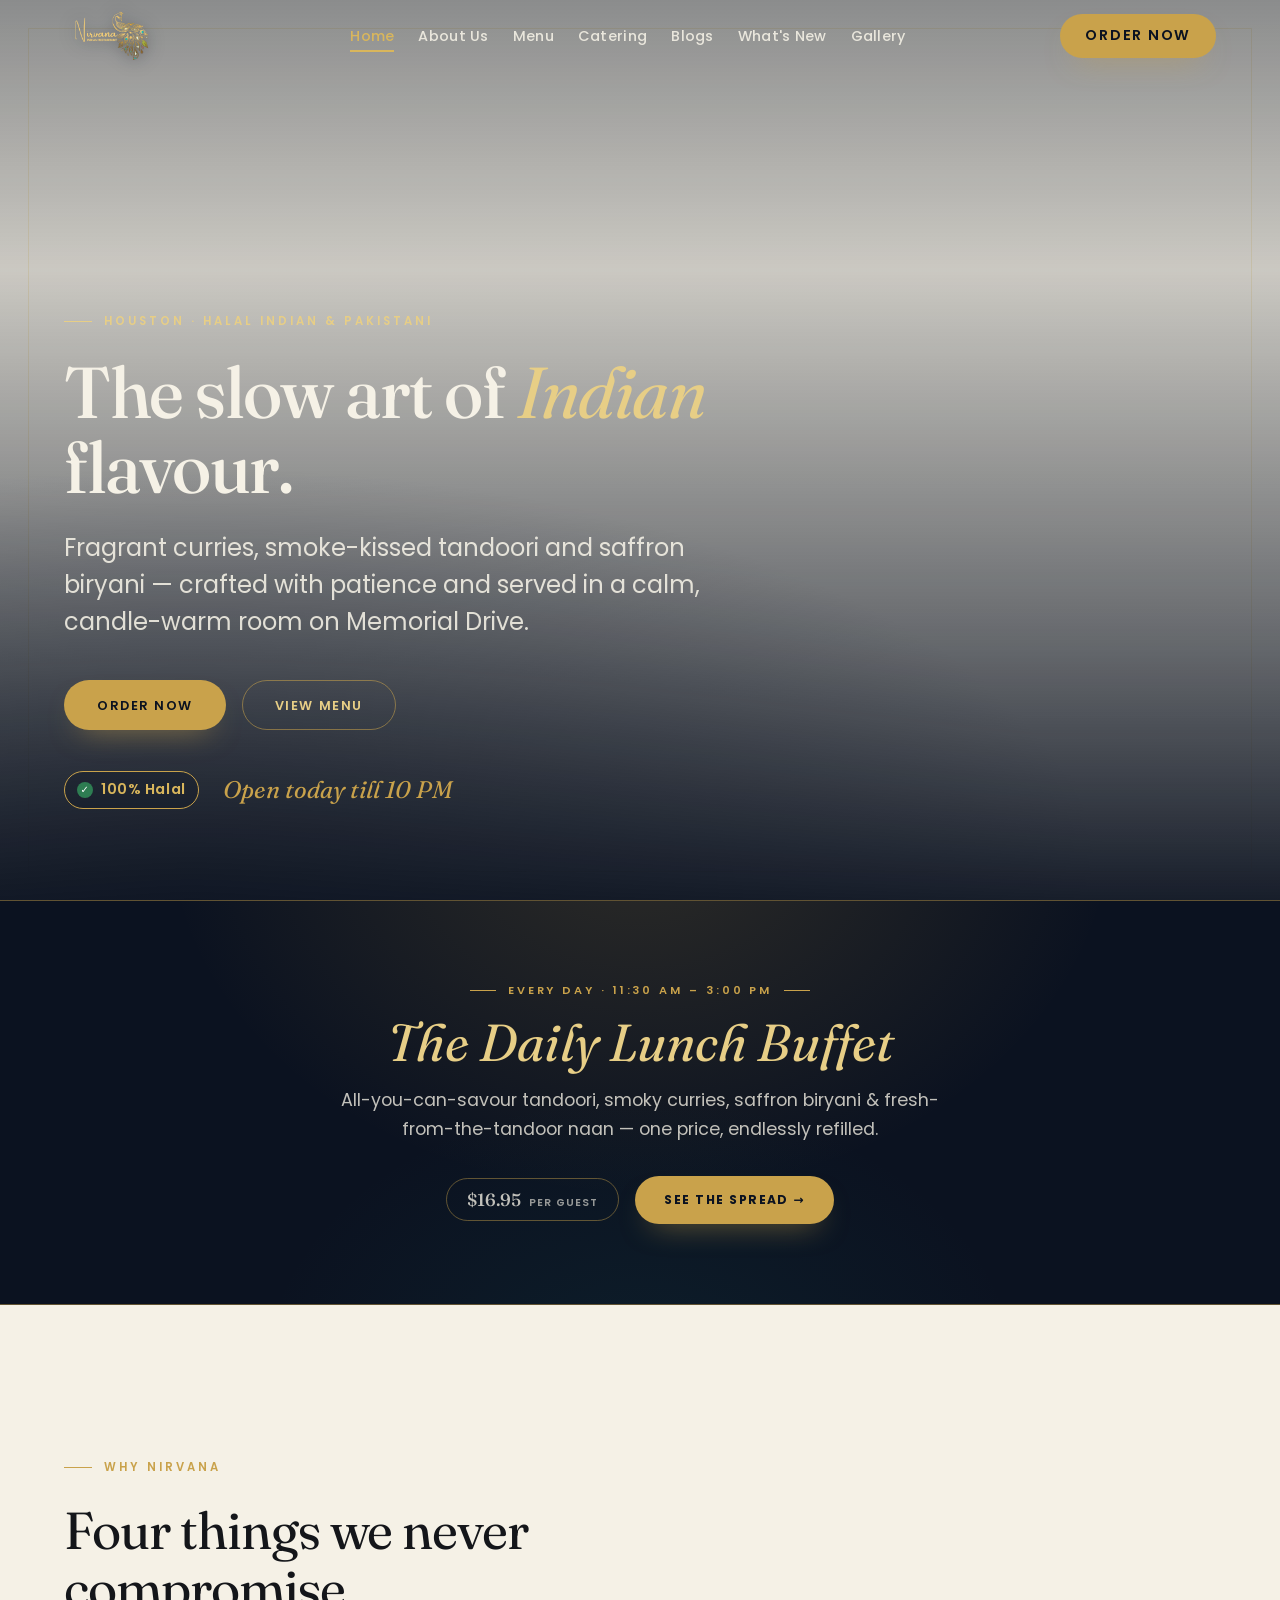
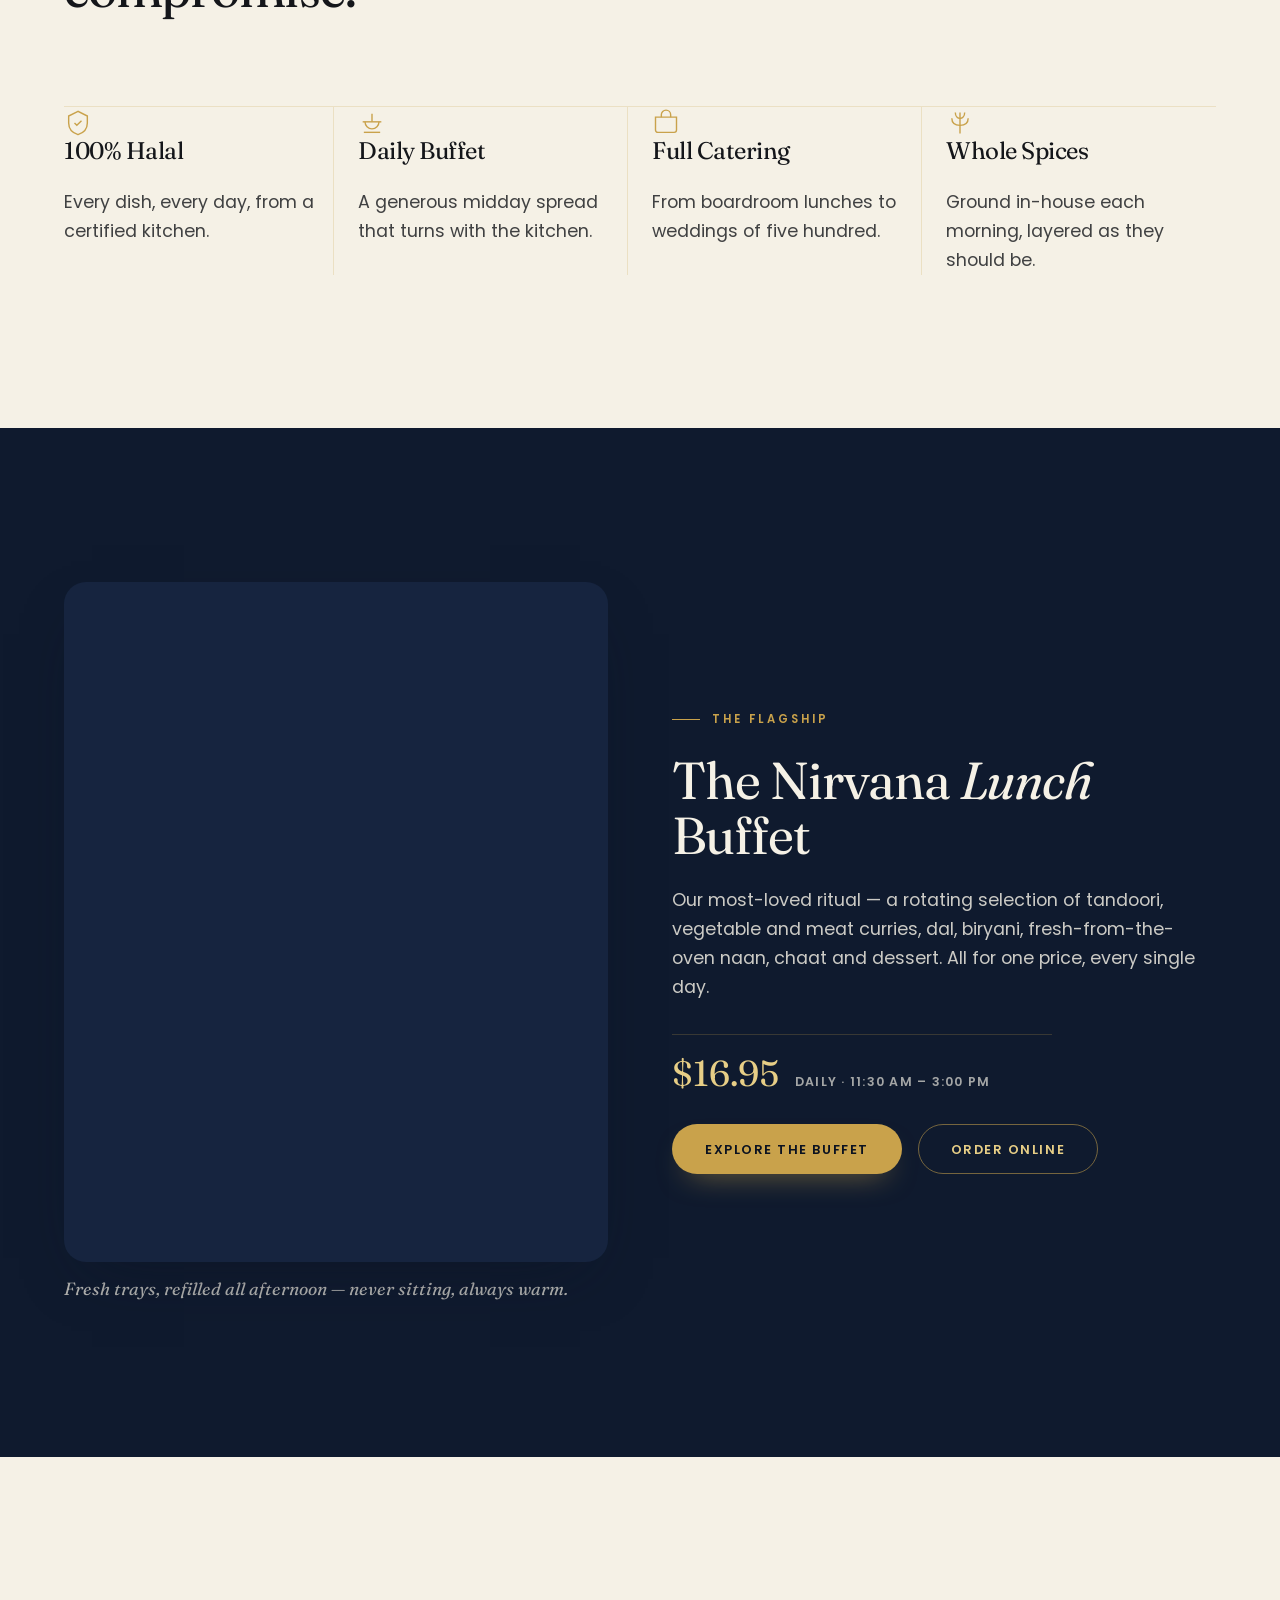
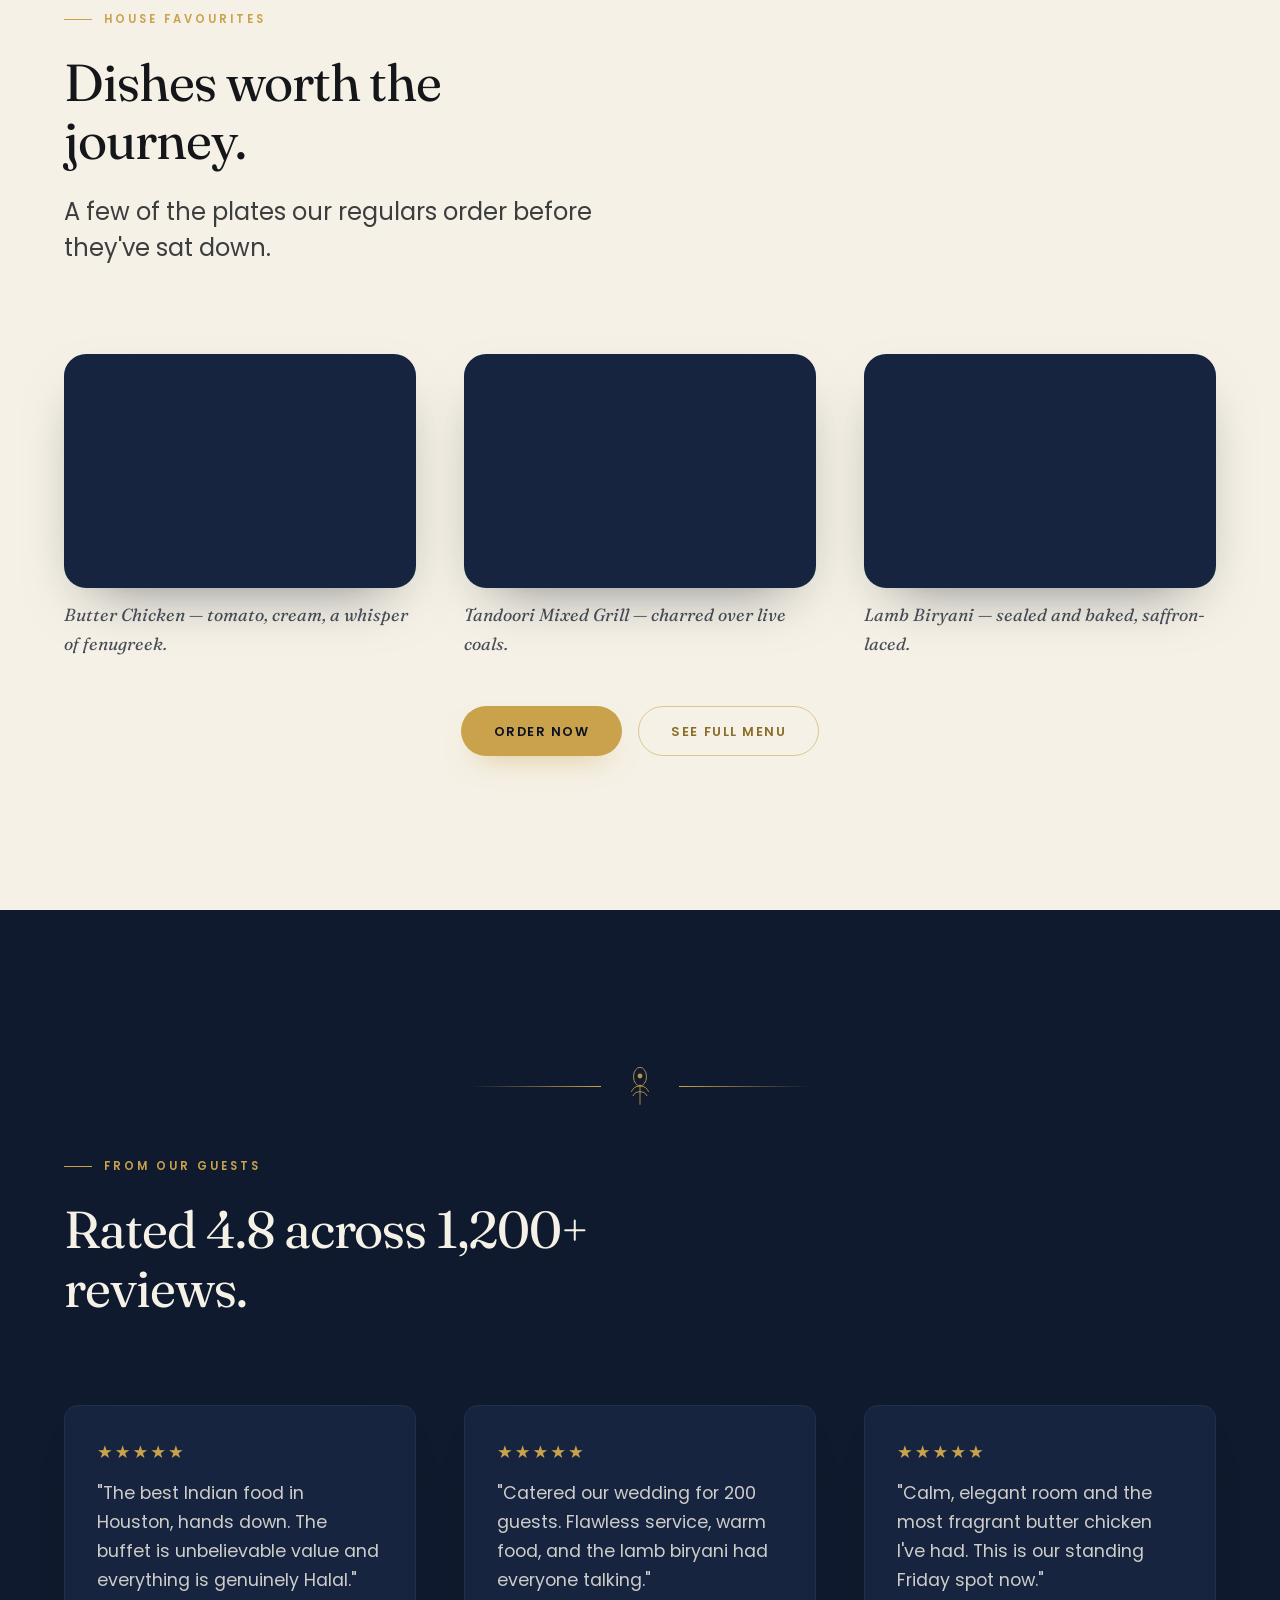
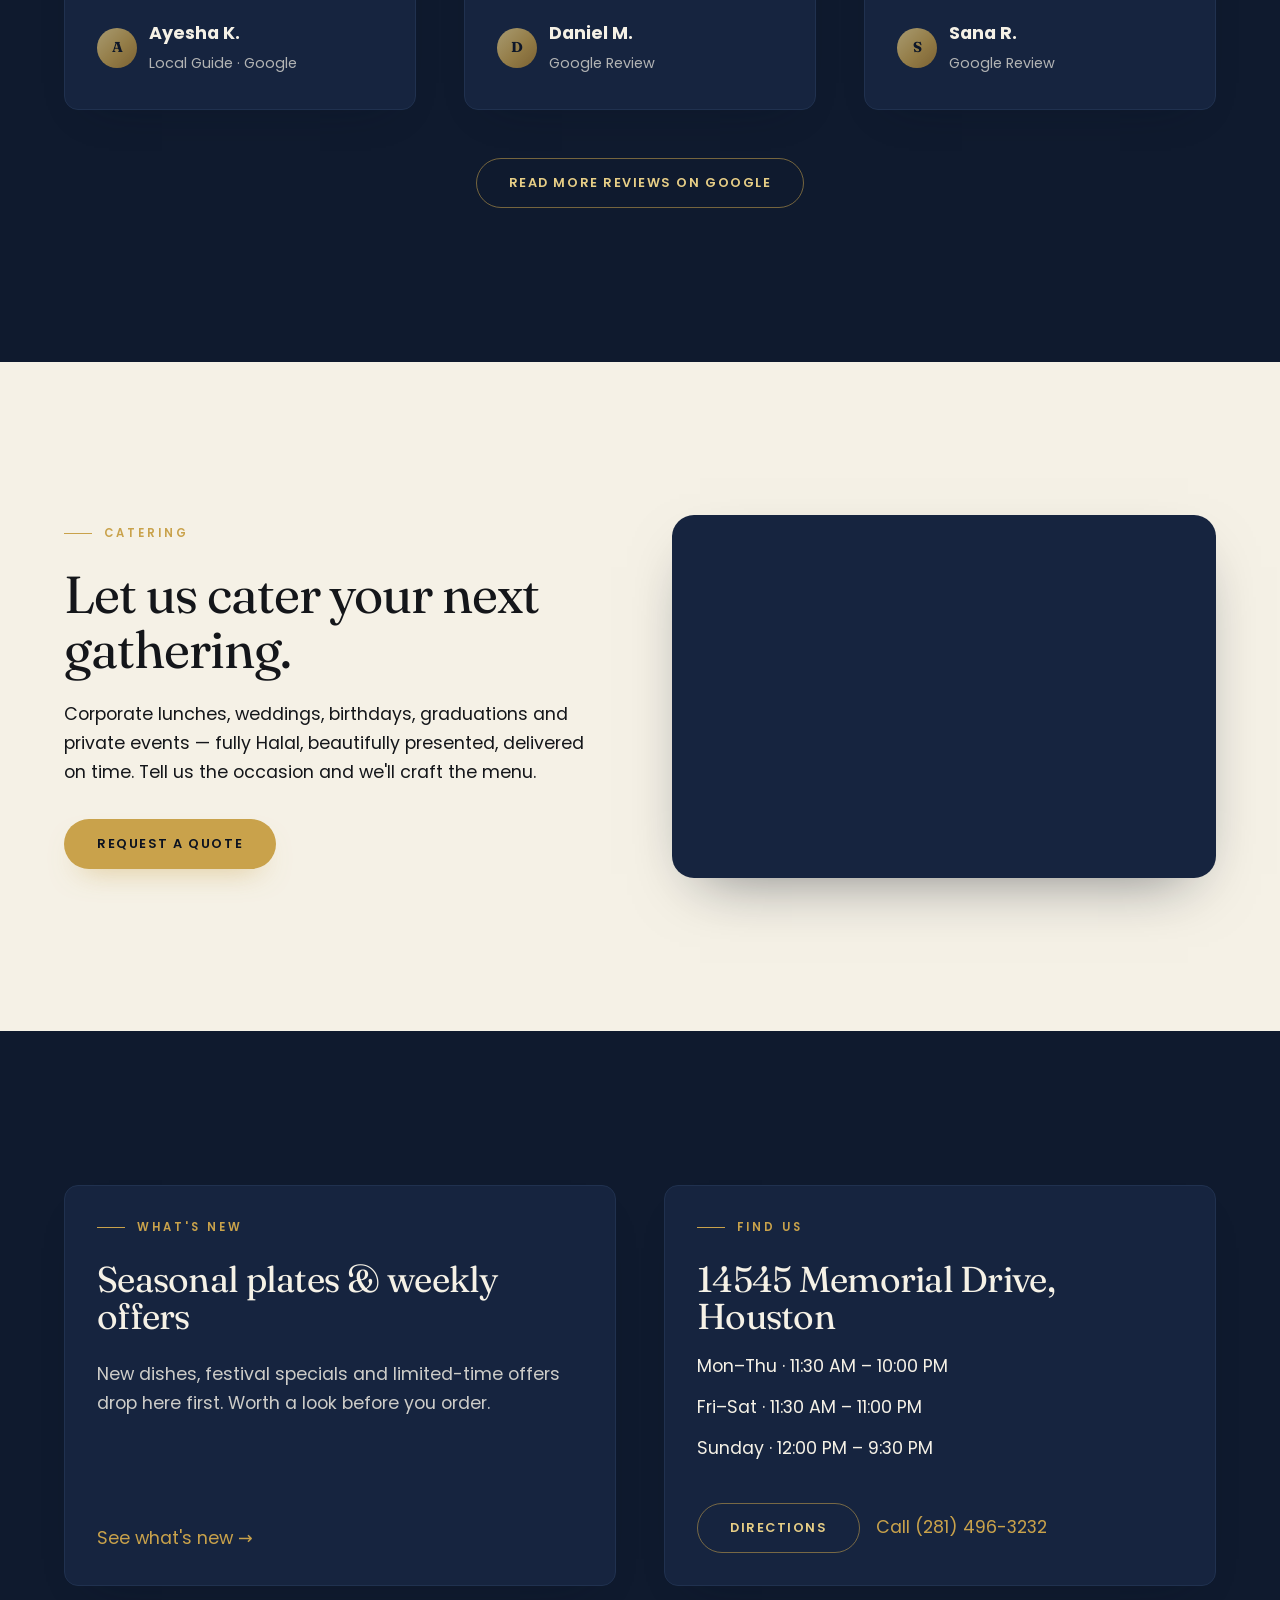
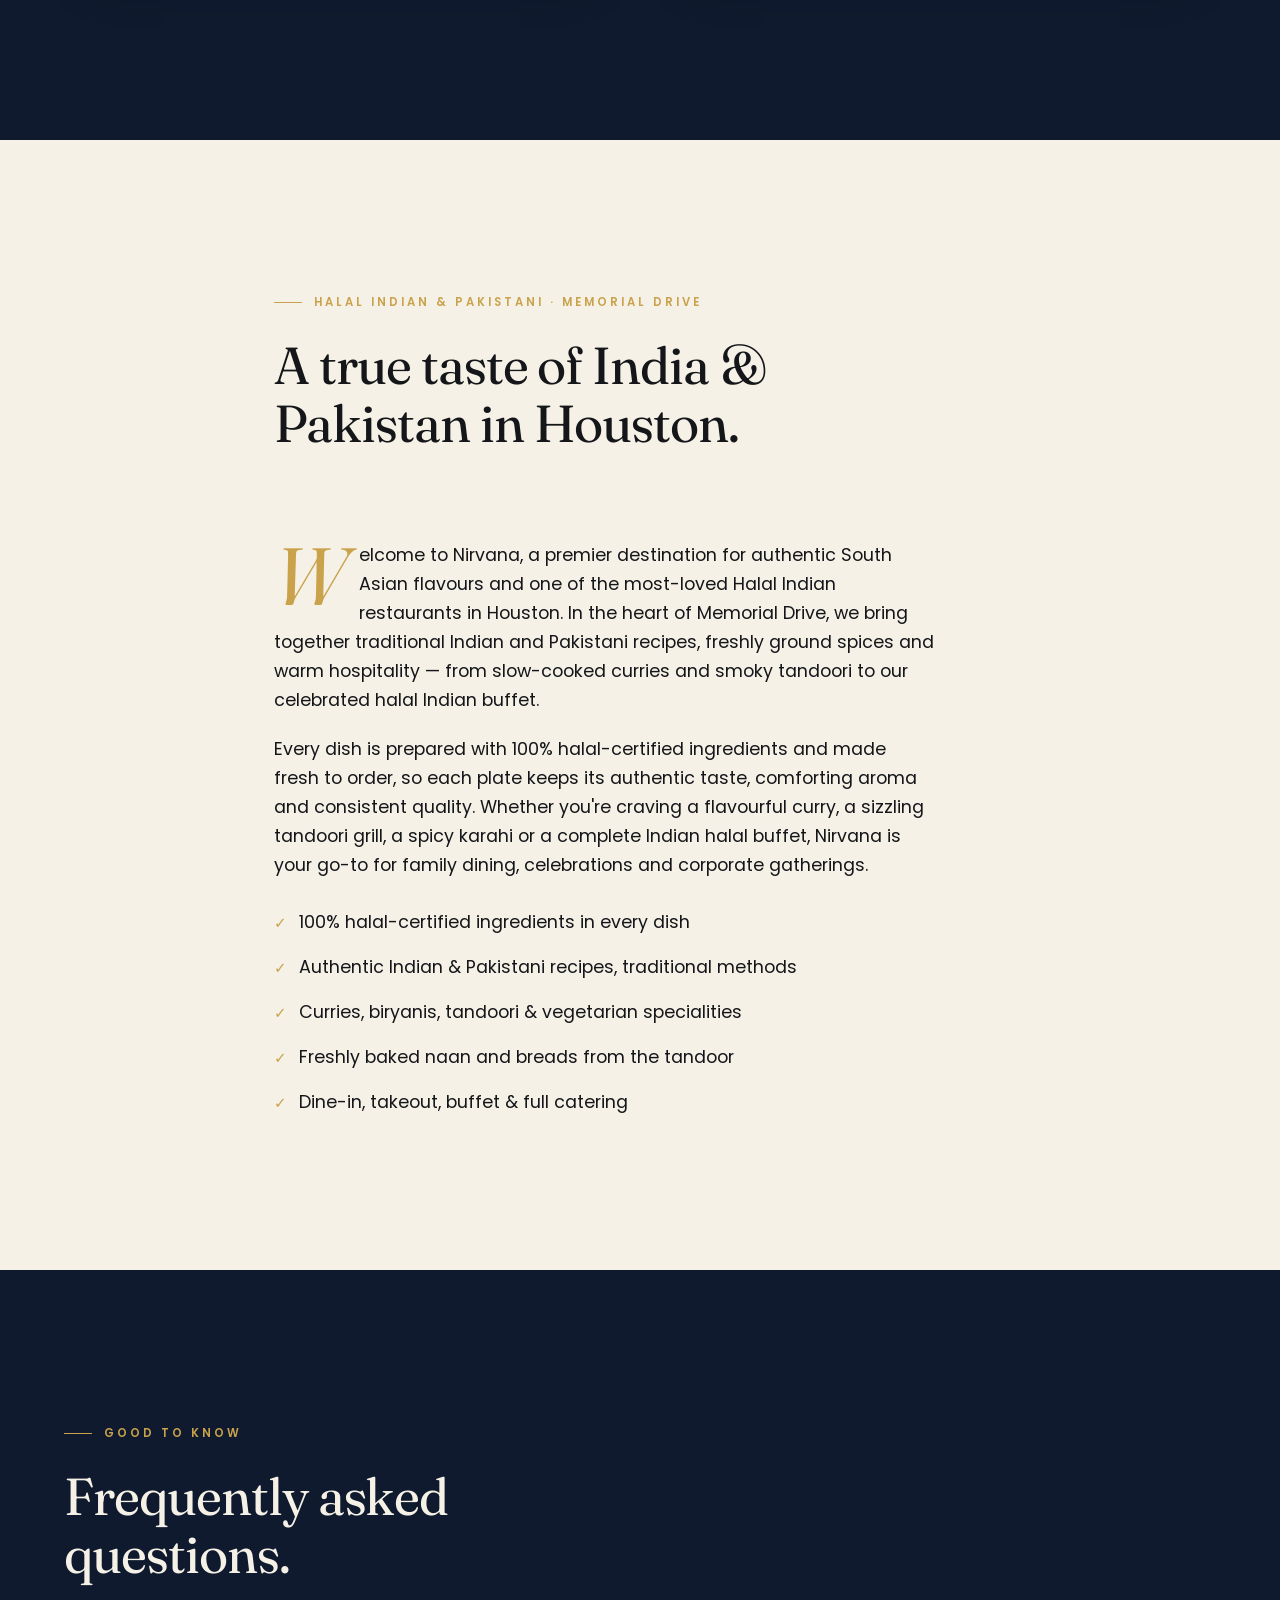
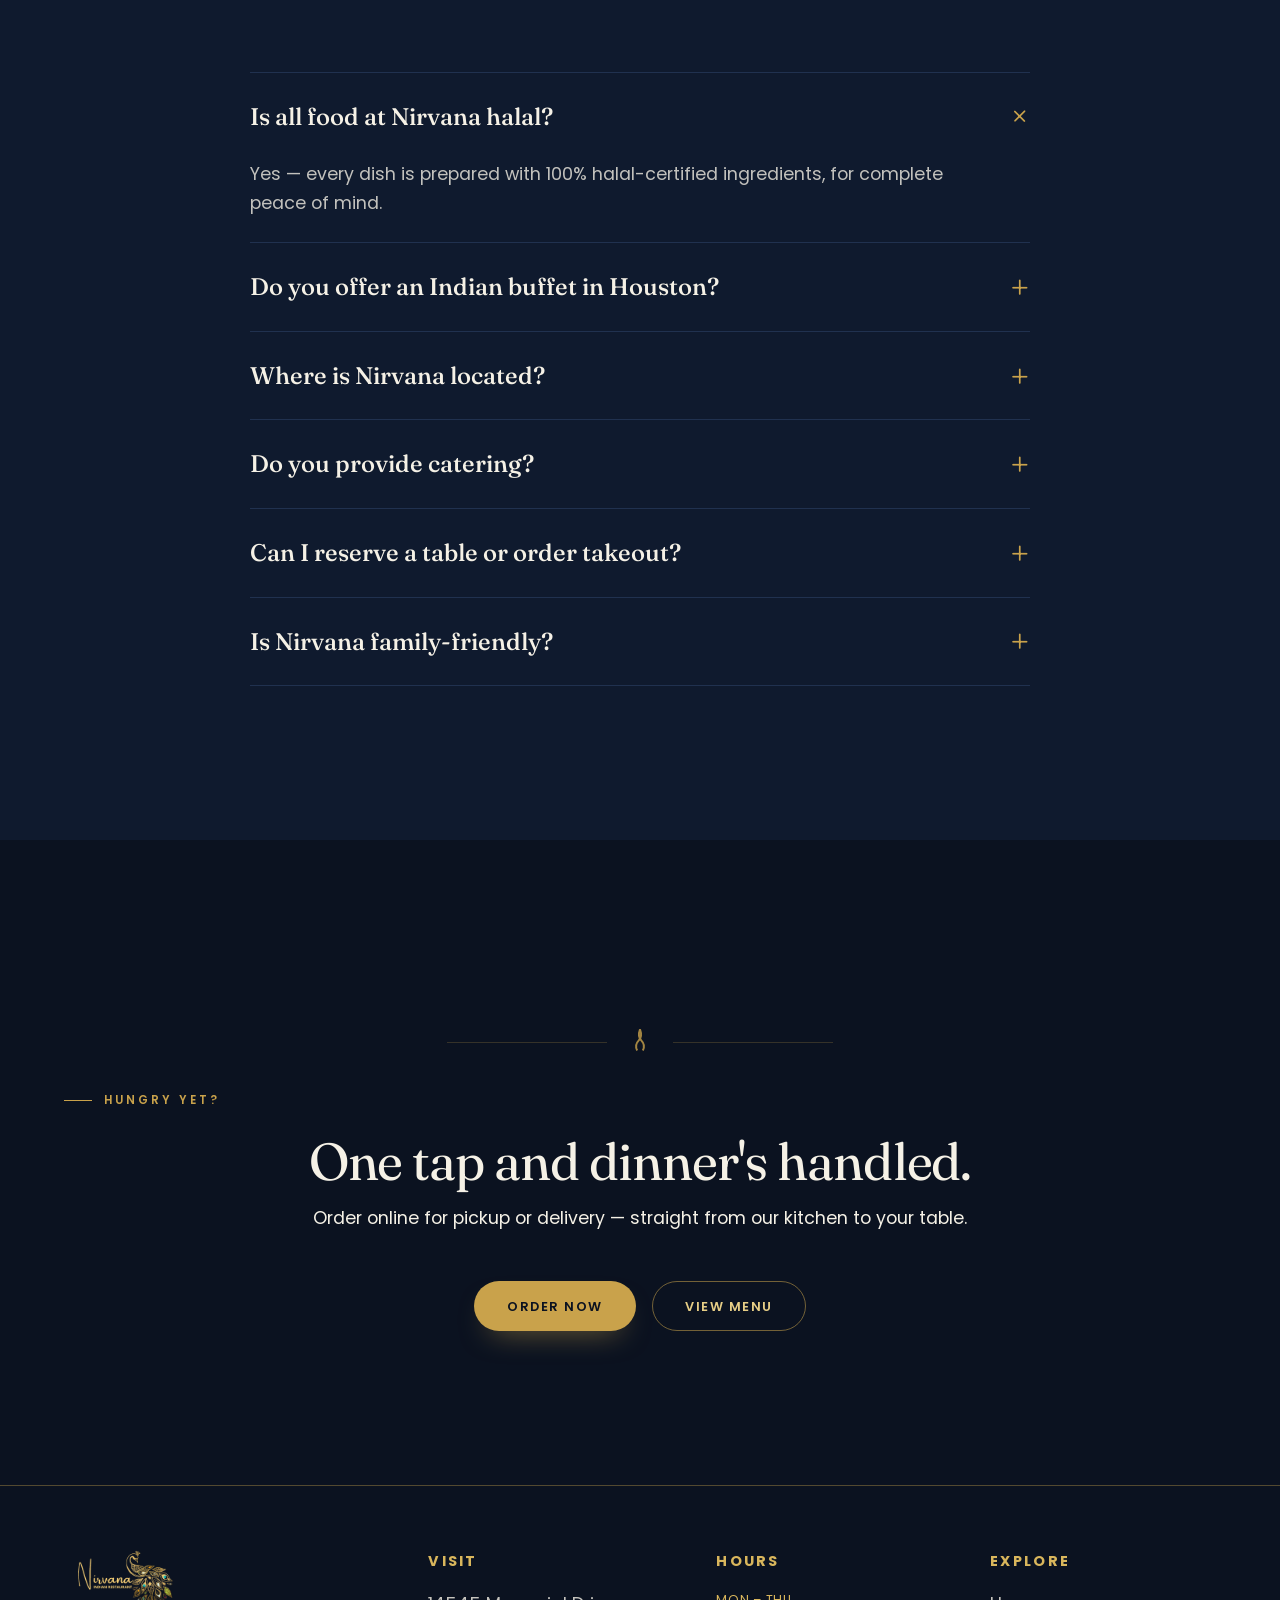
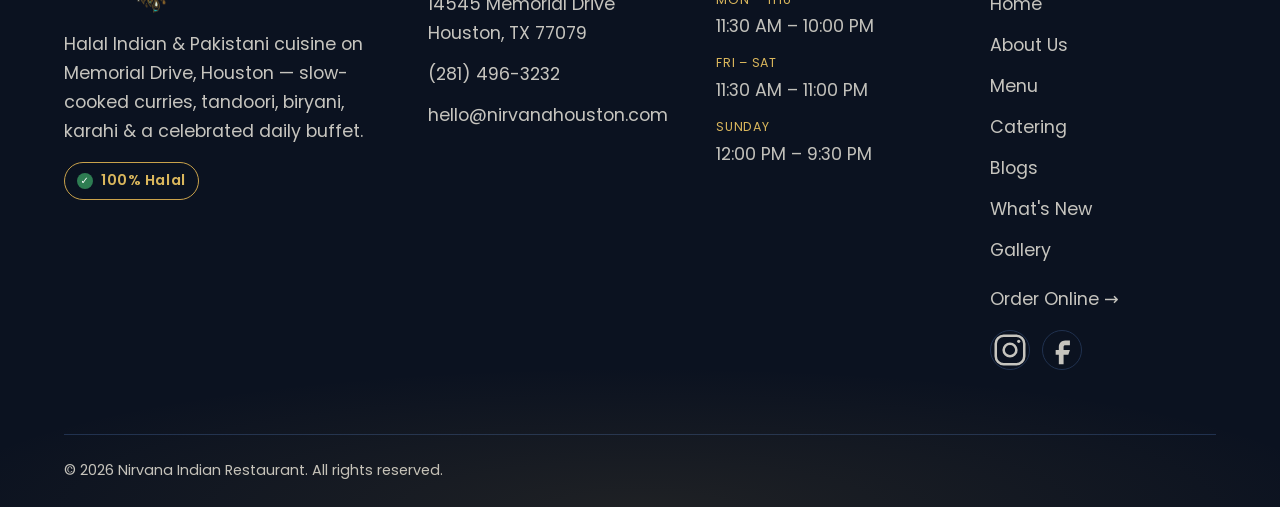
==== index.html @ 86d105e7 "web update" ====
<!DOCTYPE html>
<html lang="en">
<head>
  <meta charset="UTF-8" />
  <meta name="viewport" content="width=device-width, initial-scale=1" />
  <title>Nirvana — Halal Indian &amp; Pakistani Restaurant in Houston</title>
  <meta name="description" content="Nirvana is a premier Halal Indian &amp; Pakistani restaurant on Memorial Drive, Houston — slow-cooked curries, tandoori, biryani, karahi, a daily halal buffet, and full catering. 100% halal. Order online." />
  <link rel="canonical" href="https://nirvanahouston.com/" />
  <meta property="og:type" content="restaurant" />
  <meta property="og:title" content="Nirvana — Premium Halal Indian Restaurant in Houston" />
  <meta property="og:description" content="Slow-cooked curries, tandoori, biryani, a daily buffet & catering. 100% Halal." />
  <meta property="og:image" content="https://images.unsplash.com/photo-1585937421612-70a008356fbe?w=1200&q=80&auto=format" />
  <meta name="twitter:card" content="summary_large_image" />

  <link rel="icon" href="assets/nirvana-logo.png" type="image/png" />
  <link rel="preconnect" href="https://fonts.googleapis.com" />
  <link rel="preconnect" href="https://fonts.gstatic.com" crossorigin />
  <link rel="preconnect" href="https://images.unsplash.com" />
  <link href="https://fonts.googleapis.com/css2?family=Fraunces:ital,opsz,wght@0,9..144,300..600;1,9..144,300..500&family=Poppins:wght@400;500;600;700&display=swap" rel="stylesheet" />
  <link rel="stylesheet" href="css/styles.css" />
  <link rel="preload" as="image" href="https://images.unsplash.com/photo-1585937421612-70a008356fbe?w=1600&q=80&auto=format" />

  <script type="application/ld+json">
  {
    "@context": "https://schema.org",
    "@type": "Restaurant",
    "name": "Nirvana Indian Restaurant",
    "servesCuisine": ["Indian", "Pakistani", "Halal"],
    "priceRange": "$$",
    "image": "https://images.unsplash.com/photo-1585937421612-70a008356fbe?w=1200&q=80&auto=format",
    "telephone": "+1-281-496-3232",
    "url": "https://nirvanahouston.com/",
    "address": { "@type": "PostalAddress", "streetAddress": "14545 Memorial Drive", "addressLocality": "Houston", "addressRegion": "TX", "postalCode": "77079", "addressCountry": "US" },
    "geo": { "@type": "GeoCoordinates", "latitude": 29.7805, "longitude": -95.5910 },
    "openingHoursSpecification": [
      { "@type": "OpeningHoursSpecification", "dayOfWeek": ["Monday","Tuesday","Wednesday","Thursday"], "opens": "11:30", "closes": "22:00" },
      { "@type": "OpeningHoursSpecification", "dayOfWeek": ["Friday","Saturday"], "opens": "11:30", "closes": "23:00" },
      { "@type": "OpeningHoursSpecification", "dayOfWeek": "Sunday", "opens": "12:00", "closes": "21:30" }
    ],
    "aggregateRating": { "@type": "AggregateRating", "ratingValue": "4.8", "reviewCount": "1240" }
  }
  </script>
  <script type="application/ld+json">
  {
    "@context": "https://schema.org",
    "@type": "FAQPage",
    "mainEntity": [
      { "@type": "Question", "name": "Is all food at Nirvana halal?", "acceptedAnswer": { "@type": "Answer", "text": "Yes — every dish is prepared with 100% halal-certified ingredients." } },
      { "@type": "Question", "name": "Do you offer an Indian buffet in Houston?", "acceptedAnswer": { "@type": "Answer", "text": "Yes. Our daily halal Indian buffet runs 11:30 AM to 3:00 PM with curries, grilled items, vegetarian dishes, rice and desserts." } },
      { "@type": "Question", "name": "Where is Nirvana located?", "acceptedAnswer": { "@type": "Answer", "text": "14545 Memorial Drive, Houston, TX 77079." } },
      { "@type": "Question", "name": "Do you provide catering?", "acceptedAnswer": { "@type": "Answer", "text": "Yes — Indian and Pakistani halal catering for weddings, corporate events, office lunches and private parties." } },
      { "@type": "Question", "name": "Can I reserve a table or order takeout?", "acceptedAnswer": { "@type": "Answer", "text": "Call (281) 496-3232 to reserve, or order online for pickup and delivery." } },
      { "@type": "Question", "name": "Is Nirvana family-friendly?", "acceptedAnswer": { "@type": "Answer", "text": "Yes — comfortable seating, a warm atmosphere and friendly service for families, groups and celebrations." } }
    ]
  }
  </script>
</head>
<body data-page="index">
  <a class="skip-link" href="#main">Skip to content</a>

  <main id="main">
    <!-- HERO -->
    <section class="hero">
      <div class="hero-bg">
        <video class="hero-media" autoplay muted loop playsinline preload="auto"
               poster="https://images.unsplash.com/photo-1585937421612-70a008356fbe?w=1600&q=80&auto=format"
               aria-label="Slow-cooked dishes being prepared at Nirvana">
          <source src="assets/hero.mp4" type="video/mp4" />
        </video>
      </div>
      <div class="container">
        <div class="hero-inner">
          <span class="eyebrow">Houston · Halal Indian &amp; Pakistani</span>
          <h1>The slow art of <em>Indian</em> flavour.</h1>
          <p class="lede">Fragrant curries, smoke-kissed tandoori and saffron biryani — crafted with patience and served in a calm, candle-warm room on Memorial Drive.</p>
          <div class="btn-row">
            <a class="btn btn-primary" href="#" target="_blank" rel="noopener" data-order>Order Now</a>
            <a class="btn btn-outline" href="menu.html">View Menu</a>
          </div>
          <div class="hero-meta">
            <span class="halal-badge"><span class="check">&#10003;</span> 100% Halal</span>
            <span class="script">Open today till 10 PM</span>
          </div>
        </div>
      </div>
    </section>

    <!-- BUFFET RIBBON -->
    <div class="buffet-ribbon">
      <div class="container">
        <span class="ribbon-eyebrow">Every day · 11:30 AM – 3:00 PM</span>
        <strong>The Daily Lunch Buffet</strong>
        <span>All-you-can-savour tandoori, smoky curries, saffron biryani &amp; fresh-from-the-tandoor naan — one price, endlessly refilled.</span>
        <div class="ribbon-actions">
          <span class="ribbon-price">$16.95 <small>per guest</small></span>
          <a class="ribbon-cta" href="menu.html#buffet">See the spread &rarr;</a>
        </div>
      </div>
    </div>

    <!-- HIGHLIGHTS -->
    <section class="section surface-light">
      <div class="container">
        <div class="section-head reveal">
          <span class="eyebrow">Why Nirvana</span>
          <h2>Four things we never compromise.</h2>
        </div>
        <div class="feature-row reveal">
          <div class="feature">
            <div class="icon-disc"><svg viewBox="0 0 24 24" fill="none" stroke="currentColor"><path d="M12 2 4 6v6c0 5 3.4 8.5 8 10 4.6-1.5 8-5 8-10V6z"/><path d="m9 12 2 2 4-4"/></svg></div>
            <h3>100% Halal</h3>
            <p>Every dish, every day, from a certified kitchen.</p>
          </div>
          <div class="feature">
            <div class="icon-disc"><svg viewBox="0 0 24 24" fill="none" stroke="currentColor"><path d="M4 11h16"/><path d="M12 11V4"/><path d="M6 11a6 6 0 0 0 12 0"/><path d="M5 20h14"/></svg></div>
            <h3>Daily Buffet</h3>
            <p>A generous midday spread that turns with the kitchen.</p>
          </div>
          <div class="feature">
            <div class="icon-disc"><svg viewBox="0 0 24 24" fill="none" stroke="currentColor"><path d="M3 7h18v11a2 2 0 0 1-2 2H5a2 2 0 0 1-2-2z"/><path d="M8 7V5a4 4 0 0 1 8 0v2"/></svg></div>
            <h3>Full Catering</h3>
            <p>From boardroom lunches to weddings of five hundred.</p>
          </div>
          <div class="feature">
            <div class="icon-disc"><svg viewBox="0 0 24 24" fill="none" stroke="currentColor"><path d="M12 3v18"/><path d="M5 8c0 4 3 6 7 6s7-2 7-6"/><path d="M8 3c0 3 1.8 5 4 5s4-2 4-5"/></svg></div>
            <h3>Whole Spices</h3>
            <p>Ground in-house each morning, layered as they should be.</p>
          </div>
        </div>
      </div>
    </section>

    <!-- BUFFET FEATURE -->
    <section class="section surface-dark">
      <div class="container">
        <div class="split">
          <div class="split-media reveal">
            <figure class="media-frame">
              <img class="lazy-fade" src="https://images.unsplash.com/photo-1567188040759-fb8a883dc6d8?w=900&q=80&auto=format" alt="A spread of Indian buffet dishes at Nirvana" width="900" height="1125" loading="lazy" />
            </figure>
            <p class="caption" style="color:rgba(245,241,230,0.7)">Fresh trays, refilled all afternoon — never sitting, always warm.</p>
          </div>
          <div class="reveal">
            <span class="eyebrow">The Flagship</span>
            <h2>The Nirvana <em>Lunch</em> Buffet</h2>
            <p>Our most-loved ritual — a rotating selection of tandoori, vegetable and meat curries, dal, biryani, fresh-from-the-oven naan, chaat and dessert. All for one price, every single day.</p>
            <p class="price-line"><span class="price-amt">$16.95</span><span class="price-meta">Daily · 11:30 AM – 3:00 PM</span></p>
            <div class="btn-row">
              <a class="btn btn-primary" href="menu.html#buffet">Explore the Buffet</a>
              <a class="btn btn-outline" href="#" target="_blank" rel="noopener" data-order>Order Online</a>
            </div>
          </div>
        </div>
      </div>
    </section>

    <!-- SIGNATURE DISHES -->
    <section class="section surface-light">
      <div class="container">
        <div class="section-head reveal">
          <span class="eyebrow">House Favourites</span>
          <h2>Dishes worth the journey.</h2>
          <p>A few of the plates our regulars order before they've sat down.</p>
        </div>
        <div class="grid grid-3">
          <figure class="reveal">
            <div class="media-frame wide"><img class="lazy-fade" src="https://images.unsplash.com/photo-1588166524941-3bf61a9c41db?w=700&q=80&auto=format" alt="Butter chicken in a copper bowl" width="700" height="467" loading="lazy" /></div>
            <figcaption class="caption">Butter Chicken — tomato, cream, a whisper of fenugreek.</figcaption>
          </figure>
          <figure class="reveal">
            <div class="media-frame wide"><img class="lazy-fade" src="https://images.unsplash.com/photo-1631452180519-c014fe946bc7?w=700&q=80&auto=format" alt="Mixed tandoori grill platter" width="700" height="467" loading="lazy" /></div>
            <figcaption class="caption">Tandoori Mixed Grill — charred over live coals.</figcaption>
          </figure>
          <figure class="reveal">
            <div class="media-frame wide"><img class="lazy-fade" src="https://images.unsplash.com/photo-1563379091339-03b21ab4a4f8?w=700&q=80&auto=format" alt="Saffron lamb biryani" width="700" height="467" loading="lazy" /></div>
            <figcaption class="caption">Lamb Biryani — sealed and baked, saffron-laced.</figcaption>
          </figure>
        </div>
        <div class="btn-row center">
          <a class="btn btn-primary" href="#" target="_blank" rel="noopener" data-order>Order Now</a>
          <a class="btn btn-outline" href="menu.html">See Full Menu</a>
        </div>
      </div>
    </section>

    <!-- REVIEWS -->
    <section class="section surface-dark">
      <div class="container">
        <div class="ornament reveal" aria-hidden="true" style="margin-bottom:var(--space-12)">
          <svg viewBox="0 0 64 64" fill="none" stroke="currentColor" stroke-width="1.3"><path d="M32 58V30"/><ellipse cx="32" cy="19" rx="9" ry="13"/><circle cx="32" cy="18" r="3.4" fill="currentColor" stroke="none"/><path d="M32 32c-6 0-10 3-12 8M32 32c6 0 10 3 12 8"/><path d="M32 40c-5 0-8 2-10 6M32 40c5 0 8 2 10 6"/></svg>
        </div>
        <div class="section-head reveal">
          <span class="eyebrow">From our guests</span>
          <h2>Rated 4.8 across 1,200+ reviews.</h2>
        </div>
        <div class="grid grid-3">
          <div class="card-raised review-card reveal">
            <div class="stars">★★★★★</div>
            <p>"The best Indian food in Houston, hands down. The buffet is unbelievable value and everything is genuinely Halal."</p>
            <div class="who"><span class="avatar">A</span><div><b>Ayesha K.</b><span>Local Guide · Google</span></div></div>
          </div>
          <div class="card-raised review-card reveal">
            <div class="stars">★★★★★</div>
            <p>"Catered our wedding for 200 guests. Flawless service, warm food, and the lamb biryani had everyone talking."</p>
            <div class="who"><span class="avatar">D</span><div><b>Daniel M.</b><span>Google Review</span></div></div>
          </div>
          <div class="card-raised review-card reveal">
            <div class="stars">★★★★★</div>
            <p>"Calm, elegant room and the most fragrant butter chicken I've had. This is our standing Friday spot now."</p>
            <div class="who"><span class="avatar">S</span><div><b>Sana R.</b><span>Google Review</span></div></div>
          </div>
        </div>
        <div class="btn-row center reveal">
          <a class="btn btn-outline" href="https://maps.google.com/?q=Nirvana+14545+Memorial+Drive+Houston+TX+77079" target="_blank" rel="noopener">Read more reviews on Google</a>
        </div>
      </div>
    </section>

    <!-- CATERING TEASER -->
    <section class="section surface-light">
      <div class="container">
        <div class="split reverse">
          <div class="split-media reveal">
            <figure class="media-frame wide"><img class="lazy-fade" src="https://images.unsplash.com/photo-1555244162-803834f70033?w=900&q=80&auto=format" alt="An elegant catered Indian dinner table" width="900" height="600" loading="lazy" /></figure>
          </div>
          <div class="reveal">
            <span class="eyebrow">Catering</span>
            <h2>Let us cater your next gathering.</h2>
            <p>Corporate lunches, weddings, birthdays, graduations and private events — fully Halal, beautifully presented, delivered on time. Tell us the occasion and we'll craft the menu.</p>
            <div class="btn-row">
              <a class="btn btn-primary" href="catering.html">Request a Quote</a>
            </div>
          </div>
        </div>
      </div>
    </section>

    <!-- OFFERS TEASER + HOURS -->
    <section class="section surface-dark">
      <div class="container">
        <div class="grid grid-2">
          <div class="card-raised info-card reveal">
            <span class="eyebrow">What's New</span>
            <h3>Seasonal plates &amp; weekly offers</h3>
            <p>New dishes, festival specials and limited-time offers drop here first. Worth a look before you order.</p>
            <a class="btn-text" href="offers.html">See what's new &rarr;</a>
          </div>
          <div class="card-raised info-card reveal">
            <span class="eyebrow">Find us</span>
            <h3>14545 Memorial Drive, Houston</h3>
            <ul class="footer-links" style="margin:16px 0">
              <li>Mon–Thu · 11:30 AM – 10:00 PM</li>
              <li>Fri–Sat · 11:30 AM – 11:00 PM</li>
              <li>Sunday · 12:00 PM – 9:30 PM</li>
            </ul>
            <div class="btn-row">
              <a class="btn btn-outline" href="https://maps.google.com/?q=Nirvana+14545+Memorial+Drive+Houston+TX+77079" target="_blank" rel="noopener">Directions</a>
              <a class="btn-text" href="tel:+12814963232">Call (281) 496-3232</a>
            </div>
          </div>
        </div>
      </div>
    </section>

    <!-- SEO / WELCOME -->
    <section class="section surface-light">
      <div class="container" style="max-width:780px">
        <div class="section-head reveal">
          <span class="eyebrow">Halal Indian &amp; Pakistani · Memorial Drive</span>
          <h2>A true taste of India &amp; Pakistan in Houston.</h2>
        </div>
        <div class="prose reveal">
          <p class="dropcap">Welcome to Nirvana, a premier destination for authentic South Asian flavours and one of the most-loved Halal Indian restaurants in Houston. In the heart of Memorial Drive, we bring together traditional Indian and Pakistani recipes, freshly ground spices and warm hospitality — from slow-cooked curries and smoky tandoori to our celebrated halal Indian buffet.</p>
          <p>Every dish is prepared with 100% halal-certified ingredients and made fresh to order, so each plate keeps its authentic taste, comforting aroma and consistent quality. Whether you're craving a flavourful curry, a sizzling tandoori grill, a spicy karahi or a complete Indian halal buffet, Nirvana is your go-to for family dining, celebrations and corporate gatherings.</p>
          <ul class="lede-list" style="margin-top:28px">
            <li><span class="tick">&#10003;</span> 100% halal-certified ingredients in every dish</li>
            <li><span class="tick">&#10003;</span> Authentic Indian &amp; Pakistani recipes, traditional methods</li>
            <li><span class="tick">&#10003;</span> Curries, biryanis, tandoori &amp; vegetarian specialities</li>
            <li><span class="tick">&#10003;</span> Freshly baked naan and breads from the tandoor</li>
            <li><span class="tick">&#10003;</span> Dine-in, takeout, buffet &amp; full catering</li>
          </ul>
        </div>
      </div>
    </section>

    <!-- FAQ -->
    <section class="section surface-dark">
      <div class="container">
        <div class="section-head reveal">
          <span class="eyebrow">Good to know</span>
          <h2>Frequently asked questions.</h2>
        </div>
        <div class="faq reveal">
          <details open>
            <summary>Is all food at Nirvana halal?</summary>
            <p>Yes — every dish is prepared with 100% halal-certified ingredients, for complete peace of mind.</p>
          </details>
          <details>
            <summary>Do you offer an Indian buffet in Houston?</summary>
            <p>Yes. Our daily halal Indian buffet features a rotating selection of curries, grilled items, vegetarian dishes, rice and desserts — 11:30&nbsp;AM to 3:00&nbsp;PM, every day.</p>
          </details>
          <details>
            <summary>Where is Nirvana located?</summary>
            <p>We're at 14545 Memorial Drive, Houston, TX 77079 — easy to reach for dine-in, takeout and catering pickup.</p>
          </details>
          <details>
            <summary>Do you provide catering?</summary>
            <p>Yes — we cater Indian &amp; Pakistani halal food for weddings, corporate events, office lunches and private parties. <a class="text-gold" href="catering.html">Request a quote &rarr;</a></p>
          </details>
          <details>
            <summary>Can I reserve a table or order takeout?</summary>
            <p>Absolutely. Call us at <a class="text-gold" href="tel:+12814963232">(281) 496-3232</a> to reserve, or order online for pickup and delivery.</p>
          </details>
          <details>
            <summary>Is Nirvana family-friendly?</summary>
            <p>Yes — comfortable seating, a warm atmosphere and friendly service make it ideal for families, groups and celebrations.</p>
          </details>
        </div>
      </div>
    </section>

    <!-- CLOSING CTA -->
    <section class="section surface-deep">
      <div class="container" style="text-align:center">
        <div class="divider"><span class="text-gold"><svg viewBox="0 0 24 24" fill="none" stroke="currentColor" stroke-width="1.4"><path d="M12 3c-1.5 4-1 6 1 8s2.5 4 1 7"/><path d="M12 3c1.5 4 1 6-1 8s-2.5 4-1 7"/></svg></span></div>
        <div class="reveal">
          <span class="eyebrow">Hungry yet?</span>
          <h2>One tap and dinner's handled.</h2>
          <p style="margin:16px auto 32px">Order online for pickup or delivery — straight from our kitchen to your table.</p>
          <div class="btn-row center">
            <a class="btn btn-primary" href="#" target="_blank" rel="noopener" data-order>Order Now</a>
            <a class="btn btn-outline" href="menu.html">View Menu</a>
          </div>
        </div>
      </div>
    </section>
  </main>

  <script src="js/config.js"></script>
  <script src="js/main.js" defer></script>
</body>
</html>
---- css/styles.css ----
/* =============================================================
   Nirvana — Design System
   Navy + Gold · editorial · mobile-first · minimal motion

   FONTS — only two:
   • Headings: Fraunces  (high-contrast editorial serif)
   • Body/UI:  Poppins   (clean geometric sans)
   Both load via Google Fonts in each page <head>.
   ============================================================= */

:root {
  /* Core navy */
  --navy-900: #0B1220;
  --navy-800: #0F1A2E;
  --navy-700: #16243F;
  --navy-600: #20314F;

  /* Gold */
  --gold-500: #C9A24B;
  --gold-400: #D9B65C;
  --gold-300: #E7CE86;
  --gold-gradient: linear-gradient(135deg, #E7CE86 0%, #C9A24B 55%, #A67C2E 100%);

  /* Peacock teal */
  --teal-500: #1F8A8A;
  --teal-300: #57B6B0;

  /* Light / editorial surfaces */
  --cream-50:  #F5F1E6;
  --cream-100: #EDE7D8;
  --ink-900:   #14161A;
  --ink-600:   #4A4F58;
  --line:      rgba(201,162,75,0.22);

  /* Status */
  --halal-green: #2E7D52;
  --error: #C0492F;

  /* Type */
  --font-display: "Fraunces", Georgia, "Times New Roman", serif;
  --font-body: "Poppins", system-ui, -apple-system, "Segoe UI", Roboto, sans-serif;

  --step--1: clamp(0.83rem, 0.78rem + 0.2vw, 0.9rem);
  --step-0:  clamp(1rem, 0.95rem + 0.25vw, 1.1rem);
  --step-1:  clamp(1.25rem, 1.1rem + 0.6vw, 1.5rem);
  --step-2:  clamp(1.6rem, 1.3rem + 1.2vw, 2.25rem);
  --step-3:  clamp(2rem, 1.5rem + 2.5vw, 3.25rem);
  --step-4:  clamp(2.6rem, 1.8rem + 4vw, 4.5rem);

  /* Spacing / radius / shadow */
  --space-1: 4px; --space-2: 8px; --space-3: 12px; --space-4: 16px;
  --space-6: 24px; --space-8: 32px; --space-12: 48px; --space-16: 64px;
  --space-24: 96px;
  --radius-sm: 8px; --radius-md: 14px; --radius-lg: 22px; --radius-pill: 999px;
  --shadow-soft: 0 24px 60px -28px rgba(11,18,32,0.55);
  --shadow-card: 0 18px 44px -30px rgba(11,18,32,0.40);
  --container: 1200px;
  --measure: 78rem;

  --header-h: 72px;
}

/* ---------- Reset ---------- */
*, *::before, *::after { box-sizing: border-box; }
* { margin: 0; }
html { -webkit-text-size-adjust: 100%; scroll-behavior: smooth; }
@media (prefers-reduced-motion: reduce) { html { scroll-behavior: auto; } }

body {
  font-family: var(--font-body);
  font-size: var(--step-0);
  line-height: 1.65;
  color: var(--ink-900);
  background: var(--cream-50);
  -webkit-font-smoothing: antialiased;
  text-rendering: optimizeLegibility;
  overflow-x: hidden;
}

img, picture, svg { display: block; max-width: 100%; }
img { height: auto; }
a { color: inherit; text-decoration: none; }
button { font: inherit; cursor: pointer; }
ul[role="list"] { list-style: none; padding: 0; }

:focus-visible {
  outline: 3px solid var(--gold-400);
  outline-offset: 3px;
  border-radius: 4px;
}

/* ---------- Typography ---------- */
h1, h2, h3 {
  font-family: var(--font-display); font-weight: 400;
  font-optical-sizing: auto; line-height: 1.04; letter-spacing: -0.02em;
}
h1 { font-size: var(--step-4); font-weight: 350; }
h2 { font-size: var(--step-3); }
h3 { font-size: var(--step-2); }
h1 em, h2 em, h3 em { font-style: italic; font-weight: 400; }
p { max-width: 60ch; }

/* Vertical rhythm — headings breathe from following text; paragraphs from each other */
:where(h1, h2, h3) + p { margin-top: var(--space-6); }
p + p { margin-top: var(--space-5, 20px); }
:where(h1, h2, h3) + .price-line { margin-top: var(--space-6); }

/* Drop cap — editorial signature for lead paragraphs */
.dropcap::first-letter {
  font-family: var(--font-display); font-weight: 400; font-style: italic;
  float: left; font-size: 4.6em; line-height: 0.74; padding: 6px 14px 0 0;
  color: var(--gold-500);
}

.eyebrow {
  font-family: var(--font-body);
  font-size: 0.72rem;
  font-weight: 600;
  letter-spacing: 0.26em;
  text-transform: uppercase;
  color: var(--gold-500);
  display: flex;
  align-items: center;
  gap: var(--space-3);
  margin-bottom: var(--space-6);
}
.eyebrow::before {
  content: "";
  width: 28px; height: 1px; flex: none;
  background: var(--gold-500);
}
.section-head.center .eyebrow { justify-content: center; }
.script {
  font-family: var(--font-display);
  font-style: italic;
  font-size: var(--step-1);
  color: var(--gold-500);
}
.caption {
  font-family: var(--font-display);
  font-style: italic;
  font-size: var(--step-0);
  color: var(--ink-600);
  margin-top: var(--space-3);
}
.text-gold { color: var(--gold-500); }

.price-line { display: flex; align-items: baseline; flex-wrap: wrap; gap: var(--space-3) var(--space-4); margin-top: var(--space-8); padding-top: var(--space-5, 20px); border-top: 1px solid var(--line); max-width: 380px; }
.price-amt { font-family: var(--font-display); font-weight: 400; font-size: var(--step-2); color: var(--gold-300); line-height: 1; }
.price-meta { font-family: var(--font-body); font-size: 0.78rem; font-weight: 600; letter-spacing: 0.1em; text-transform: uppercase; color: var(--ink-600); }
.surface-dark .price-meta, .surface-deep .price-meta { color: rgba(245,241,230,0.65); }

/* ---------- Layout ---------- */
.container { width: 100%; max-width: var(--container); margin-inline: auto; padding-inline: var(--space-6); }
.section { padding-block: var(--space-24); }
@media (min-width: 768px) { .section { padding-block: clamp(96px, 12vw, 160px); } }

.section-head { max-width: 50ch; margin-bottom: clamp(56px, 7vw, 88px); }
.section-head.center { margin-inline: auto; text-align: center; }
.section-head h2 { font-size: var(--step-3); line-height: 1.12; }
.section-head p { color: inherit; opacity: 0.82; margin-top: var(--space-6); font-size: var(--step-1); line-height: 1.5; }

/* Surface modes */
.surface-dark { background: var(--navy-800); color: var(--cream-50); }
.surface-dark .section-head p,
.surface-dark p { color: rgba(245,241,230,0.82); }
.surface-deep { background: var(--navy-900); color: var(--cream-50); }
.surface-light { background: var(--cream-50); color: var(--ink-900); }
.surface-cream { background: var(--cream-100); color: var(--ink-900); }

/* ---------- Buttons ---------- */
.btn {
  display: inline-flex; align-items: center; justify-content: center; gap: var(--space-2);
  min-height: 50px; padding: 0 var(--space-8);
  border-radius: var(--radius-pill);
  font-family: var(--font-body);
  font-weight: 600; font-size: 0.8rem;
  letter-spacing: 0.12em; text-transform: uppercase;
  border: 1px solid transparent;
  transition: transform .25s cubic-bezier(.2,.7,.3,1), box-shadow .25s ease, background .25s ease, color .25s ease, border-color .25s ease;
  text-align: center;
}
.btn:hover { transform: translateY(-2px); }
.btn:active { transform: translateY(0); }

.btn-primary { background: var(--gold-500); color: var(--navy-900); box-shadow: 0 14px 30px -16px rgba(201,162,75,0.7); }
.btn-primary:hover { background: var(--gold-400); color: var(--navy-900); box-shadow: 0 18px 36px -16px rgba(201,162,75,0.8); }

.btn-outline { border-color: rgba(201,162,75,0.55); color: var(--gold-300); background: transparent; }
.surface-light .btn-outline { color: #8a6d28; border-color: rgba(201,162,75,0.55); }
.btn-outline:hover { background: transparent; border-color: var(--gold-400); color: var(--gold-400); }
.surface-light .btn-outline:hover { color: #6f5620; border-color: var(--gold-500); }

.btn-text { min-height: auto; padding: 0; color: var(--gold-500); position: relative; }
.btn-text::after { content: ""; position: absolute; left: 0; bottom: -3px; width: 0; height: 2px; background: var(--gold-400); transition: width .2s ease; }
.btn-text:hover::after { width: 100%; }
.btn-text:hover { transform: none; }

.btn-row { display: flex; flex-wrap: wrap; align-items: center; gap: var(--space-4); margin-top: var(--space-8); }
.btn-row.center { justify-content: center; margin-top: var(--space-12); }

/* Info cards that should bottom-align their CTA so paired cards line up */
.info-card { display: flex; flex-direction: column; }
.info-card > .btn-text:last-child,
.info-card > .btn-row:last-child { margin-top: auto; padding-top: var(--space-6); }
.btn-block { width: 100%; }

/* ---------- Header / Nav ---------- */
.site-header {
  position: fixed; inset: 0 0 auto 0; z-index: 100;
  height: var(--header-h);
  display: flex; align-items: center;
  transition: background .3s ease, box-shadow .3s ease, border-color .3s ease;
  border-bottom: 1px solid transparent;
}
.site-header.solid {
  background: rgba(11,18,32,0.92);
  backdrop-filter: blur(10px);
  border-bottom-color: var(--navy-600);
}
.site-header .container { display: flex; align-items: center; justify-content: space-between; gap: var(--space-4); }

.brand { display: flex; align-items: center; color: var(--cream-50); }
.brand-logo { height: 50px; width: auto; display: block; }
.site-header .brand-logo { filter: drop-shadow(0 2px 8px rgba(11,18,32,0.55)); }
.site-header.solid .brand-logo { filter: none; }
@media (max-width: 560px) { .brand-logo { height: 42px; } }
.nav-drawer-top .brand-logo { height: 56px; }
.site-footer .brand-logo { height: 64px; }

.nav-desktop { display: none; }
.nav-desktop ul { display: flex; gap: var(--space-6); align-items: center; list-style: none; }
.nav-desktop a { color: rgba(245,241,230,0.88); font-size: var(--step--1); font-weight: 500; letter-spacing: 0.02em; position: relative; padding-block: 6px; }
.nav-desktop a::after { content:""; position:absolute; left:0; bottom:0; width:0; height:2px; background: var(--gold-400); transition: width .2s ease; }
.nav-desktop a:hover::after, .nav-desktop a[aria-current="page"]::after { width: 100%; }
.nav-desktop a[aria-current="page"] { color: var(--gold-400); }

.header-actions { display: flex; align-items: center; gap: var(--space-3); }
.header-actions .btn { min-height: 44px; padding-inline: var(--space-6); font-size: var(--step--1); }

.nav-toggle {
  display: inline-flex; flex-direction: column; justify-content: center; gap: 5px;
  width: 44px; height: 44px; background: transparent; border: 0; padding: 10px;
}
.nav-toggle span { display: block; height: 2px; background: var(--gold-400); border-radius: 2px; transition: transform .25s ease, opacity .2s ease; }

@media (min-width: 980px) {
  .nav-desktop { display: block; }
  .nav-toggle { display: none; }
}

/* Mobile drawer — clean, modern, sans */
.nav-drawer {
  position: fixed; inset: 0; z-index: 200;
  background: linear-gradient(165deg, #0C1424 0%, #0F1A2E 55%, #0B1220 100%);
  display: flex; flex-direction: column;
  padding: clamp(18px, 5vw, 26px);
  padding-top: max(clamp(18px,5vw,26px), env(safe-area-inset-top));
  transform: translateX(100%);
  transition: transform .34s cubic-bezier(.4,0,.2,1);
  visibility: hidden;
  overflow-y: auto;
}
.nav-drawer.open { transform: translateX(0); visibility: visible; }
.nav-drawer-top { display: flex; justify-content: space-between; align-items: center; padding-bottom: var(--space-5, 20px); margin-bottom: var(--space-6); border-bottom: 1px solid rgba(201,162,75,0.16); }
.nav-drawer-close { width: 44px; height: 44px; background: transparent; border: 1px solid var(--navy-600); border-radius: 50%; color: var(--gold-300); font-size: 1.6rem; line-height: 1; display: grid; place-items: center; transition: border-color .2s ease, color .2s ease; }
.nav-drawer-close:hover { border-color: var(--gold-500); color: var(--gold-400); }

.nav-drawer-label { font-family: var(--font-body); font-size: 0.66rem; font-weight: 600; letter-spacing: 0.28em; text-transform: uppercase; color: var(--gold-500); opacity: 0.8; margin-bottom: var(--space-2); }

.nav-drawer nav { flex: 1 0 auto; }
.nav-drawer ul { list-style: none; margin: 0; padding: 0; display: flex; flex-direction: column; }
.nav-drawer nav a {
  display: flex; align-items: center; justify-content: space-between;
  font-family: var(--font-body); font-size: 1.25rem; font-weight: 500; letter-spacing: -0.01em;
  color: rgba(245,241,230,0.92);
  padding: var(--space-4) 2px;
  border-bottom: 1px solid rgba(201,162,75,0.10);
  transition: color .2s ease, padding-left .2s ease;
}
.nav-drawer nav a::after { content: "\203A"; font-size: 1.35rem; color: var(--gold-500); opacity: 0.45; transition: transform .2s ease, opacity .2s ease; }
.nav-drawer nav a:hover { color: #fff; padding-left: 8px; }
.nav-drawer nav a:hover::after { opacity: 0.9; transform: translateX(3px); }
.nav-drawer nav a[aria-current="page"] { color: var(--gold-300); }
.nav-drawer nav a[aria-current="page"]::after { opacity: 1; }

.nav-drawer .drawer-cta { margin-top: var(--space-8); font-family: var(--font-body); }
.drawer-contact { margin-top: var(--space-6); display: flex; flex-direction: column; gap: var(--space-3); }
.drawer-contact a { display: inline-flex; align-items: center; gap: var(--space-2); color: rgba(245,241,230,0.8); font-size: 0.95rem; }
.drawer-contact a svg { width: 16px; height: 16px; color: var(--gold-400); }
.drawer-contact .dc-meta { display: flex; align-items: center; gap: var(--space-3); font-size: 0.8rem; color: rgba(245,241,230,0.55); }
body.nav-open { overflow: hidden; }

/* ---------- Halal badge ---------- */
.halal-badge {
  display: inline-flex; align-items: center; gap: var(--space-2);
  padding: 6px var(--space-3);
  border: 1px solid var(--gold-500); border-radius: var(--radius-pill);
  font-size: var(--step--1); font-weight: 600; letter-spacing: 0.04em;
  color: var(--gold-400); background: rgba(11,18,32,0.25);
  white-space: nowrap;
}
.surface-light .halal-badge, .surface-cream .halal-badge { color: #8a6d28; background: rgba(201,162,75,0.06); }
.halal-badge .check {
  width: 16px; height: 16px; border-radius: 50%; flex: none;
  background: var(--halal-green); color: #fff;
  display: inline-grid; place-items: center; font-size: 10px;
}

/* ---------- Buffet ribbon — premium feature band ---------- */
.buffet-ribbon {
  position: relative; overflow: hidden;
  background: var(--navy-900); color: var(--cream-50);
  border-top: 1px solid rgba(201,162,75,0.45);
  border-bottom: 1px solid rgba(201,162,75,0.45);
  padding: clamp(48px, 7vw, 80px) 0;
}
.buffet-ribbon::before {
  content: ""; position: absolute; inset: 0; pointer-events: none;
  background:
    radial-gradient(60% 150% at 50% -20%, rgba(201,162,75,0.18), transparent 62%),
    radial-gradient(50% 120% at 50% 120%, rgba(31,138,138,0.10), transparent 60%);
}
.buffet-ribbon .container { position: relative; display: flex; flex-direction: column; align-items: center; text-align: center; gap: var(--space-4); }
.buffet-ribbon .ribbon-eyebrow {
  display: flex; align-items: center; gap: var(--space-3); opacity: 1;
  font-family: var(--font-body); font-size: 0.7rem; font-weight: 600;
  letter-spacing: 0.26em; text-transform: uppercase; color: var(--gold-500);
}
.buffet-ribbon .ribbon-eyebrow::before, .buffet-ribbon .ribbon-eyebrow::after { content: ""; width: 26px; height: 1px; background: var(--gold-500); }
.buffet-ribbon strong { font-family: var(--font-display); font-style: italic; font-weight: 400; font-size: var(--step-3); color: var(--gold-300); line-height: 1.04; }
.buffet-ribbon span:not(.ribbon-eyebrow) { color: rgba(245,241,230,0.78); font-size: var(--step-0); max-width: 56ch; }
.buffet-ribbon .ribbon-actions { display: flex; flex-wrap: wrap; align-items: center; justify-content: center; gap: var(--space-4); margin-top: var(--space-4); }
.buffet-ribbon .ribbon-price {
  display: inline-flex; align-items: baseline; gap: var(--space-2);
  font-family: var(--font-display); font-weight: 500; font-size: var(--step-2); color: var(--gold-300);
  border: 1px solid rgba(201,162,75,0.45); border-radius: var(--radius-pill); padding: 6px 20px;
}
.buffet-ribbon .ribbon-price small { font-family: var(--font-body); font-size: 0.66rem; font-weight: 600; letter-spacing: 0.1em; text-transform: uppercase; color: rgba(245,241,230,0.6); }
.buffet-ribbon .ribbon-cta {
  display: inline-flex; align-items: center; gap: var(--space-2);
  padding: 13px 28px; border-radius: var(--radius-pill);
  background: var(--gold-500); color: var(--navy-900);
  font-family: var(--font-body); font-size: 0.76rem; font-weight: 700; letter-spacing: 0.12em; text-transform: uppercase;
  border: 1px solid transparent; box-shadow: 0 14px 30px -16px rgba(201,162,75,0.7);
  transition: transform .2s ease, background .2s ease;
}
.buffet-ribbon .ribbon-cta:hover { transform: translateY(-2px); background: var(--gold-400); color: var(--navy-900); }

/* ---------- Cards ---------- */
.card {
  background: transparent; border: 0;
  border-top: 1px solid var(--line);
  border-radius: 0; box-shadow: none;
  padding: var(--space-8) 0 0;
}
.surface-dark .card, .surface-deep .card { background: transparent; border-top-color: var(--navy-600); color: var(--cream-50); }
.card h3 { margin-bottom: var(--space-4); font-size: var(--step-1); }
.card p { font-size: var(--step-0); opacity: 0.82; }

/* Elevated card variant — used only where a real surface is needed (reviews, forms, offers) */
.card-raised {
  background: var(--cream-100); border: 1px solid var(--line);
  border-radius: var(--radius-md); box-shadow: var(--shadow-card);
  padding: var(--space-8);
}
.surface-dark .card-raised, .surface-deep .card-raised { background: var(--navy-700); border-color: var(--navy-600); }

.icon-disc {
  width: auto; height: 32px; border-radius: 0;
  background: none; border: 0;
  display: flex; align-items: center; color: var(--gold-500);
  margin-bottom: var(--space-5);
}
.icon-disc svg { width: 28px; height: 28px; stroke-width: 1.2; }

.grid { display: grid; gap: var(--space-12); }
@media (min-width: 640px) { .grid-2 { grid-template-columns: repeat(2,1fr); } }
@media (min-width: 860px) {
  .grid-3 { grid-template-columns: repeat(3,1fr); }
  .grid-4 { grid-template-columns: repeat(4,1fr); }
}

/* Editorial highlights — 2×2 on mobile, single row of 4 on desktop */
.feature-row { display: grid; grid-template-columns: 1fr 1fr; column-gap: var(--space-6); }
.feature {
  padding: var(--space-8) 0;
  border-top: 1px solid var(--line);
}
@media (min-width: 760px) {
  .feature-row { grid-template-columns: repeat(4, 1fr); border-top: 1px solid var(--line); }
  .feature { border-top: 0; border-right: 1px solid var(--line); padding: var(--space-10) var(--space-8); }
  .feature:first-child { padding-left: 0; }
  .feature:last-child { border-right: 0; padding-right: 0; }
}
.feature .idx { font-family: var(--font-display); font-style: italic; font-size: var(--step-0); color: var(--gold-500); display: block; margin-bottom: var(--space-6); }
.feature h3 { font-size: var(--step-1); margin-bottom: var(--space-3); }
.feature p { font-size: var(--step-0); opacity: 0.8; max-width: 32ch; }

/* ---------- Editorial split band ---------- */
.split { display: grid; gap: var(--space-12); align-items: center; }
@media (min-width: 900px) {
  .split { grid-template-columns: 1fr 1fr; gap: var(--space-16); }
  .split.reverse .split-media { order: 2; }
}
.split-media { position: relative; }
.media-frame {
  border-radius: var(--radius-lg); overflow: hidden;
  box-shadow: var(--shadow-soft); position: relative;
  aspect-ratio: 4 / 5; background: var(--navy-700);
}
.media-frame img { width: 100%; height: 100%; object-fit: cover; }
.media-frame.wide { aspect-ratio: 3 / 2; }

/* ---------- Hero ---------- */
.hero {
  position: relative; min-height: 100vh; min-height: 100svh;
  display: flex; align-items: flex-end;
  color: var(--cream-50);
  padding-bottom: clamp(64px, 10vh, 120px); padding-top: calc(var(--header-h) + var(--space-16));
}
.hero-bg { position: absolute; inset: 0; z-index: -2; overflow: hidden; }
.hero-bg img, .hero-media {
  width: 100%; height: 100%; object-fit: cover; display: block;
  transform: scale(1.05); transform-origin: center center; will-change: transform;
}
.hero::after {
  content: ""; position: absolute; inset: 0; z-index: -1;
  background:
    linear-gradient(180deg, rgba(11,18,32,0.45) 0%, rgba(11,18,32,0.18) 30%, rgba(11,18,32,0.62) 72%, rgba(11,18,32,0.95) 100%),
    radial-gradient(120% 80% at 15% 100%, rgba(11,18,32,0.6), transparent 60%);
}
/* Invitation frame — fine gold hairline inset, like a menu card */
.hero::before {
  content: ""; position: absolute; inset: clamp(14px, 2.2vw, 28px); z-index: -1;
  border: 1px solid rgba(231,206,134,0.32);
  pointer-events: none;
}
.hero-inner { max-width: 760px; }
.hero h1 { margin-block: var(--space-6) var(--space-6); font-weight: 500; }
.hero h1 em { font-style: italic; color: var(--gold-300); }
.hero .lede { font-size: var(--step-1); line-height: 1.55; color: rgba(245,241,230,0.88); max-width: 46ch; font-weight: 400; }
.hero-meta { display: flex; flex-wrap: wrap; gap: var(--space-4) var(--space-6); align-items: center; margin-top: var(--space-10, 40px); }
.hero .btn-row { margin-top: var(--space-10, 40px); }
.hero .eyebrow { color: var(--gold-300); }
.hero .eyebrow::before { background: var(--gold-300); }

.page-hero {
  position: relative; color: var(--cream-50);
  padding-top: calc(var(--header-h) + clamp(64px, 11vw, 128px));
  padding-bottom: clamp(56px, 9vw, 104px);
  background: var(--navy-900); overflow: hidden;
  border-bottom: 1px solid var(--navy-600);
}
.page-hero::before {
  content:""; position:absolute; inset:0;
  background:
    radial-gradient(90% 120% at 88% -20%, rgba(201,162,75,0.16), transparent 55%),
    radial-gradient(70% 90% at 0% 120%, rgba(31,138,138,0.10), transparent 60%);
}
.page-hero .container { position: relative; max-width: var(--container); }
.page-hero h1 { max-width: 16ch; }
.page-hero p { color: rgba(245,241,230,0.8); margin-top: var(--space-6); font-size: var(--step-1); line-height: 1.5; max-width: 52ch; }

/* ---------- Divider / ornament ---------- */
.divider { display: flex; align-items: center; justify-content: center; gap: var(--space-4); padding-block: var(--space-8); }
.divider::before, .divider::after { content: ""; height: 1px; flex: 1; max-width: 160px; background: var(--line); }
.divider svg { width: 34px; height: 34px; color: var(--gold-500); opacity: 0.8; }

/* Peacock-feather ornament — the brand signature, used between key sections */
.ornament { display: flex; align-items: center; justify-content: center; gap: var(--space-4); color: var(--gold-500); }
.ornament::before, .ornament::after {
  content: ""; height: 1px; width: clamp(40px, 18vw, 130px);
  background: linear-gradient(90deg, transparent, var(--gold-500));
}
.ornament::after { transform: scaleX(-1); }
.ornament svg { width: 46px; height: 46px; opacity: 0.9; }

/* Vertical rail label — runs up the margin of feature bands */
.vrail {
  position: absolute; left: var(--space-6); top: 50%;
  transform: rotate(180deg) translateY(50%); transform-origin: left center;
  writing-mode: vertical-rl;
  font-family: var(--font-body); font-size: 0.68rem; font-weight: 600;
  letter-spacing: 0.34em; text-transform: uppercase; color: var(--gold-500);
  opacity: 0.7; pointer-events: none;
}
@media (max-width: 1100px) { .vrail { display: none; } }

/* ---------- Stats ---------- */
.stat { text-align: center; }
.stat .num { font-family: var(--font-display); font-size: var(--step-4); color: var(--gold-400); line-height: 1; }
.stat .label { display: block; margin-top: var(--space-2); font-size: var(--step--1); letter-spacing: 0.08em; text-transform: uppercase; opacity: 0.85; }

/* ---------- Reviews ---------- */
.review-card { transition: transform .3s cubic-bezier(.2,.7,.3,1), box-shadow .3s ease, border-color .3s ease; }
.review-card:hover { transform: translateY(-6px); box-shadow: var(--shadow-soft); border-color: rgba(201,162,75,0.45); }
.review-card .stars { color: var(--gold-500); letter-spacing: 2px; margin-bottom: var(--space-3); }
.review-card p { margin-top: 0; }
.review-card .who { display: flex; align-items: center; gap: var(--space-3); margin-top: var(--space-6); }
.review-card .avatar { width: 40px; height: 40px; border-radius: 50%; background: var(--gold-gradient); color: var(--navy-900); display: grid; place-items: center; font-weight: 700; font-family: var(--font-display); }
.review-card .who b { display: block; }
.review-card .who span { font-size: var(--step--1); opacity: 0.7; }

/* ---------- Menu ---------- */
.menu-nav { position: sticky; top: var(--header-h); z-index: 40; background: var(--cream-50); border-bottom: 1px solid var(--line); }
.menu-nav .container { display: flex; gap: var(--space-2); overflow-x: auto; padding-block: var(--space-3); scrollbar-width: none; }
.menu-nav .container::-webkit-scrollbar { display: none; }
.menu-chip { flex: none; padding: 8px var(--space-4); border-radius: var(--radius-pill); border: 1px solid var(--line); font-size: var(--step--1); font-weight: 600; color: var(--ink-600); background: #fff; white-space: nowrap; }
.menu-chip.active { background: var(--navy-800); color: var(--gold-300); border-color: var(--navy-800); }

.menu-item { display: flex; flex-wrap: wrap; align-items: baseline; column-gap: var(--space-4); row-gap: var(--space-2); padding-block: var(--space-6); border-bottom: 1px solid var(--line); }
.menu-item h4 { font-family: var(--font-display); font-size: var(--step-2); font-weight: 500; letter-spacing: -0.01em; display: flex; align-items: baseline; gap: var(--space-3); }
.menu-item .price { font-family: var(--font-display); font-size: var(--step-1); color: var(--gold-500); white-space: nowrap; margin-left: auto; font-feature-settings: "tnum"; }
.menu-item .desc { flex-basis: 100%; color: var(--ink-600); font-size: var(--step-0); line-height: 1.5; max-width: 58ch; margin-top: 0; }
.diet { font-size: 0.6rem; font-weight: 700; letter-spacing: 0.06em; padding: 2px 6px; border-radius: 4px; border: 1px solid var(--line); color: var(--gold-500); text-transform: uppercase; }
.diet.veg { color: var(--halal-green); border-color: rgba(46,125,82,0.4); }
.diet.spicy { color: var(--error); border-color: rgba(192,73,47,0.4); }

.menu-section { scroll-margin-top: calc(var(--header-h) + 60px); }
.menu-section h3 { margin-bottom: var(--space-2); }

/* Roman-numeral courses — order is real information here */
body { counter-reset: course; }
.menu-section.course { counter-increment: course; }
.menu-section.course .section-head h2 { display: flex; align-items: baseline; gap: var(--space-4); }
.menu-section.course .section-head h2::before {
  content: counter(course, upper-roman);
  font-size: 0.5em; font-style: italic; color: var(--gold-500);
  letter-spacing: 0; flex: none; transform: translateY(-0.15em);
}

/* ---------- Gallery / masonry ---------- */
.filter-row { display: flex; flex-wrap: wrap; gap: var(--space-2); justify-content: center; margin-bottom: var(--space-12); }
.gallery { columns: 2; column-gap: var(--space-4); }
@media (min-width: 760px) { .gallery { columns: 3; } }
@media (min-width: 1100px) { .gallery { columns: 4; } }
.gallery figure { break-inside: avoid; margin-bottom: var(--space-4); border-radius: var(--radius-md); overflow: hidden; cursor: pointer; position: relative; background: var(--navy-700); }
.gallery img { width: 100%; transition: transform .4s ease; }
.gallery figure:hover img { transform: scale(1.04); }

/* Lightbox */
.lightbox { position: fixed; inset: 0; z-index: 300; background: rgba(11,18,32,0.94); display: none; align-items: center; justify-content: center; padding: var(--space-6); }
.lightbox.open { display: flex; }
.lightbox img { max-width: 92vw; max-height: 86vh; border-radius: var(--radius-md); box-shadow: var(--shadow-soft); }
.lightbox button { position: absolute; background: transparent; border: 0; color: var(--cream-50); font-size: 2.4rem; line-height: 1; padding: var(--space-3); }
.lightbox .lb-close { top: var(--space-4); right: var(--space-6); }
.lightbox .lb-prev { left: var(--space-2); top: 50%; transform: translateY(-50%); }
.lightbox .lb-next { right: var(--space-2); top: 50%; transform: translateY(-50%); }

/* ---------- Blog ---------- */
.post-card { background: #fff; border: 1px solid var(--line); border-radius: var(--radius-md); overflow: hidden; box-shadow: var(--shadow-card); display: flex; flex-direction: column; }
.post-card .thumb { aspect-ratio: 16/10; overflow: hidden; background: var(--navy-700); }
.post-card .thumb img { width: 100%; height: 100%; object-fit: cover; }
.post-card .body { padding: var(--space-6); display: flex; flex-direction: column; gap: var(--space-3); flex: 1; }
.post-card .meta { font-size: var(--step--1); color: var(--ink-600); letter-spacing: 0.04em; }
.post-card h3 { font-size: var(--step-1); }
.post-card .btn-text { margin-top: auto; align-self: flex-start; }

/* ---------- Offers ---------- */
.offer-card { position: relative; overflow: hidden; }
.offer-card .badge { position: absolute; top: var(--space-4); right: var(--space-4); background: var(--gold-gradient); color: var(--navy-900); font-size: var(--step--1); font-weight: 700; padding: 4px var(--space-3); border-radius: var(--radius-pill); }
.offer-card .valid { font-size: var(--step--1); color: var(--gold-500); letter-spacing: 0.04em; margin-top: var(--space-3); }

/* ---------- Forms ---------- */
.form-grid { display: grid; gap: var(--space-6); }
@media (min-width: 640px) { .form-grid .col-2 { grid-template-columns: 1fr 1fr; display: grid; gap: var(--space-6); } }
.field { display: flex; flex-direction: column; gap: var(--space-2); }
.field label { font-size: var(--step--1); font-weight: 600; letter-spacing: 0.02em; }
.field .req { color: var(--gold-500); }
.field input, .field select, .field textarea {
  font: inherit; padding: 14px var(--space-4);
  border: 1.5px solid var(--line); border-radius: var(--radius-sm);
  background: #fff; color: var(--ink-900); min-height: 48px; width: 100%;
  transition: border-color .15s ease, box-shadow .15s ease;
}
.field textarea { resize: vertical; min-height: 120px; }
.field input:focus, .field select:focus, .field textarea:focus { outline: none; border-color: var(--gold-500); box-shadow: 0 0 0 3px rgba(201,162,75,0.22); }
.field.invalid input, .field.invalid select, .field.invalid textarea { border-color: var(--error); }
.field .err { color: var(--error); font-size: var(--step--1); display: none; }
.field.invalid .err { display: block; }
.honeypot { position: absolute; left: -9999px; opacity: 0; pointer-events: none; }
.form-success { background: rgba(46,125,82,0.10); border: 1px solid rgba(46,125,82,0.4); color: #1f5c3b; border-radius: var(--radius-md); padding: var(--space-8); text-align: center; }
.form-success h3 { color: var(--halal-green); margin-bottom: var(--space-2); }

/* ---------- Footer ---------- */
.site-footer { background: var(--navy-900); color: rgba(245,241,230,0.8); position: relative; overflow: hidden; border-top: 1px solid rgba(201,162,75,0.38); }
.site-footer::before { content:""; position:absolute; inset:auto 0 0 0; height: 200px; background: radial-gradient(80% 100% at 50% 100%, rgba(201,162,75,0.10), transparent 70%); pointer-events: none; }
.footer-grid { display: grid; gap: var(--space-12); padding-block: var(--space-16); position: relative; }
@media (min-width: 760px) { .footer-grid { grid-template-columns: 1.4fr 1fr 1fr 1fr; } }
.site-footer h4 { font-family: var(--font-body); font-size: var(--step--1); letter-spacing: 0.16em; text-transform: uppercase; color: var(--gold-400); margin-bottom: var(--space-4); }
.site-footer a { color: rgba(245,241,230,0.8); }
.site-footer a:hover { color: var(--gold-300); }
.footer-links { list-style: none; margin: 0; padding: 0; display: flex; flex-direction: column; gap: var(--space-3); }
.footer-hours li { display: grid; gap: 2px; }
.footer-hours .fday { color: var(--gold-400); font-size: 0.78rem; letter-spacing: 0.06em; text-transform: uppercase; }
.footer-hours .ftime { color: rgba(245,241,230,0.78); font-variant-numeric: tabular-nums; }
.footer-bottom { border-top: 1px solid var(--navy-600); padding-block: var(--space-6); display: flex; flex-wrap: wrap; gap: var(--space-4); justify-content: space-between; align-items: center; font-size: var(--step--1); }
.social-row { display: flex; gap: var(--space-3); }
.social-row a { width: 40px; height: 40px; border: 1px solid var(--navy-600); border-radius: 50%; display: grid; place-items: center; }
.social-row a:hover { border-color: var(--gold-500); }

/* ---------- Mobile sticky action bar ---------- */
.action-bar {
  position: fixed; inset: auto 0 0 0; z-index: 90;
  background: rgba(11,18,32,0.97); backdrop-filter: blur(10px);
  border-top: 1px solid var(--gold-500);
  display: grid; grid-template-columns: repeat(4, 1fr);
  padding: var(--space-2) var(--space-2);
  padding-bottom: max(var(--space-2), env(safe-area-inset-bottom));
}
.action-bar .ab-item {
  display: flex; flex-direction: column; align-items: center; justify-content: center; gap: 5px;
  min-height: 54px; padding: var(--space-2) 0; border-radius: var(--radius-sm);
  font-size: 0.66rem; font-weight: 600; letter-spacing: 0.04em; text-transform: uppercase;
  color: rgba(245,241,230,0.78);
}
.action-bar .ab-item svg { width: 22px; height: 22px; color: var(--gold-400); stroke-width: 1.6; }
.action-bar .ab-item[aria-current="page"] { color: var(--gold-300); }
.action-bar .ab-item[aria-current="page"] svg { color: var(--gold-300); }
.action-bar .ab-item:active { background: rgba(201,162,75,0.12); }
@media (min-width: 980px) { .action-bar { display: none; } }
@media (max-width: 979px) { body { padding-bottom: 80px; } }

/* ---------- Motion: quiet fade-and-rise on enter ---------- */
.reveal { opacity: 0; transform: translateY(12px); transition: opacity .45s ease-out, transform .45s ease-out; }
.reveal.in { opacity: 1; transform: none; }
@media (prefers-reduced-motion: reduce) {
  .reveal { opacity: 1; transform: none; transition: none; }
  .btn:hover, .gallery figure:hover img { transform: none; }
  * { animation: none !important; }
}

/* Lazy image fade */
img.lazy-fade { opacity: 0; transition: opacity .5s ease; }
img.lazy-fade.loaded { opacity: 1; }

.skip-link { position: absolute; left: var(--space-4); top: -60px; z-index: 300; background: var(--gold-gradient); color: var(--navy-900); padding: var(--space-3) var(--space-4); border-radius: var(--radius-sm); font-weight: 600; transition: top .2s ease; }
.skip-link:focus { top: var(--space-4); }

.mt-0 { margin-top: 0; }

/* Long-form prose (SEO/welcome) */
.prose > * + * { margin-top: var(--space-5, 20px); }
.prose p { font-size: var(--step-0); }

/* FAQ accordion (native details/summary — no JS) */
.faq { max-width: 780px; margin-inline: auto; border-bottom: 1px solid var(--line); }
.faq details { border-top: 1px solid var(--line); }
.faq summary {
  cursor: pointer; list-style: none; display: flex; align-items: center; justify-content: space-between;
  gap: var(--space-4); padding: var(--space-6) 0;
  font-family: var(--font-display); font-size: var(--step-1); font-weight: 500; color: inherit;
}
.faq summary::-webkit-details-marker { display: none; }
.faq summary::after { content: "+"; color: var(--gold-500); font-size: 1.5em; line-height: 1; transition: transform .25s ease; }
.faq details[open] summary::after { transform: rotate(45deg); }
.faq details p { margin: 0 0 var(--space-6); max-width: 64ch; color: var(--ink-600); }
.surface-dark .faq, .surface-dark .faq details { border-color: var(--navy-600); }
.surface-dark .faq details p { color: rgba(245,241,230,0.78); }
.lede-list { list-style: none; margin: 0; padding: 0; display: grid; gap: var(--space-4); }
.lede-list li { display: flex; gap: var(--space-3); align-items: baseline; }
.lede-list .tick { color: var(--gold-500); flex: none; font-size: 0.85em; }
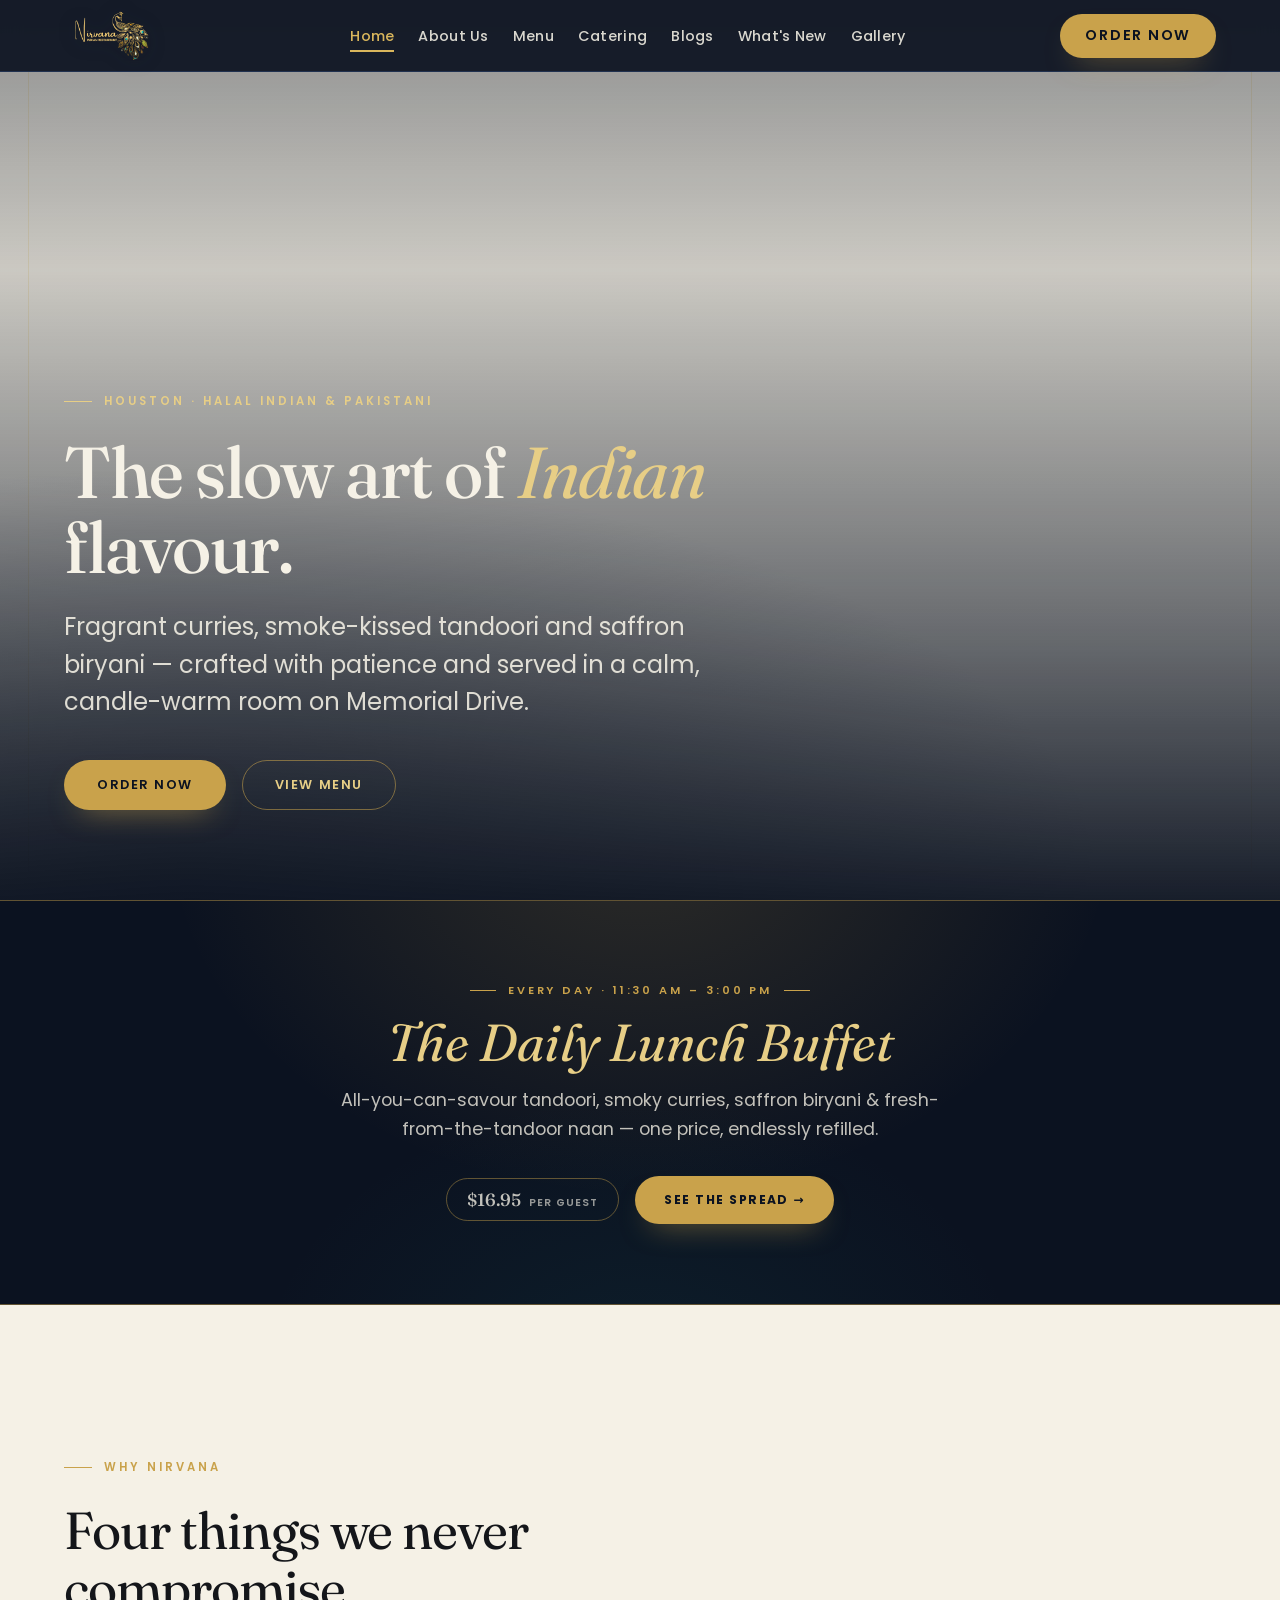
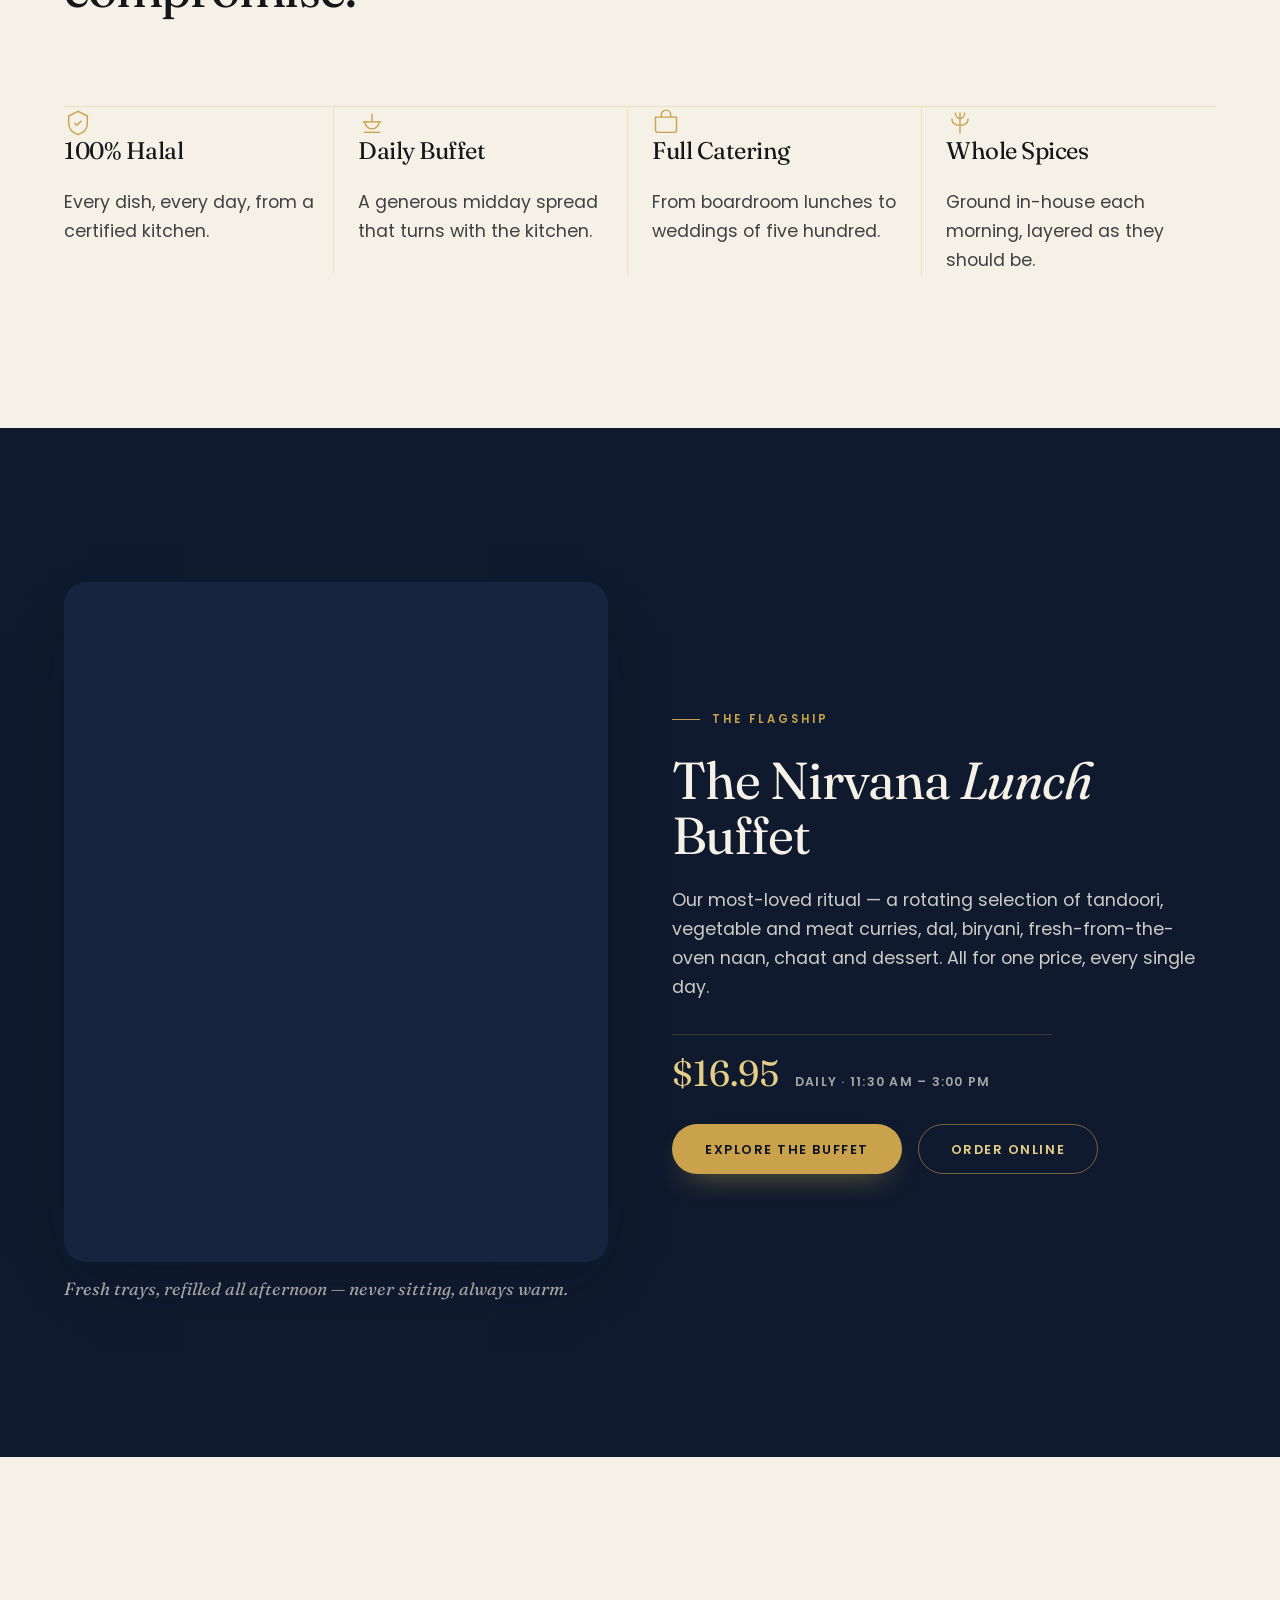
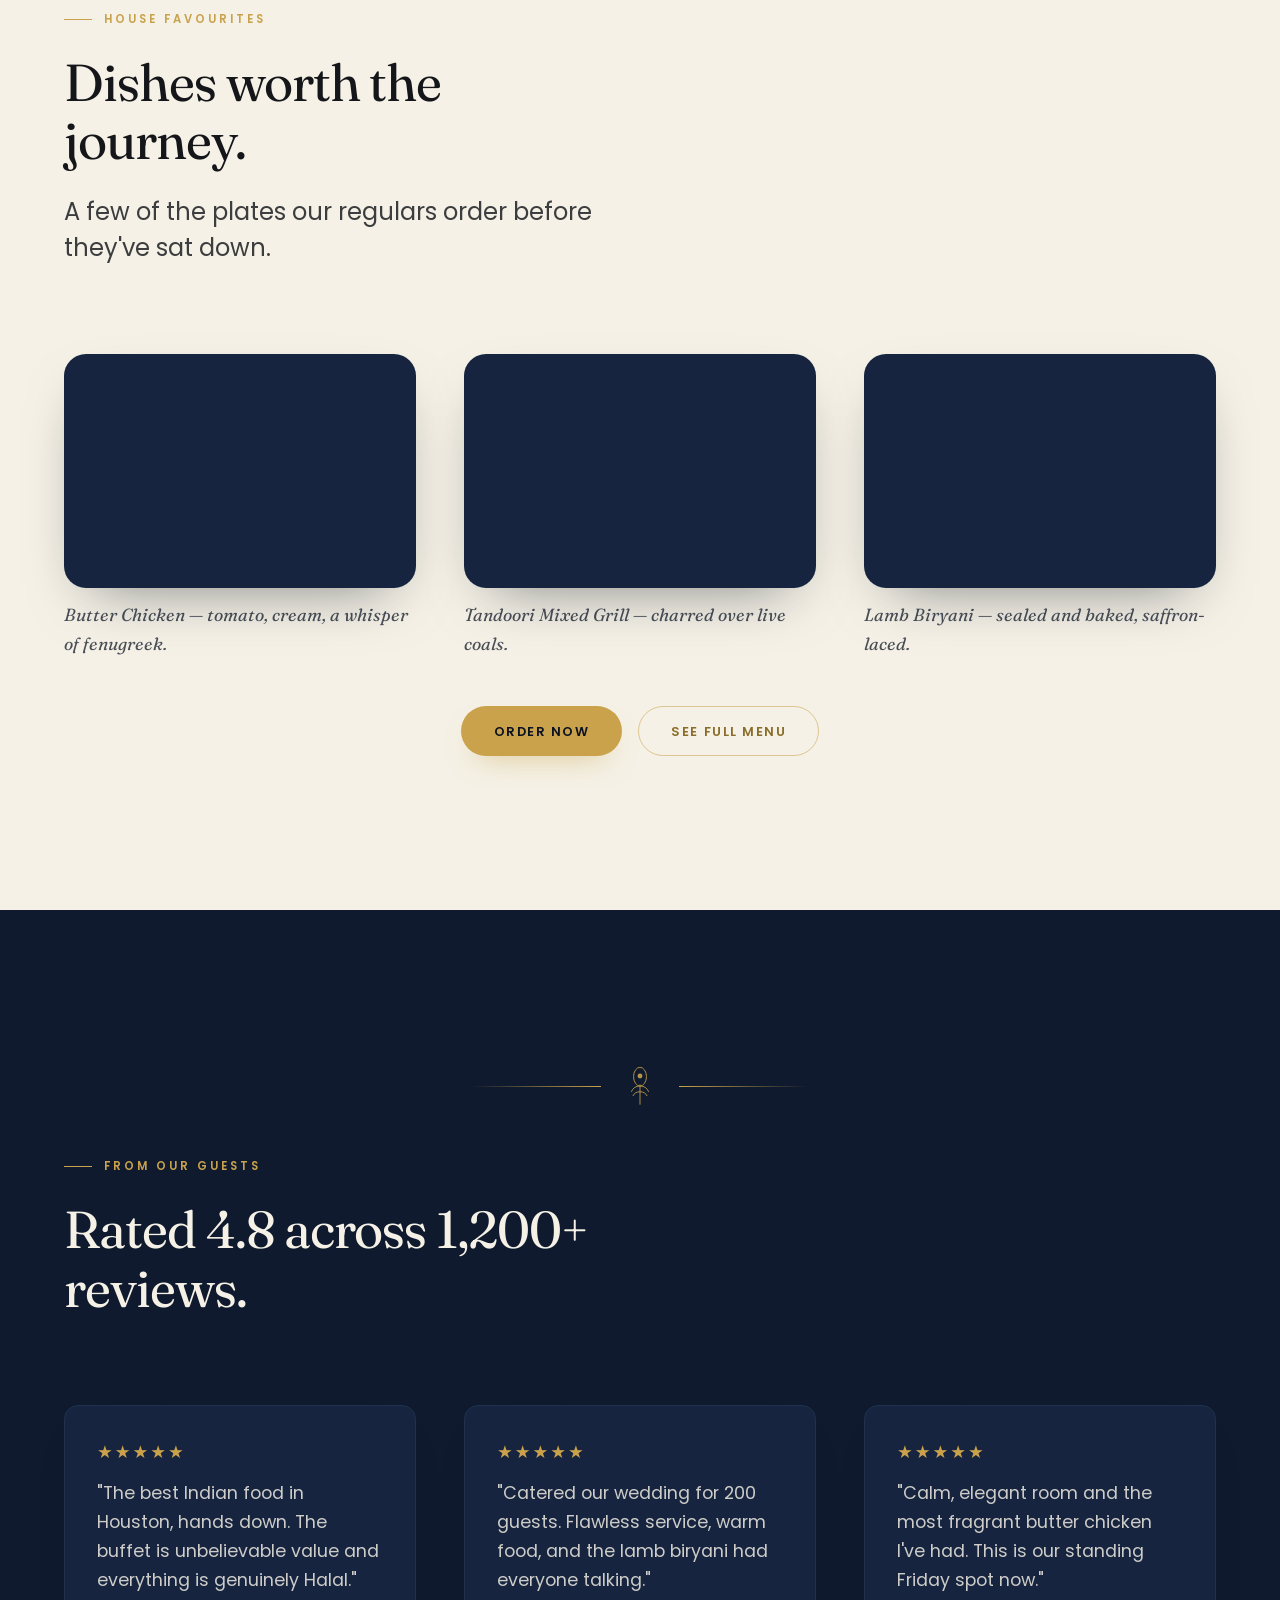
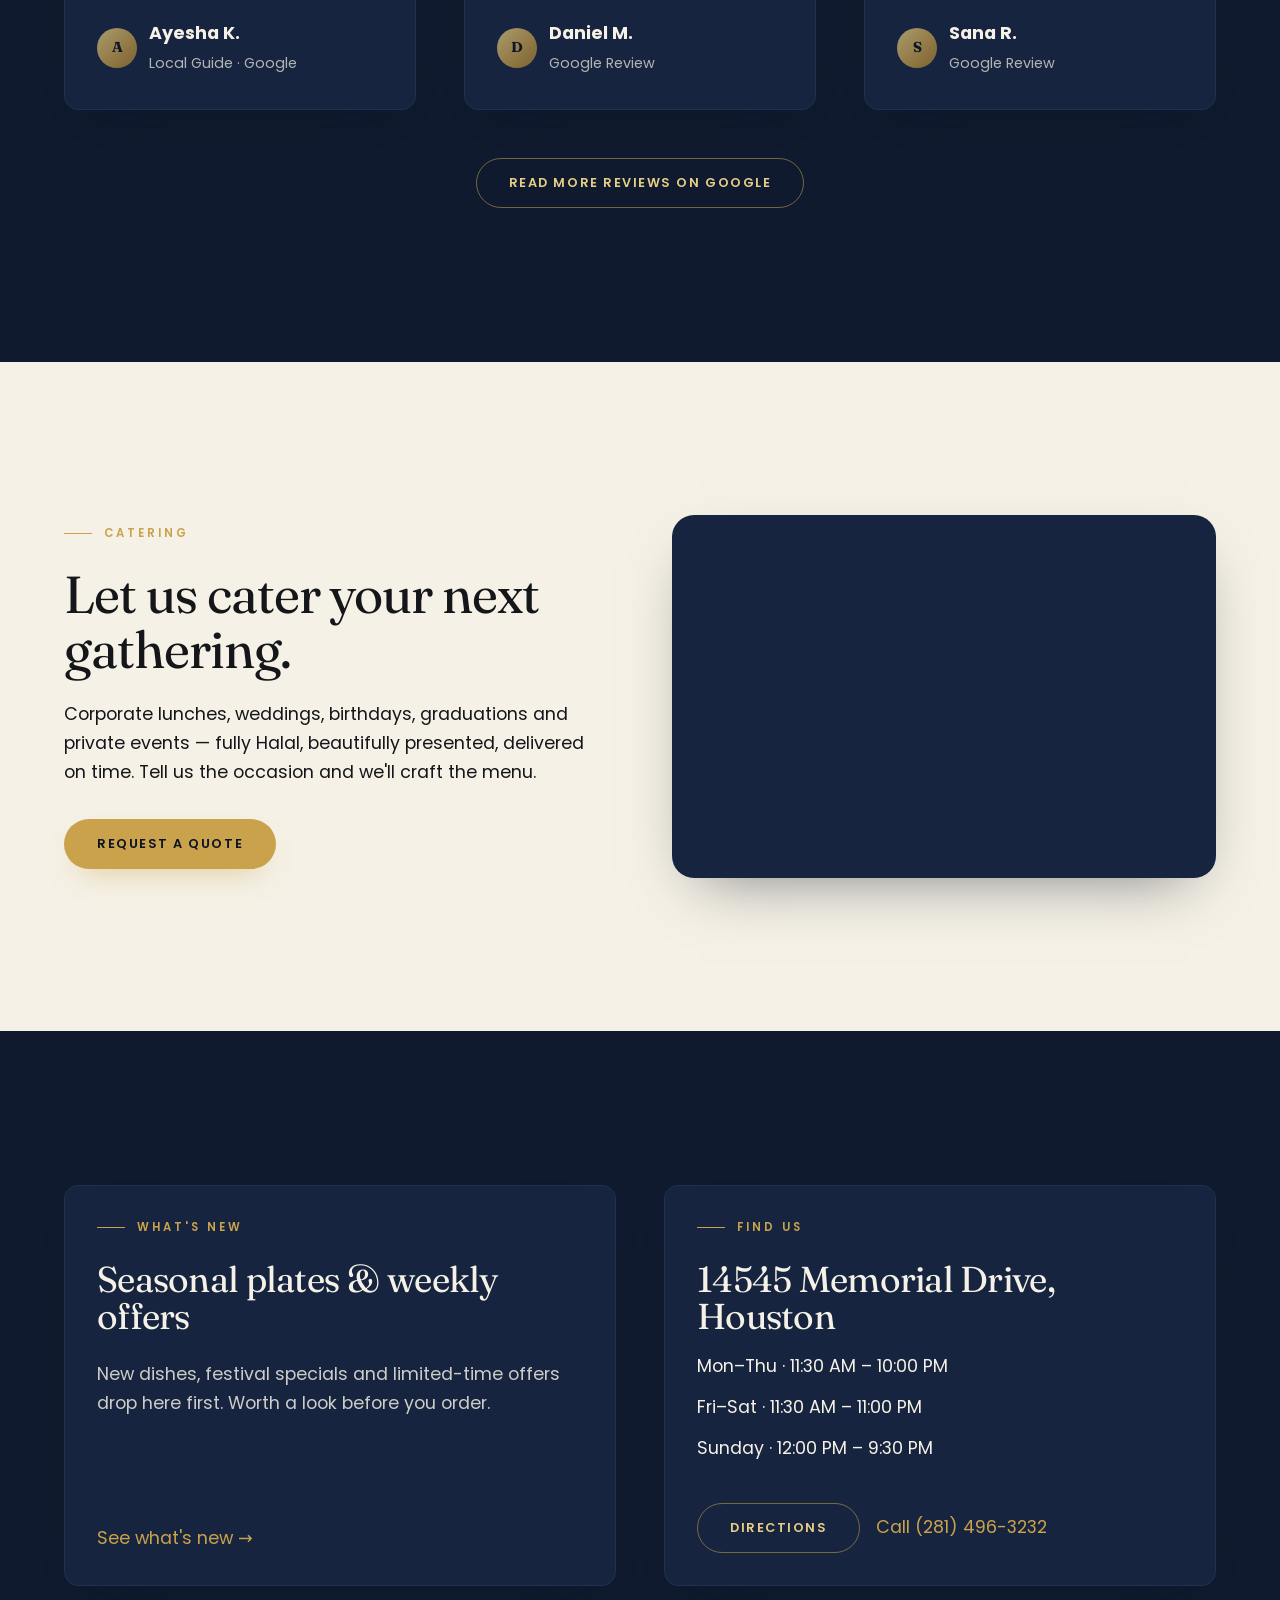
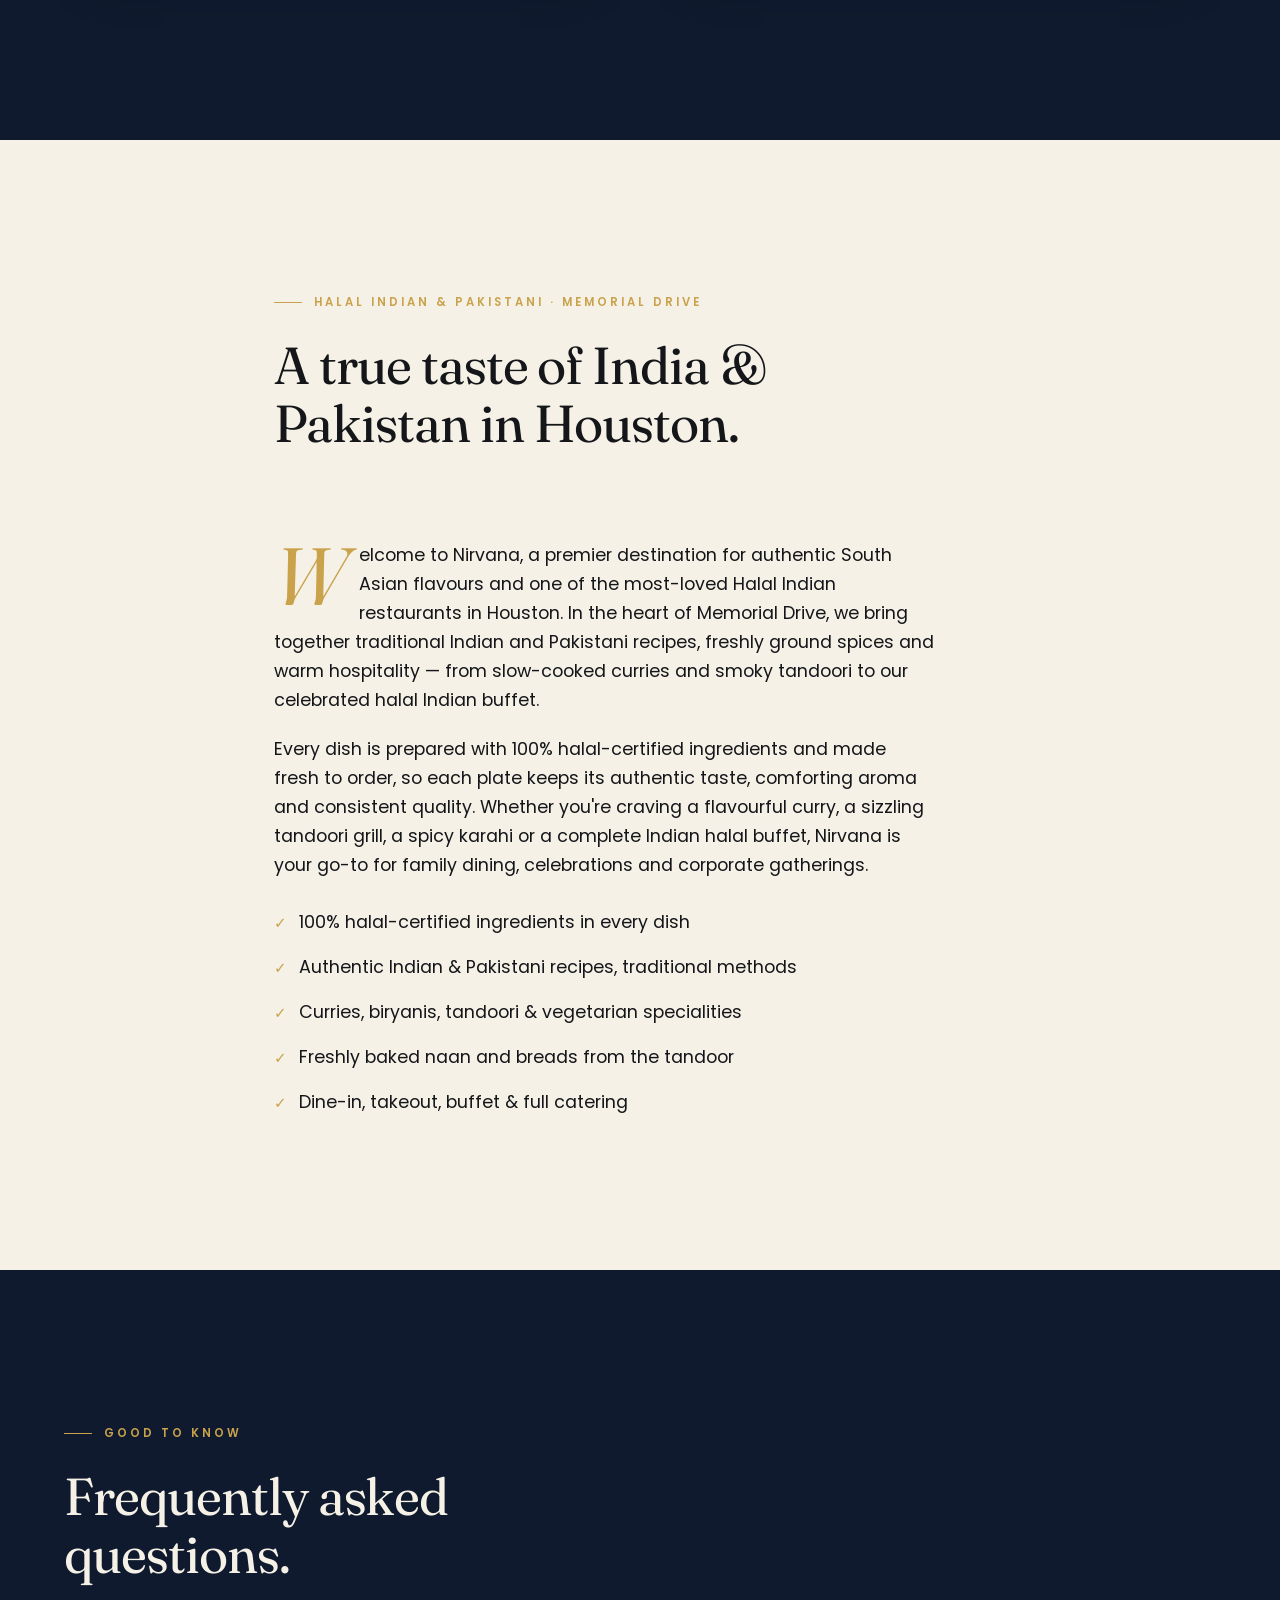
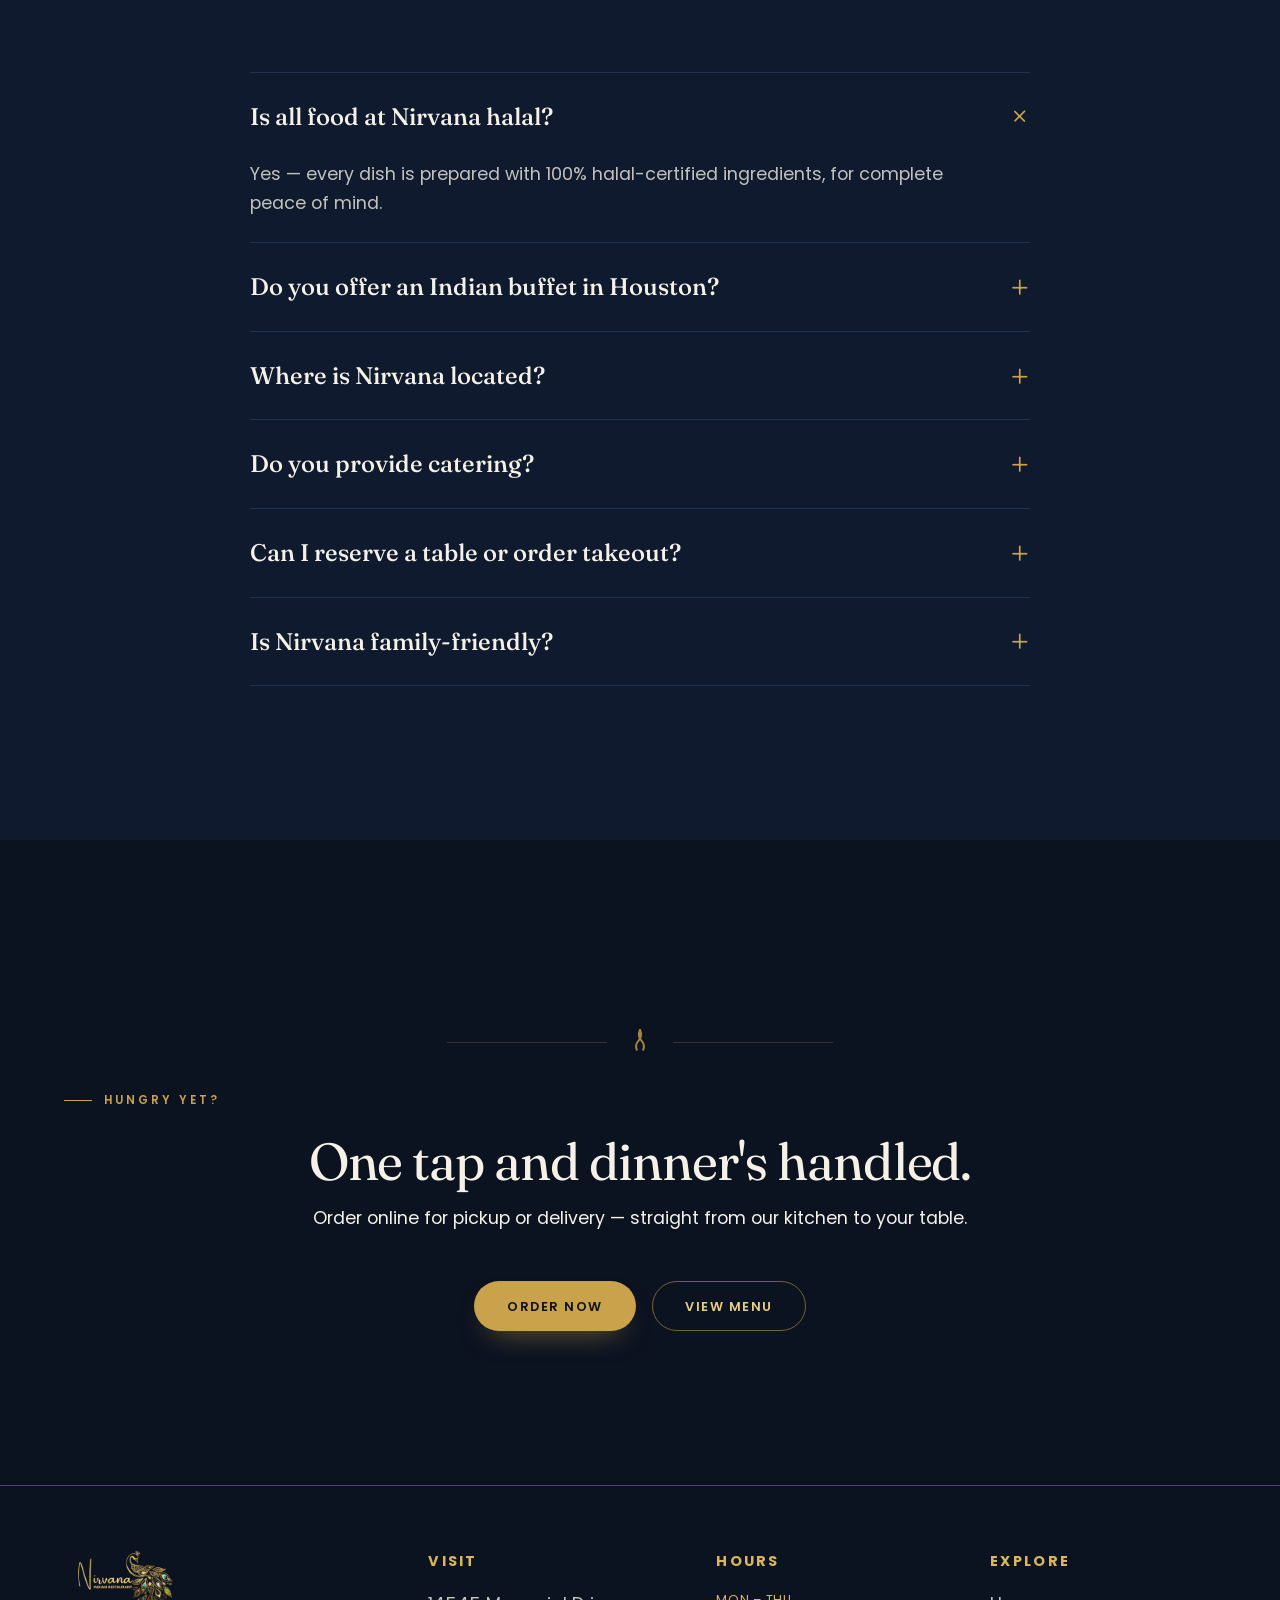
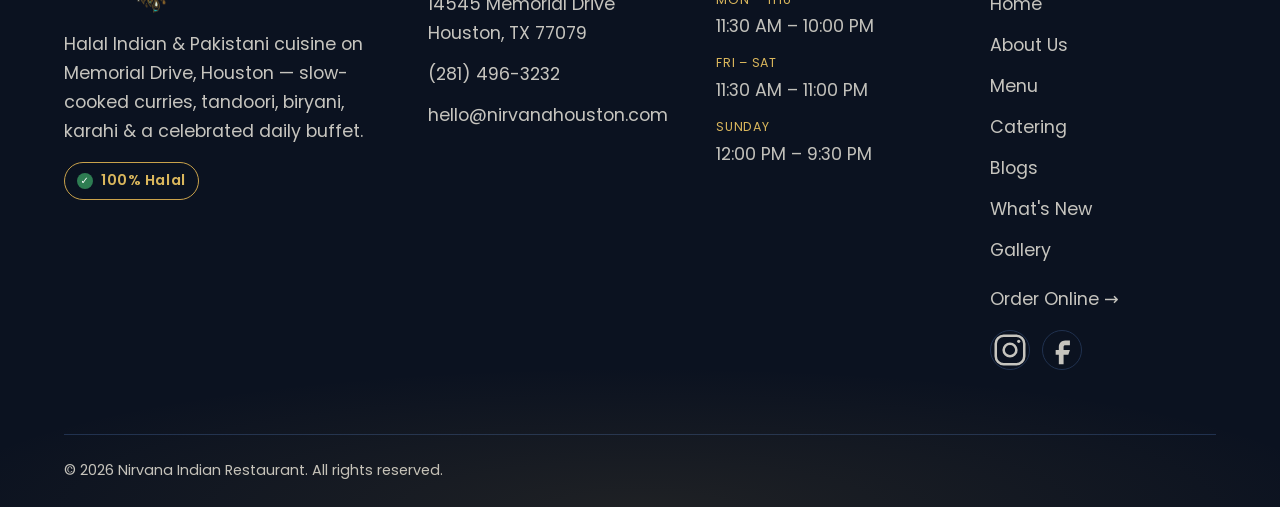
==== commit b0c863f7: "Make header solid navy by default; remove hero halal/hours meta Co-Authored-By: Claude Opus 4.8 (1M " ====
--- a/index.html
+++ b/index.html
@@ -73,13 +73,9 @@
           <span class="eyebrow">Houston · Halal Indian &amp; Pakistani</span>
           <h1>The slow art of <em>Indian</em> flavour.</h1>
           <p class="lede">Fragrant curries, smoke-kissed tandoori and saffron biryani — crafted with patience and served in a calm, candle-warm room on Memorial Drive.</p>
-          <div class="btn-row">
+          <div class="btn-row hero-btn-row">
             <a class="btn btn-primary" href="#" target="_blank" rel="noopener" data-order>Order Now</a>
             <a class="btn btn-outline" href="menu.html">View Menu</a>
-          </div>
-          <div class="hero-meta">
-            <span class="halal-badge"><span class="check">&#10003;</span> 100% Halal</span>
-            <span class="script">Open today till 10 PM</span>
           </div>
         </div>
       </div>
--- a/css/styles.css
+++ b/css/styles.css
@@ -210,13 +210,13 @@
   position: fixed; inset: 0 0 auto 0; z-index: 100;
   height: var(--header-h);
   display: flex; align-items: center;
-  transition: background .3s ease, box-shadow .3s ease, border-color .3s ease;
-  border-bottom: 1px solid transparent;
-}
-.site-header.solid {
   background: rgba(11,18,32,0.92);
   backdrop-filter: blur(10px);
-  border-bottom-color: var(--navy-600);
+  border-bottom: 1px solid var(--navy-600);
+  transition: background .3s ease, box-shadow .3s ease, border-color .3s ease;
+}
+.site-header.solid {
+  box-shadow: 0 6px 24px rgba(0,0,0,0.28);
 }
 .site-header .container { display: flex; align-items: center; justify-content: space-between; gap: var(--space-4); }
 
@@ -621,6 +621,7 @@
 .action-bar .ab-item:active { background: rgba(201,162,75,0.12); }
 @media (min-width: 980px) { .action-bar { display: none; } }
 @media (max-width: 979px) { body { padding-bottom: 80px; } }
+@media (max-width: 767px) { .hero-btn-row { display: none; } }
 
 /* ---------- Motion: quiet fade-and-rise on enter ---------- */
 .reveal { opacity: 0; transform: translateY(12px); transition: opacity .45s ease-out, transform .45s ease-out; }
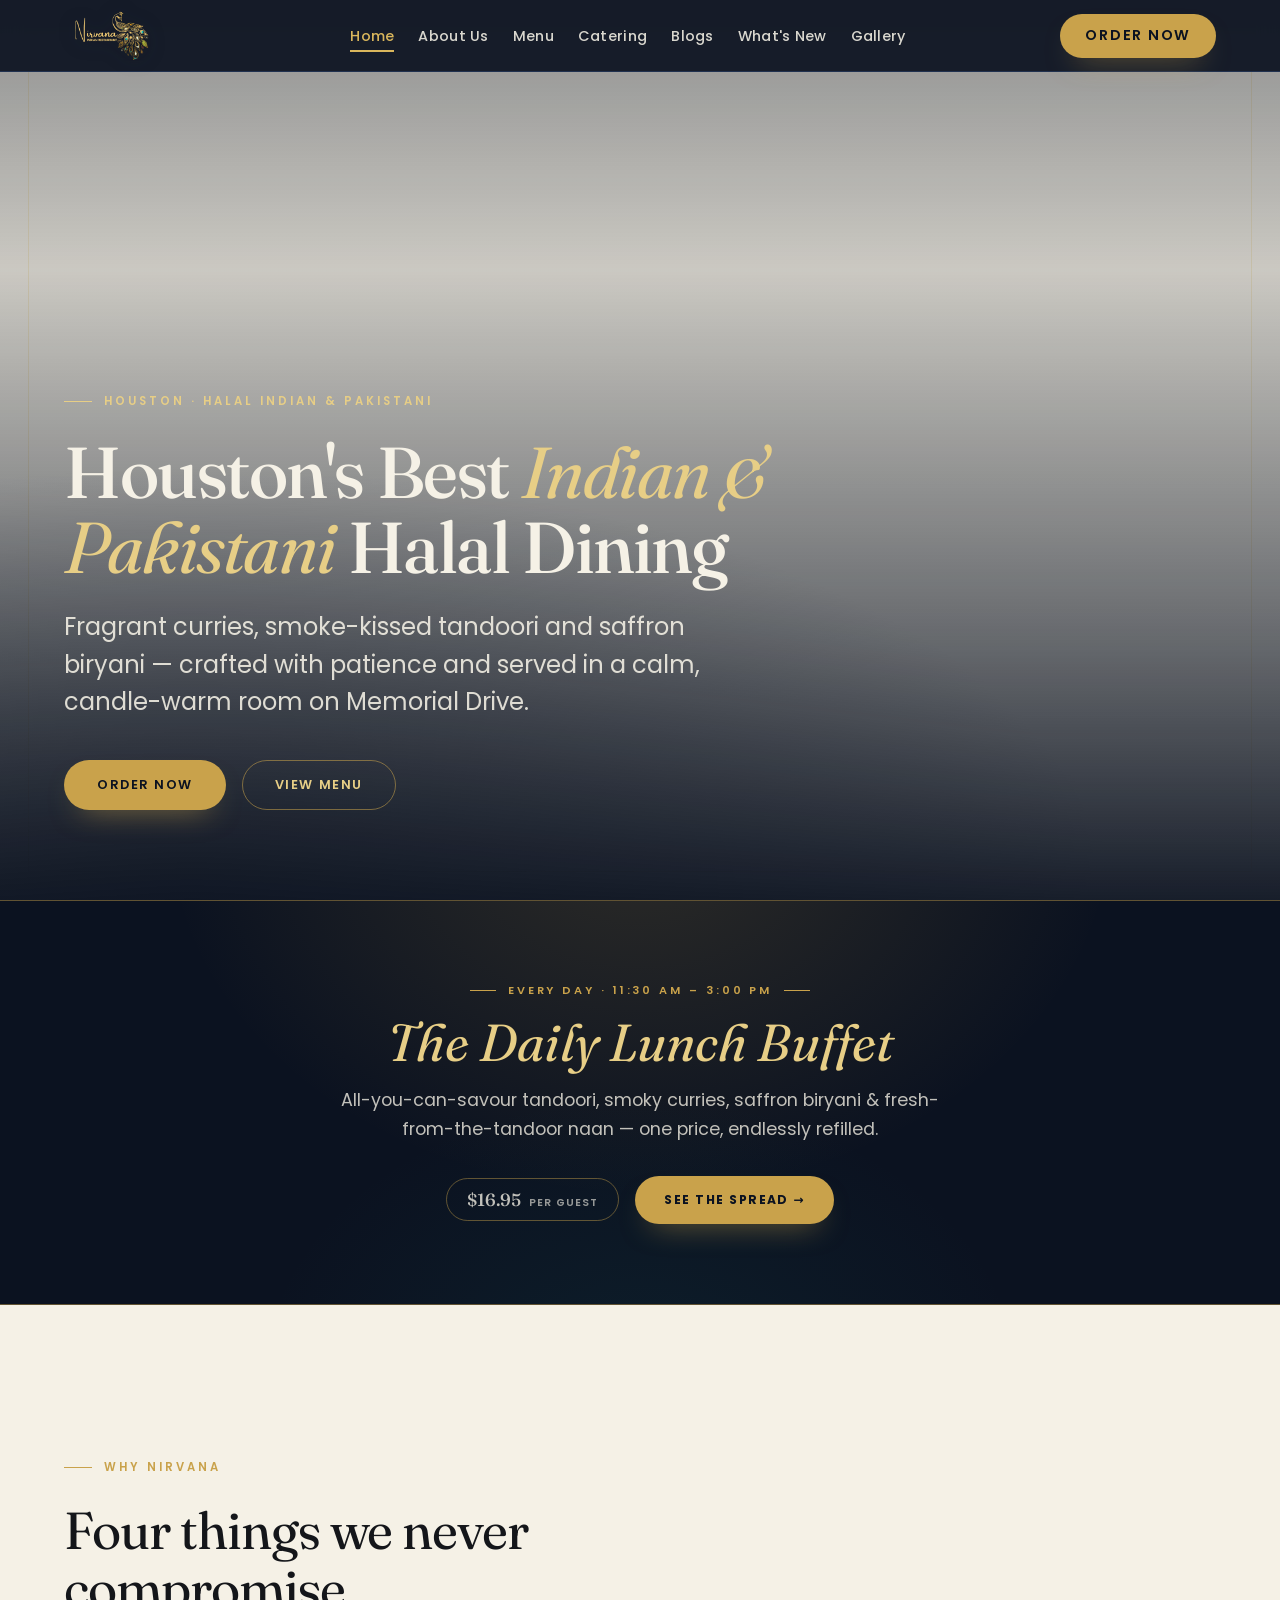
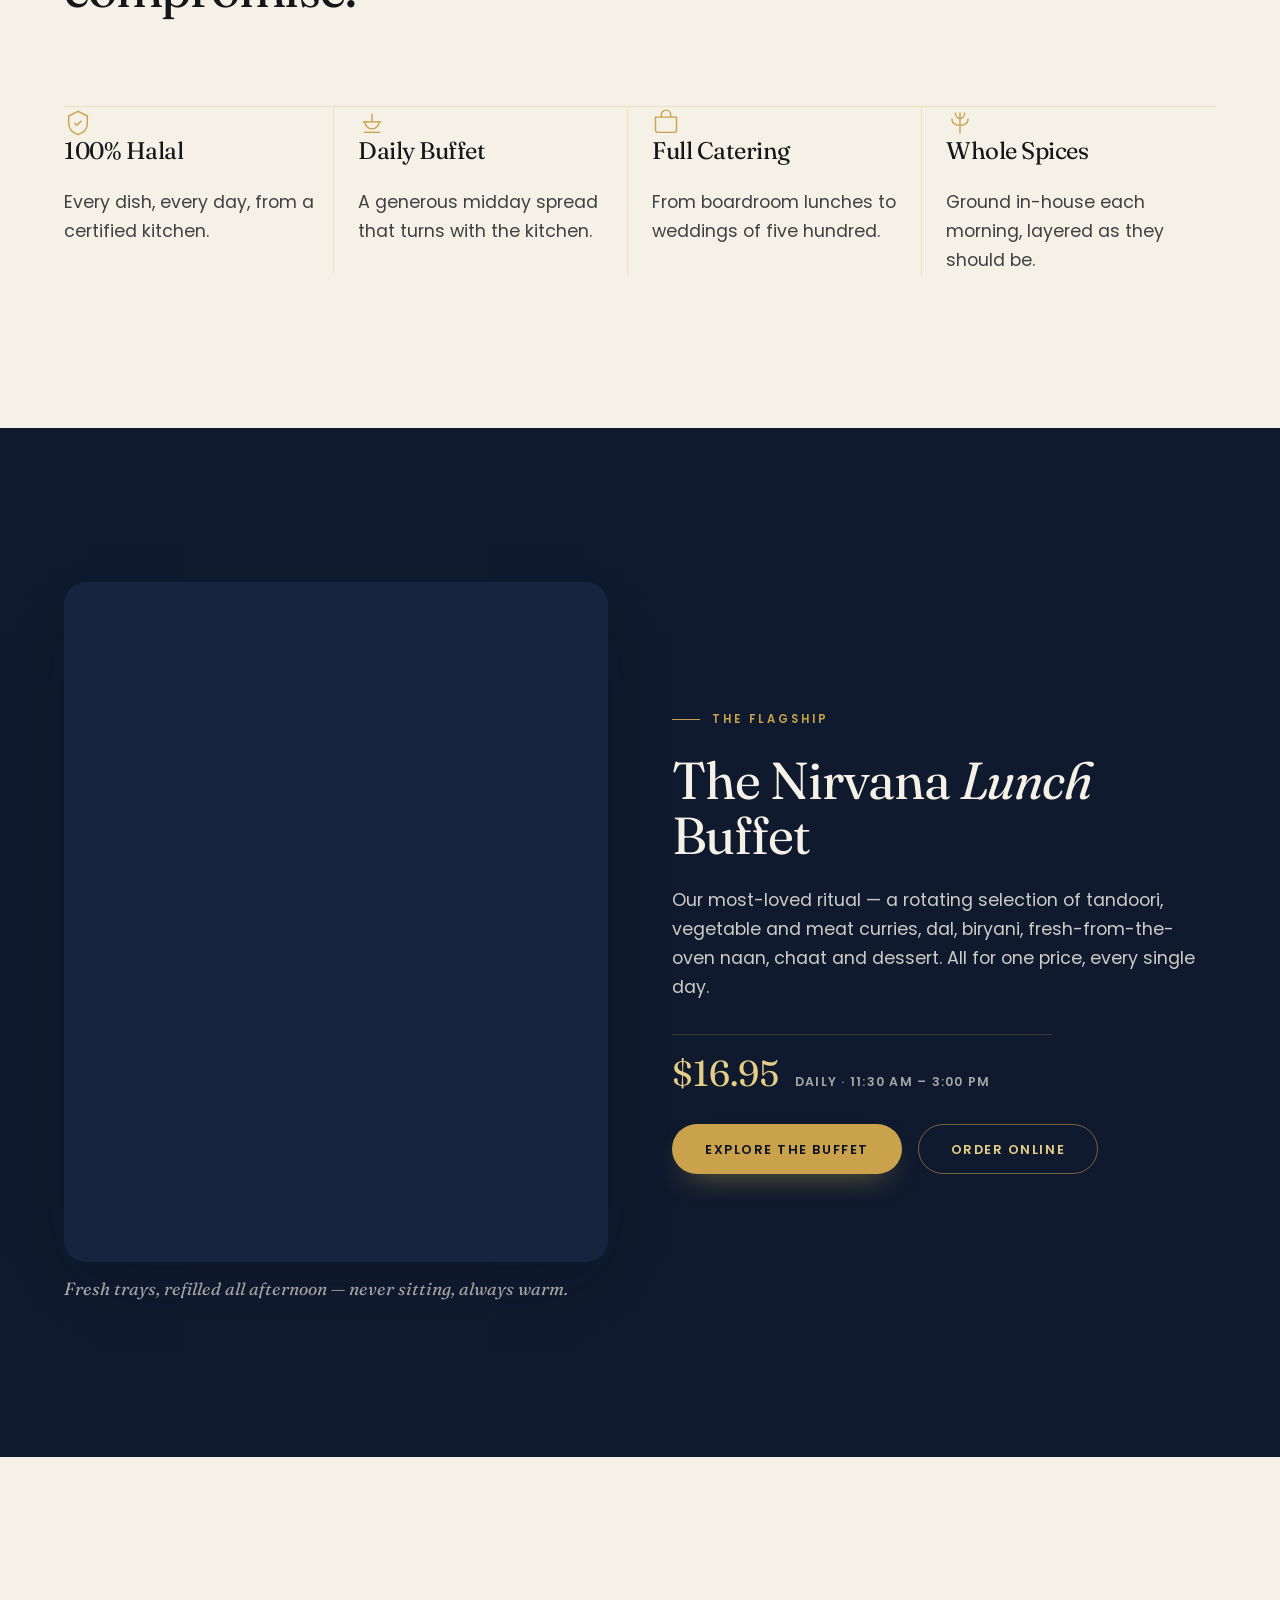
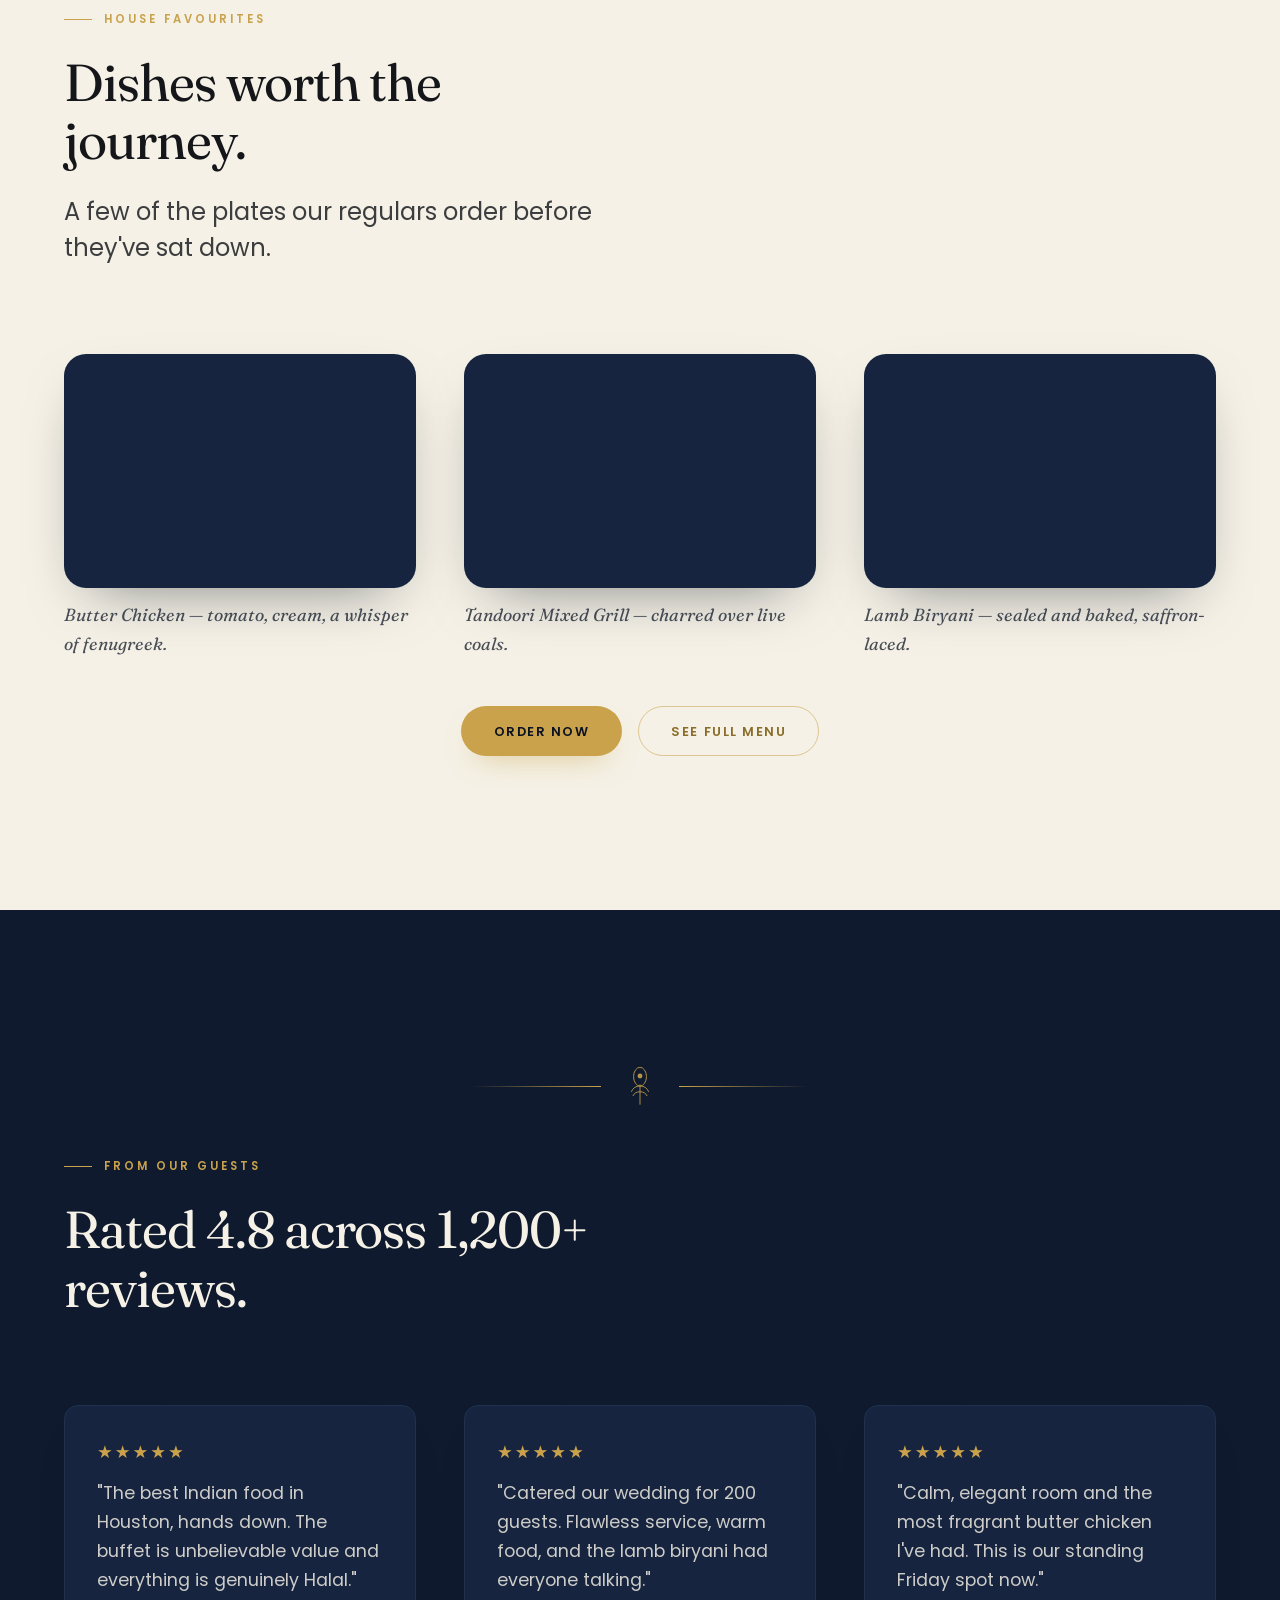
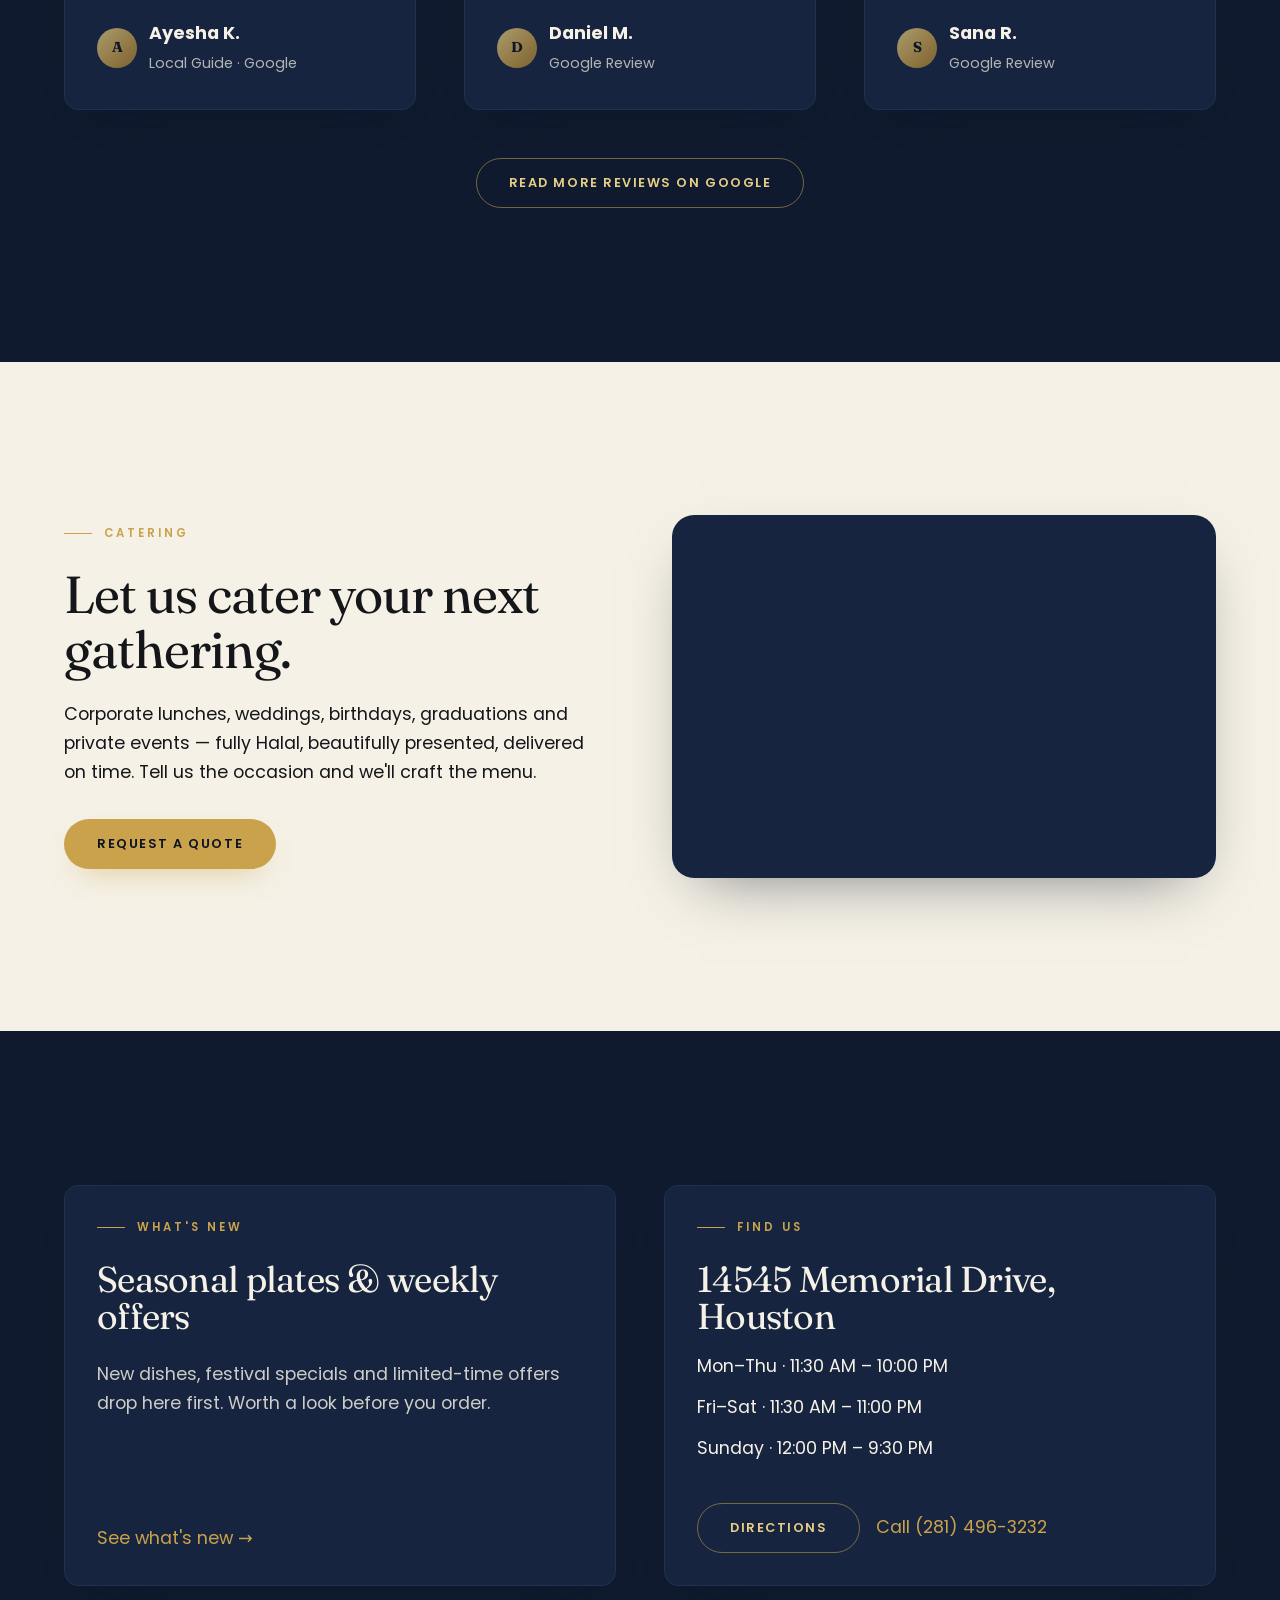
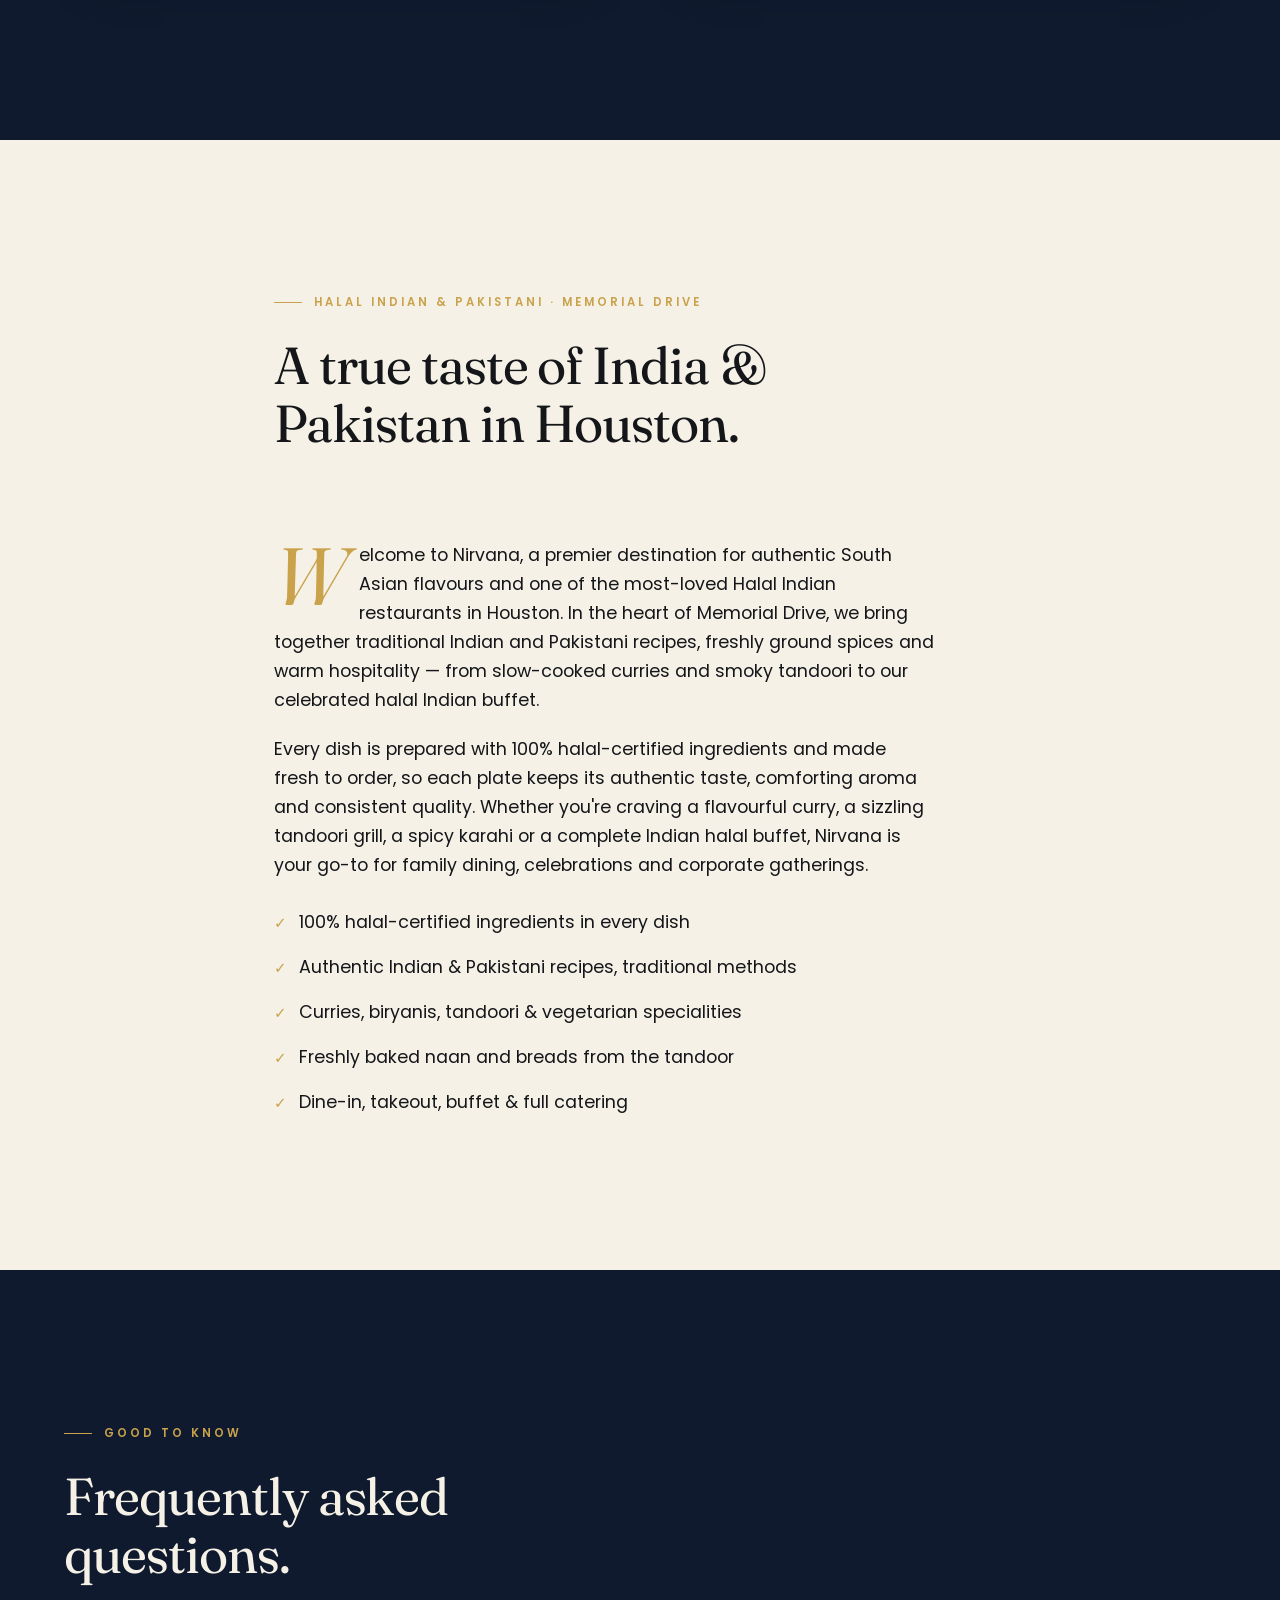
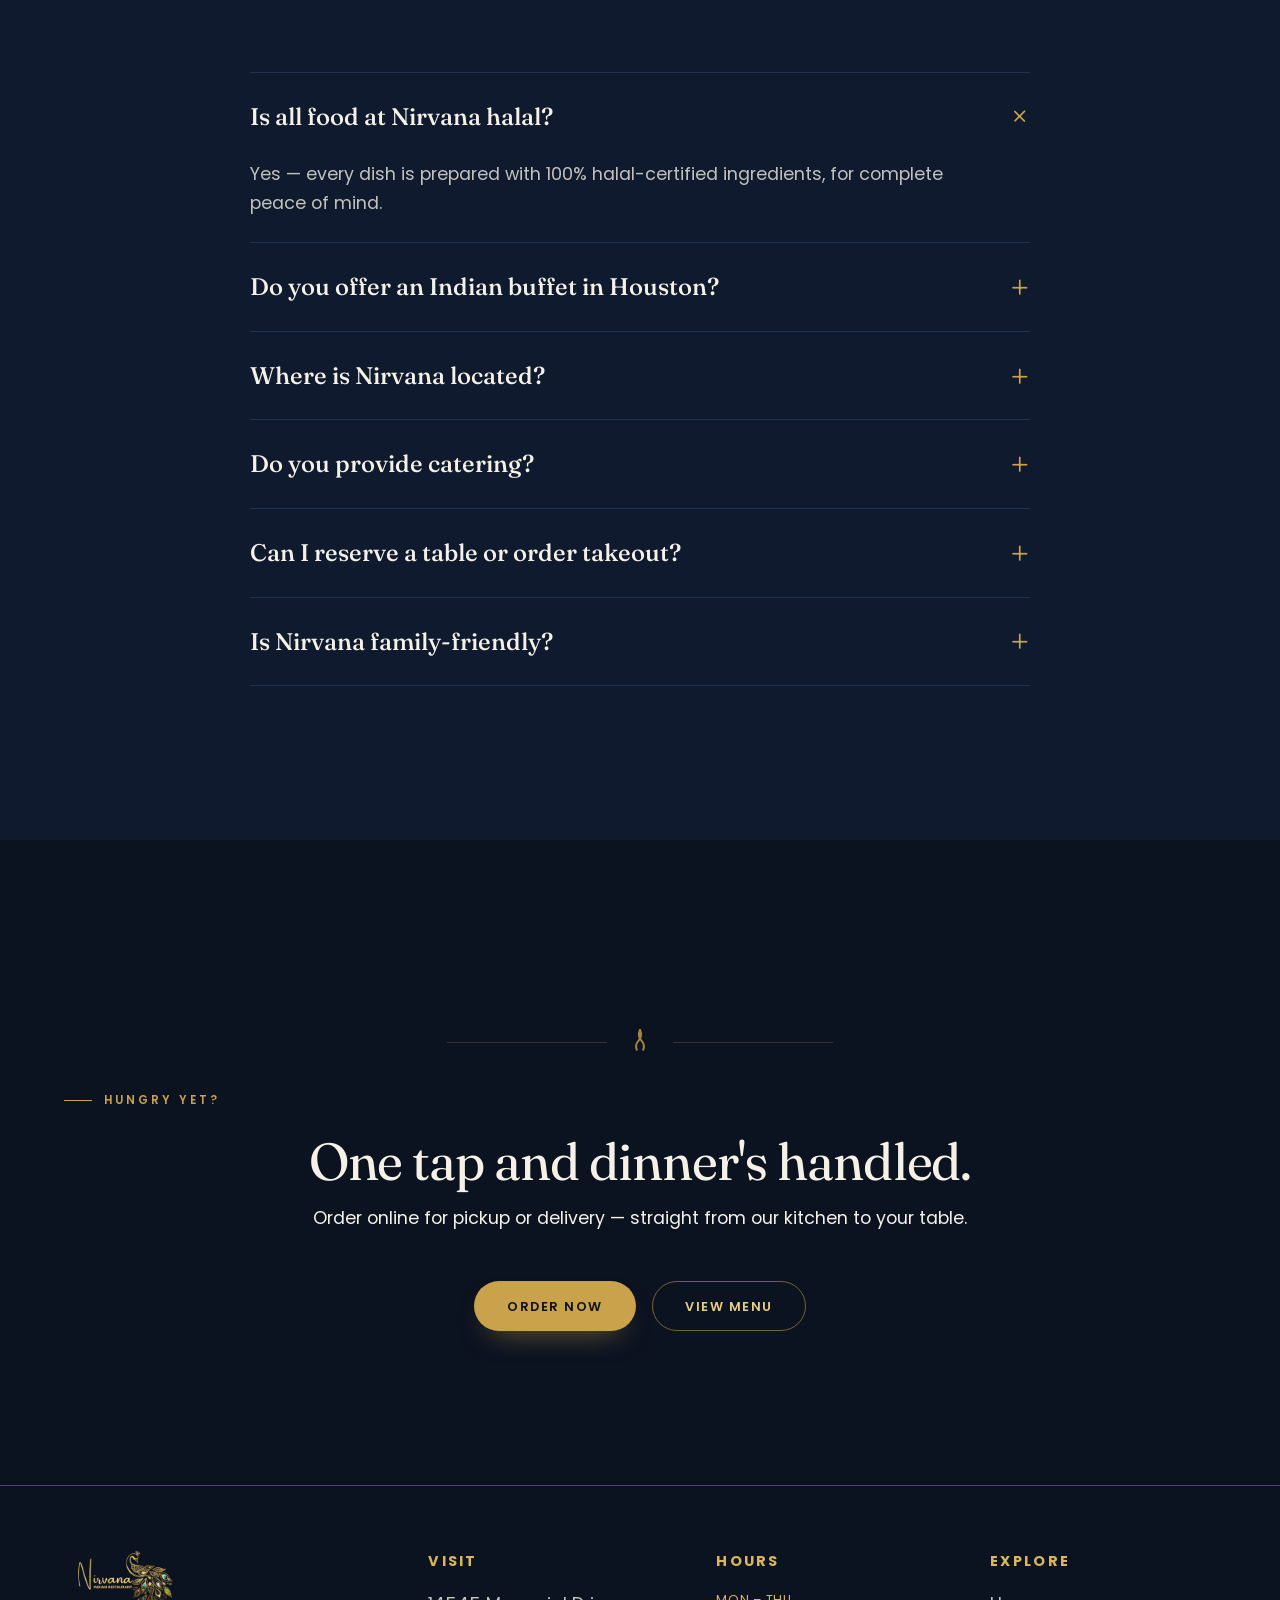
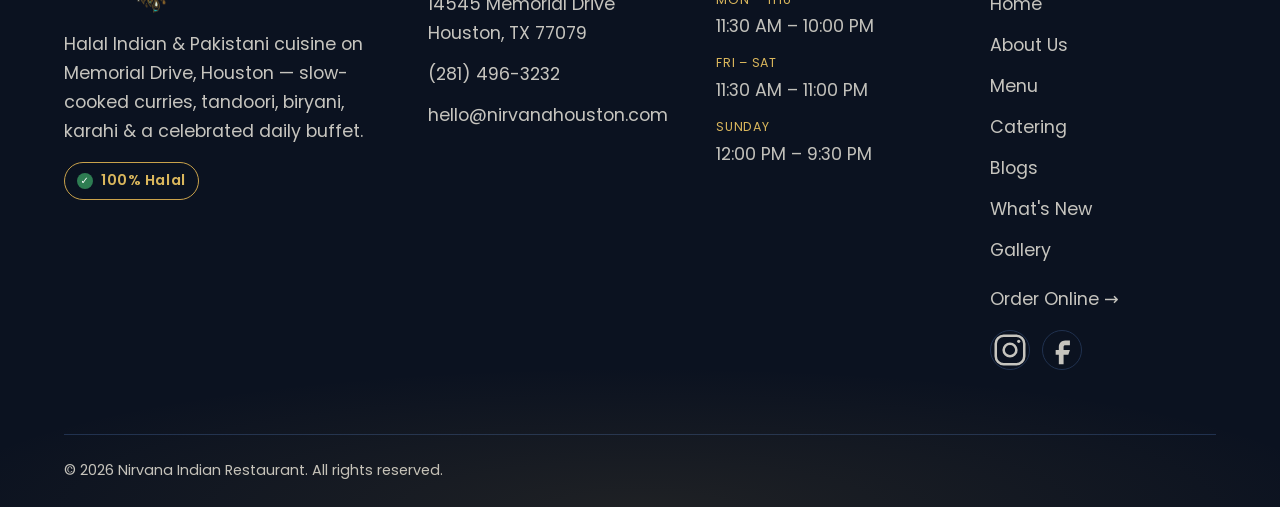
==== commit 51a05662: "Update hero title to Houston's Best Indian & Pakistani Halal Dining Co-Authored-By: Claude Opus 4.8 " ====
--- a/index.html
+++ b/index.html
@@ -71,7 +71,7 @@
       <div class="container">
         <div class="hero-inner">
           <span class="eyebrow">Houston · Halal Indian &amp; Pakistani</span>
-          <h1>The slow art of <em>Indian</em> flavour.</h1>
+          <h1>Houston's Best <em>Indian &amp; Pakistani</em> Halal Dining</h1>
           <p class="lede">Fragrant curries, smoke-kissed tandoori and saffron biryani — crafted with patience and served in a calm, candle-warm room on Memorial Drive.</p>
           <div class="btn-row hero-btn-row">
             <a class="btn btn-primary" href="#" target="_blank" rel="noopener" data-order>Order Now</a>
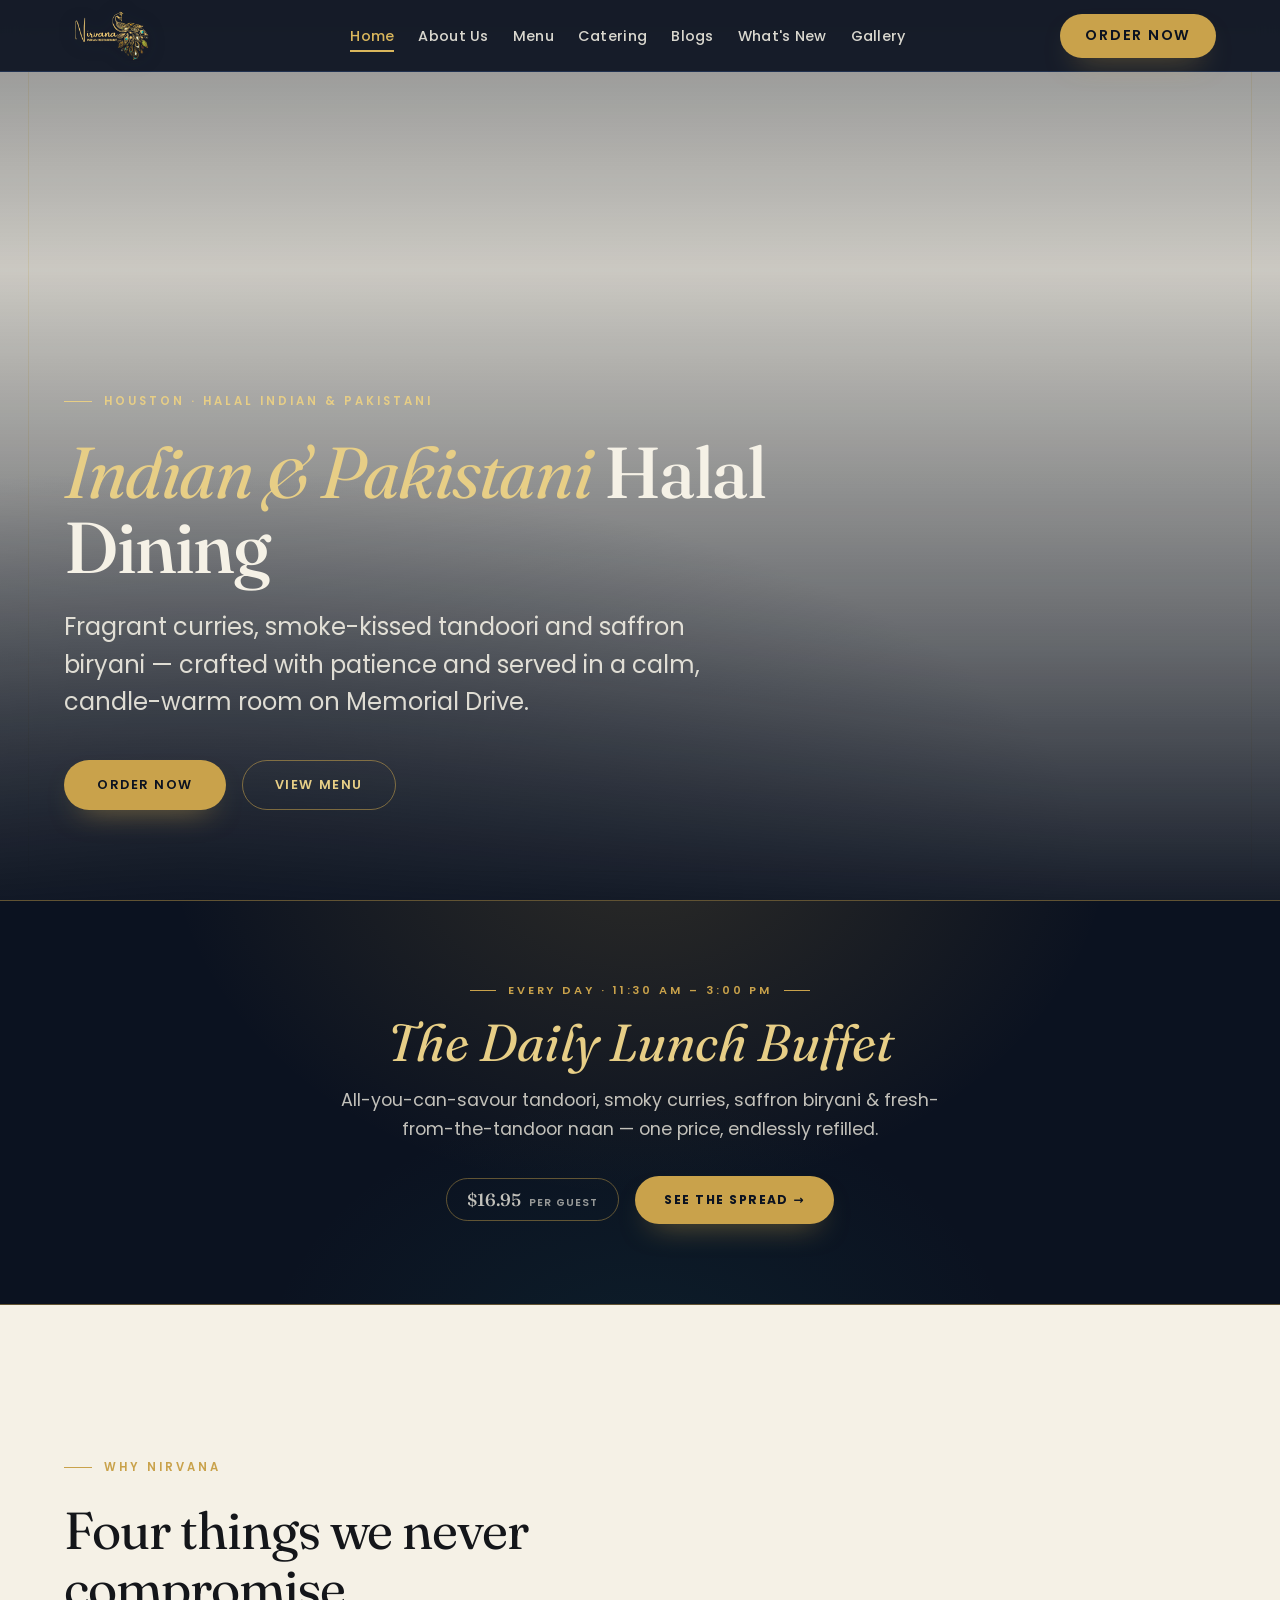
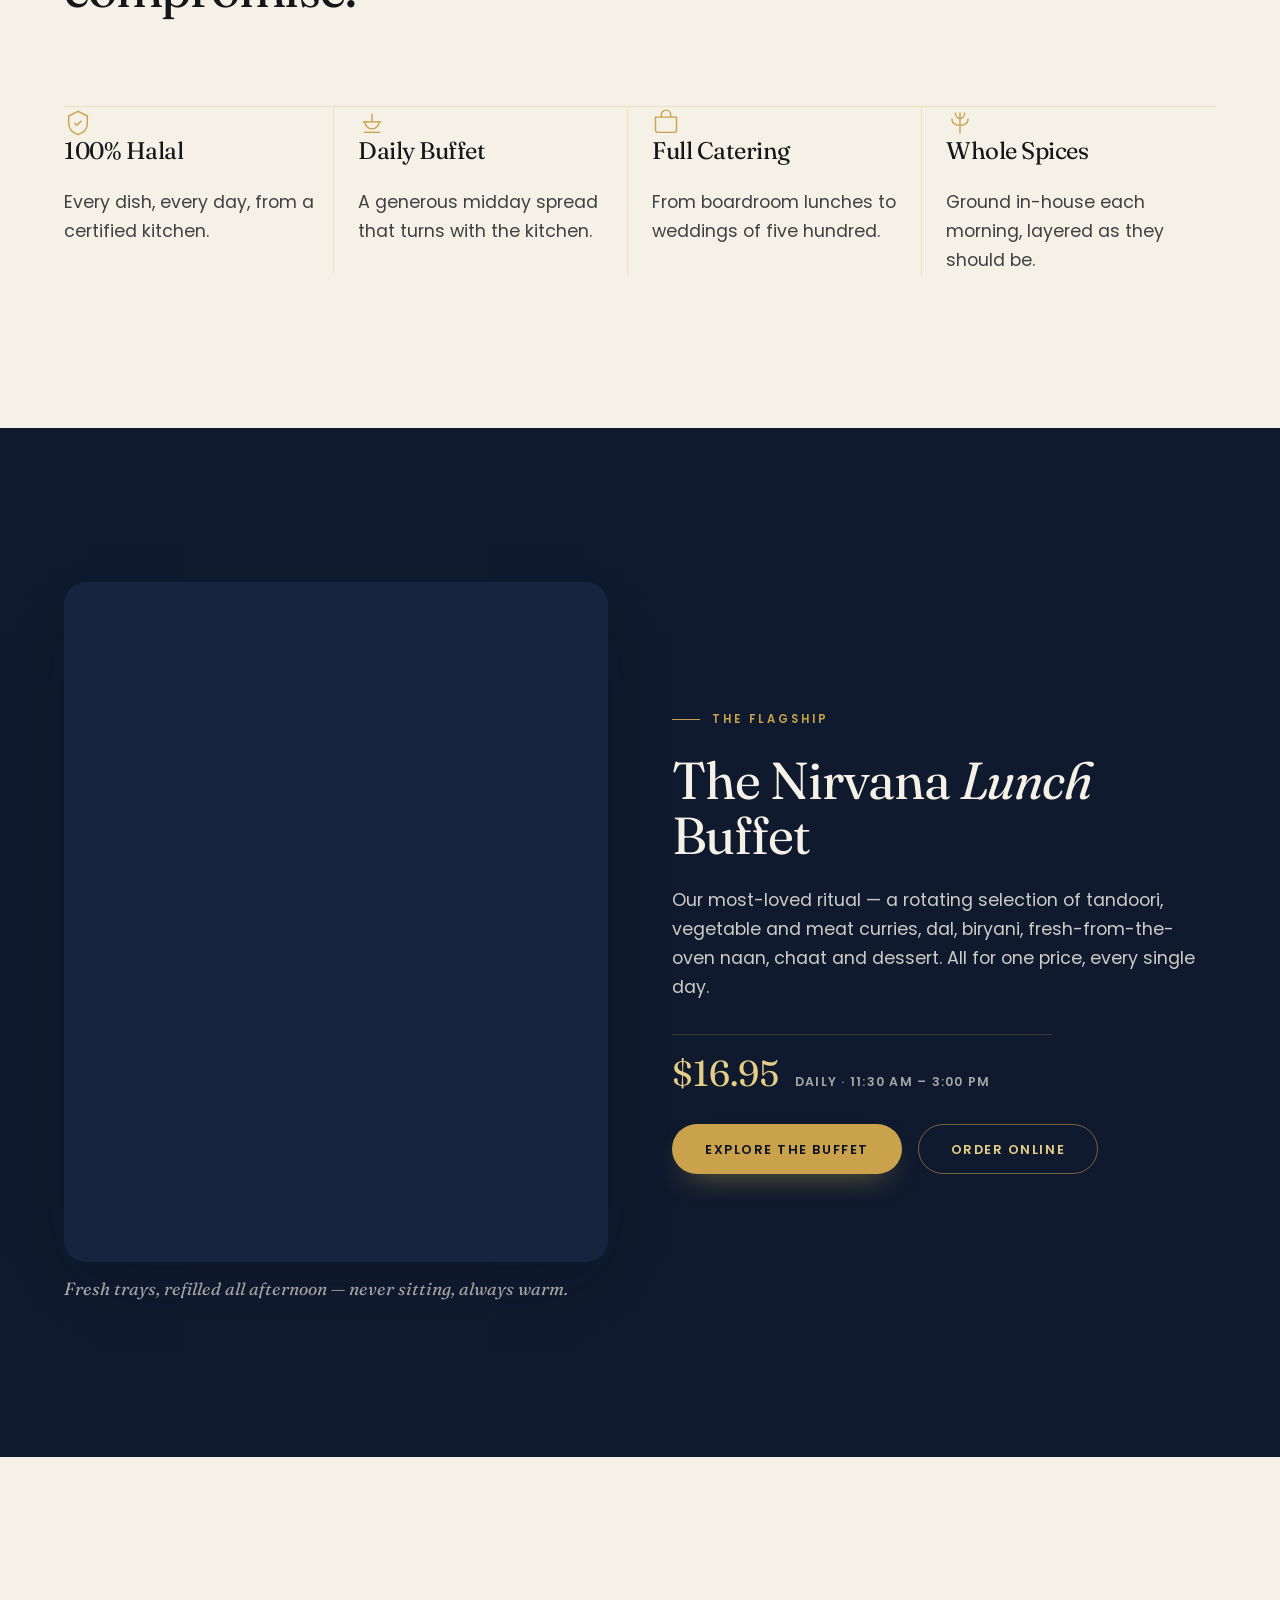
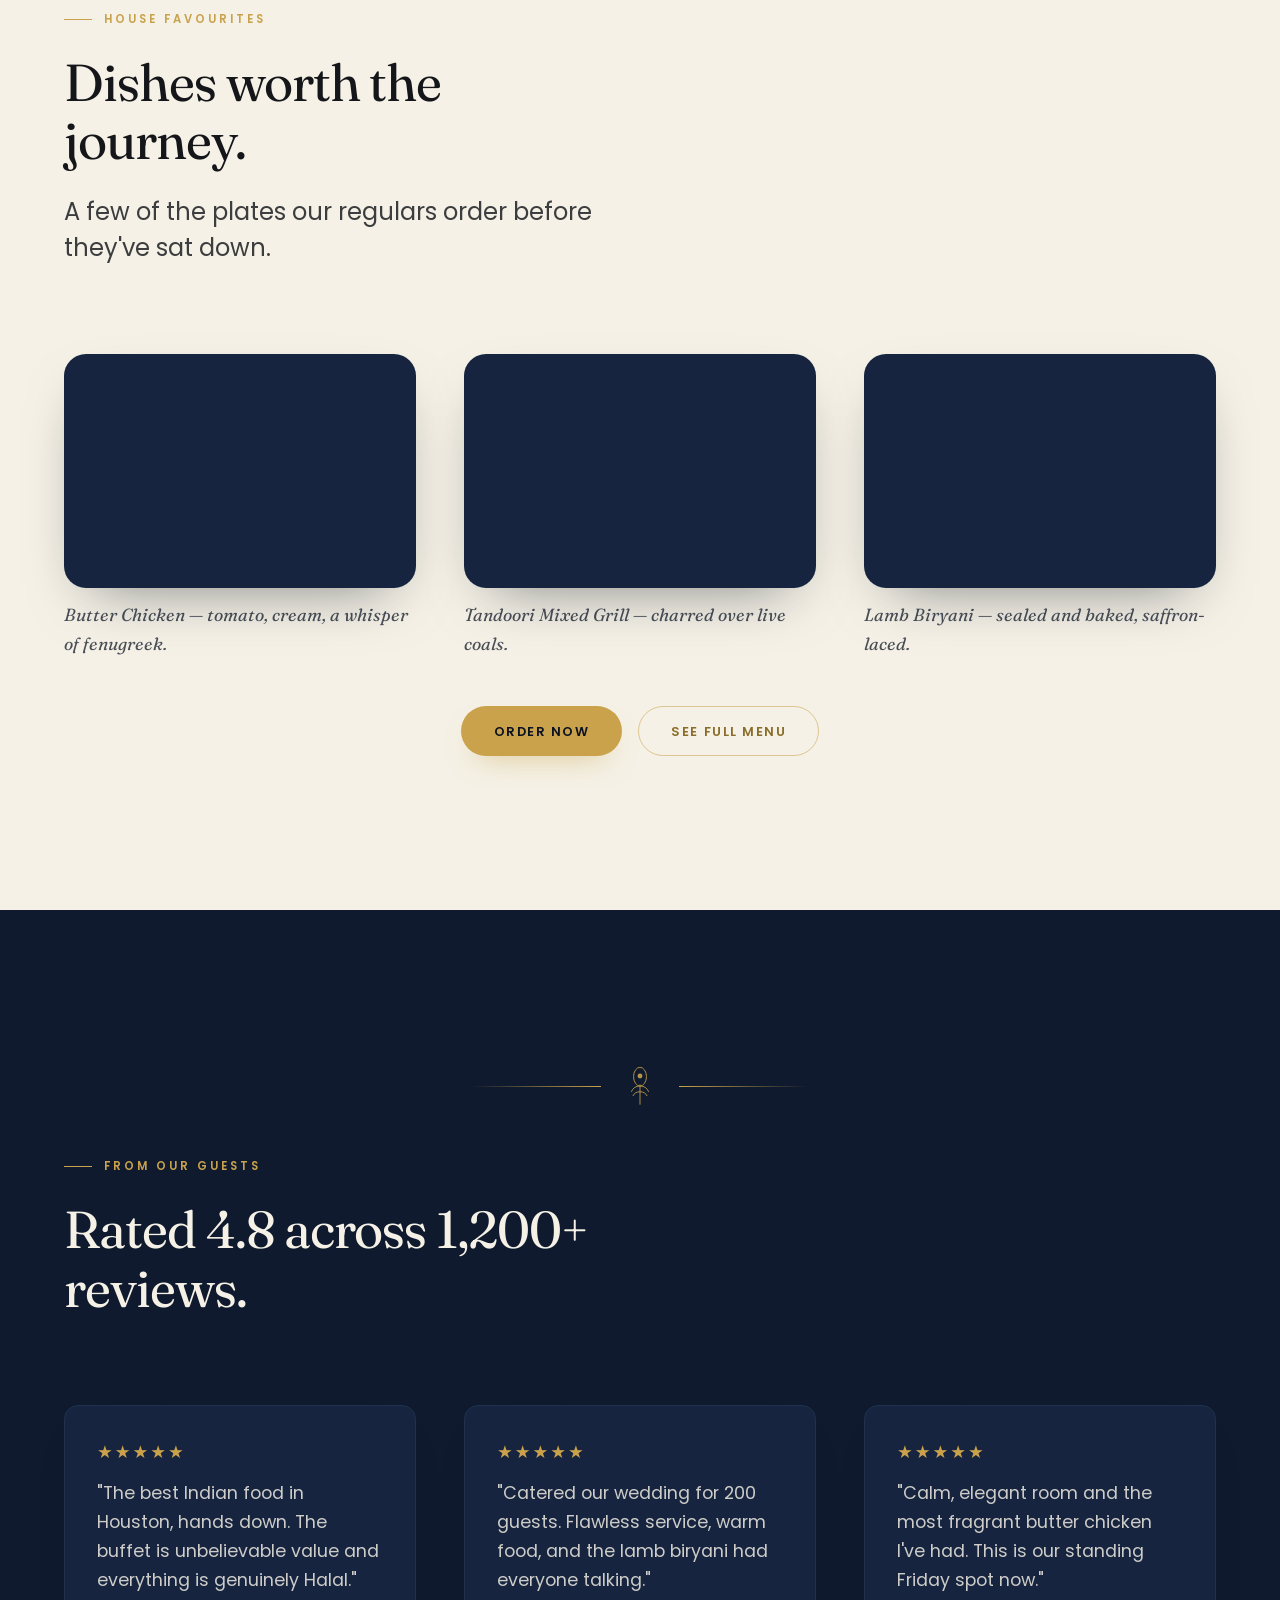
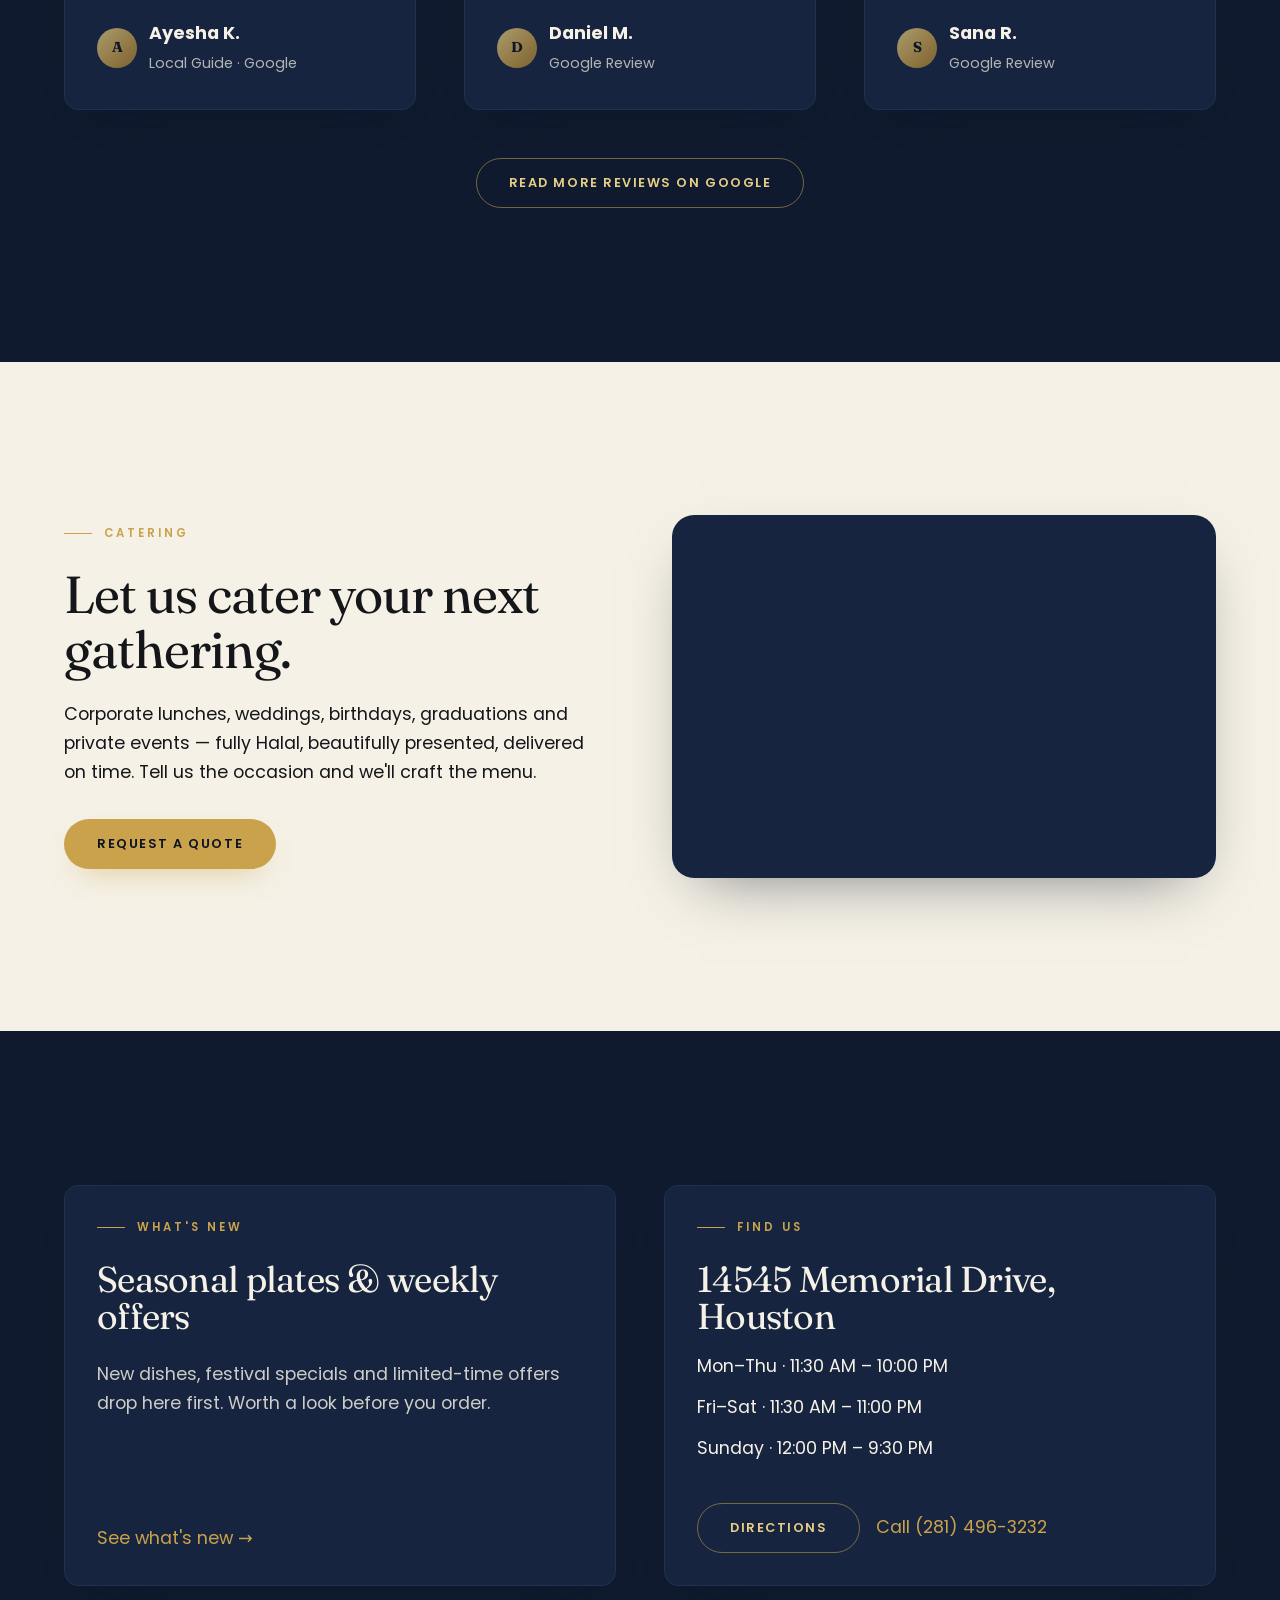
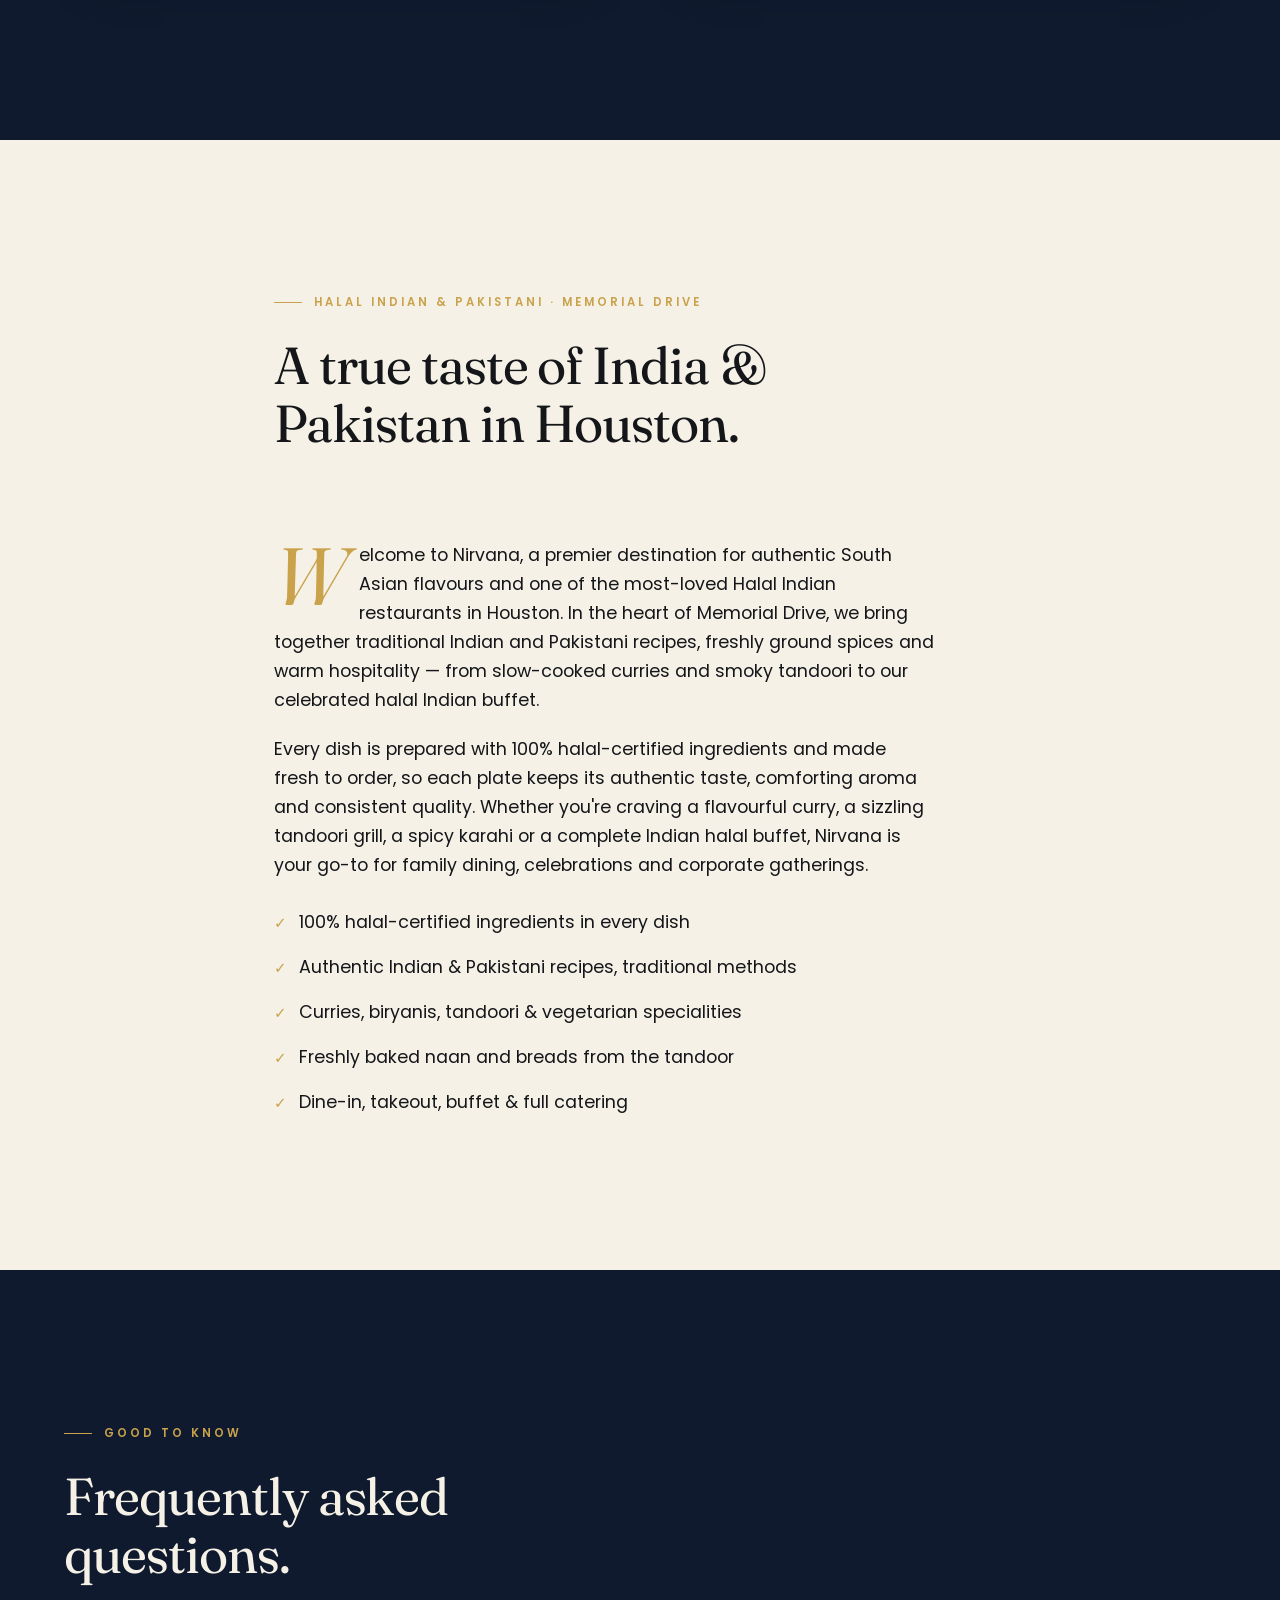
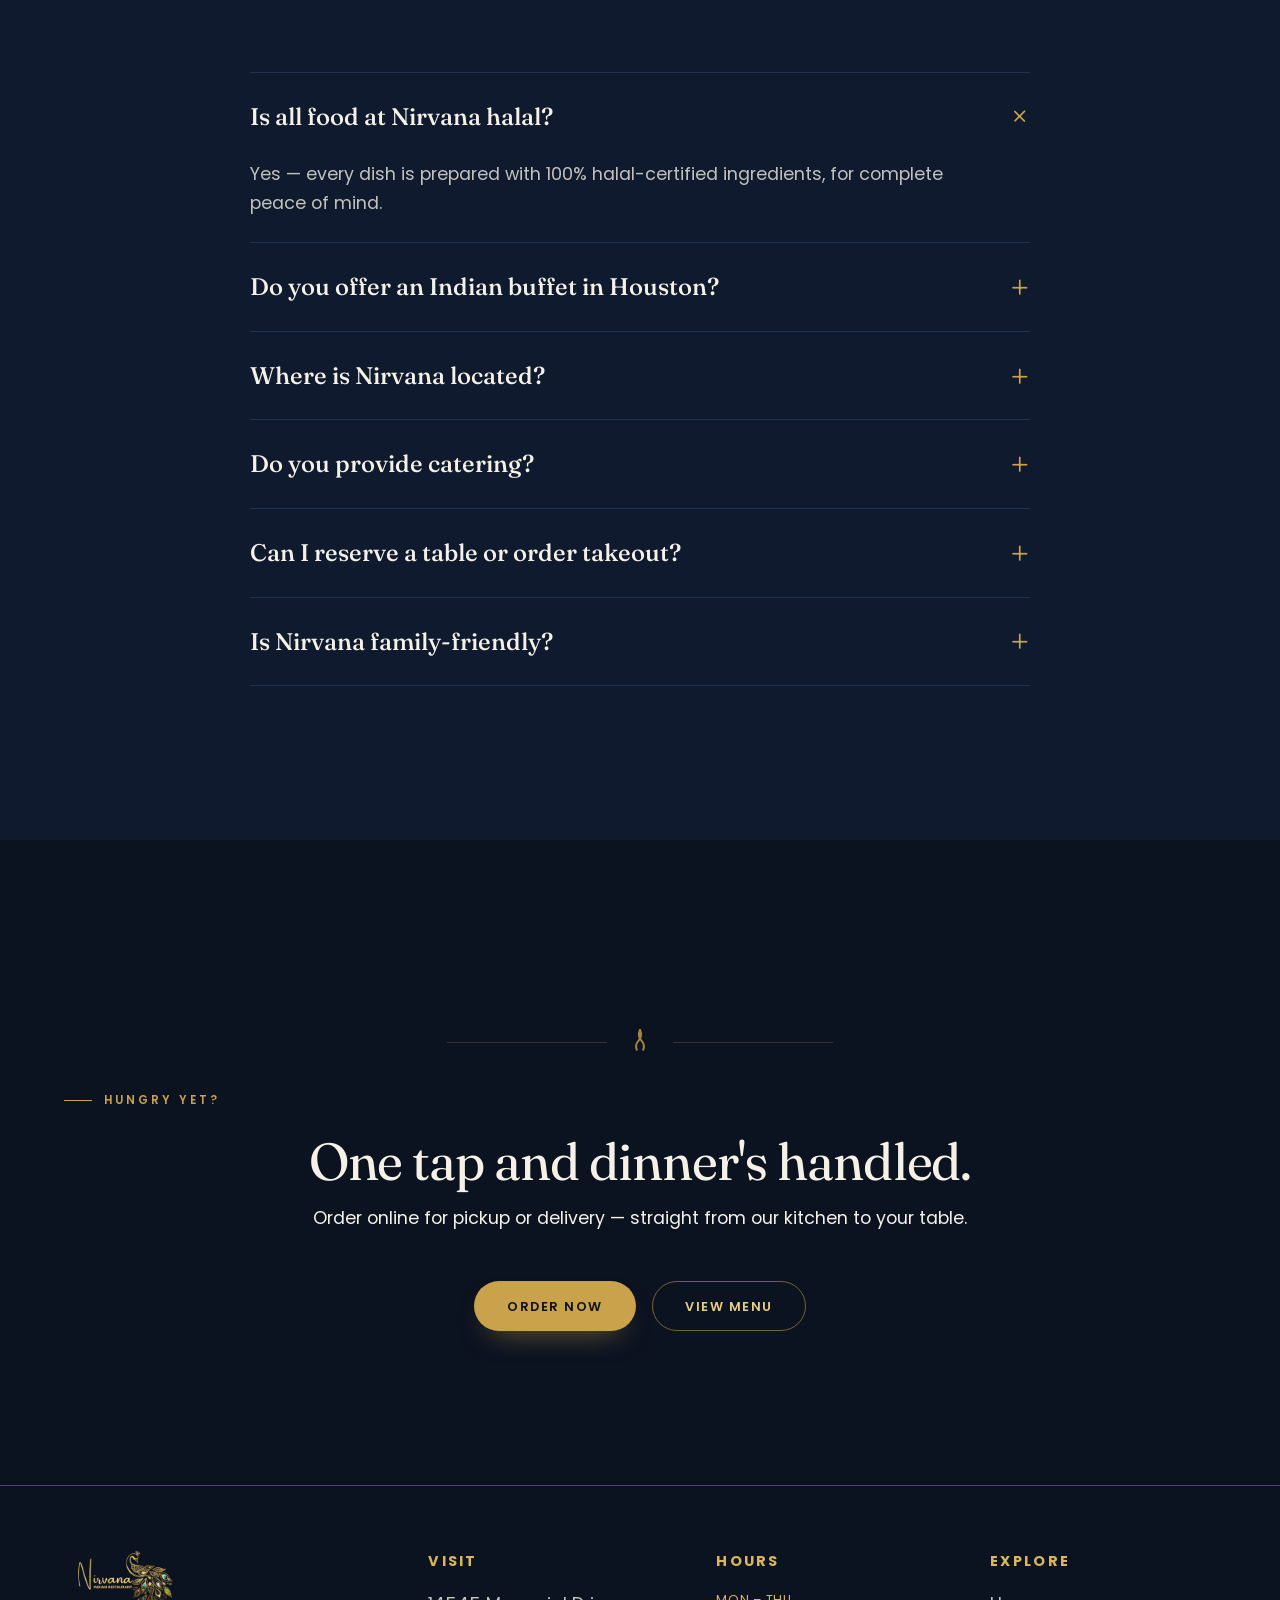
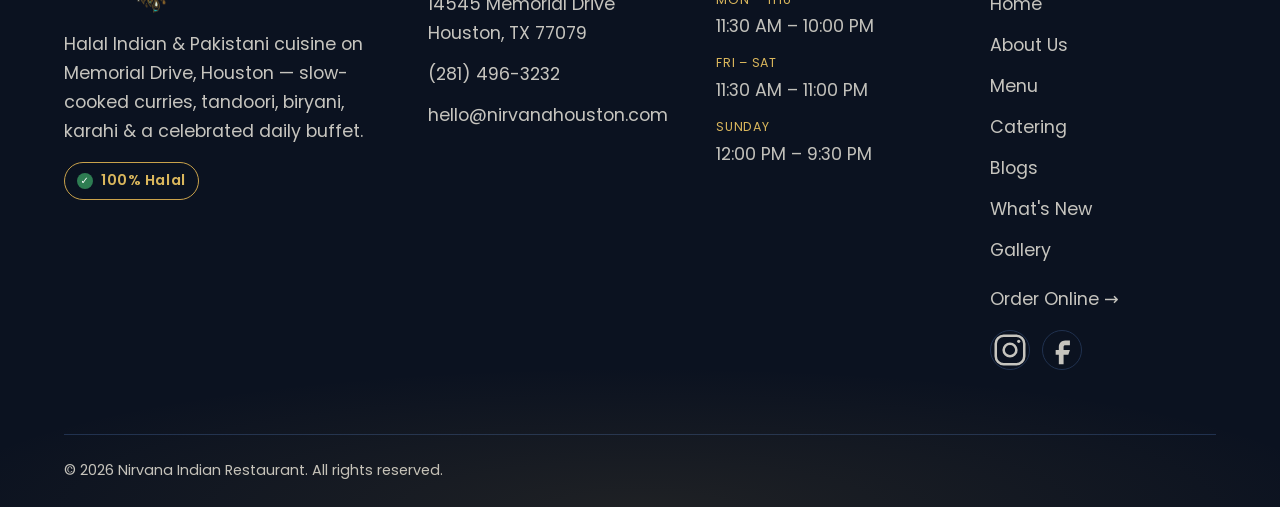
==== commit 760f5a78: "Shorten hero title to Indian & Pakistani Halal Dining Co-Authored-By: Claude Opus 4.8 (1M context) <" ====
--- a/index.html
+++ b/index.html
@@ -71,7 +71,7 @@
       <div class="container">
         <div class="hero-inner">
           <span class="eyebrow">Houston · Halal Indian &amp; Pakistani</span>
-          <h1>Houston's Best <em>Indian &amp; Pakistani</em> Halal Dining</h1>
+          <h1><em>Indian &amp; Pakistani</em> Halal Dining</h1>
           <p class="lede">Fragrant curries, smoke-kissed tandoori and saffron biryani — crafted with patience and served in a calm, candle-warm room on Memorial Drive.</p>
           <div class="btn-row hero-btn-row">
             <a class="btn btn-primary" href="#" target="_blank" rel="noopener" data-order>Order Now</a>
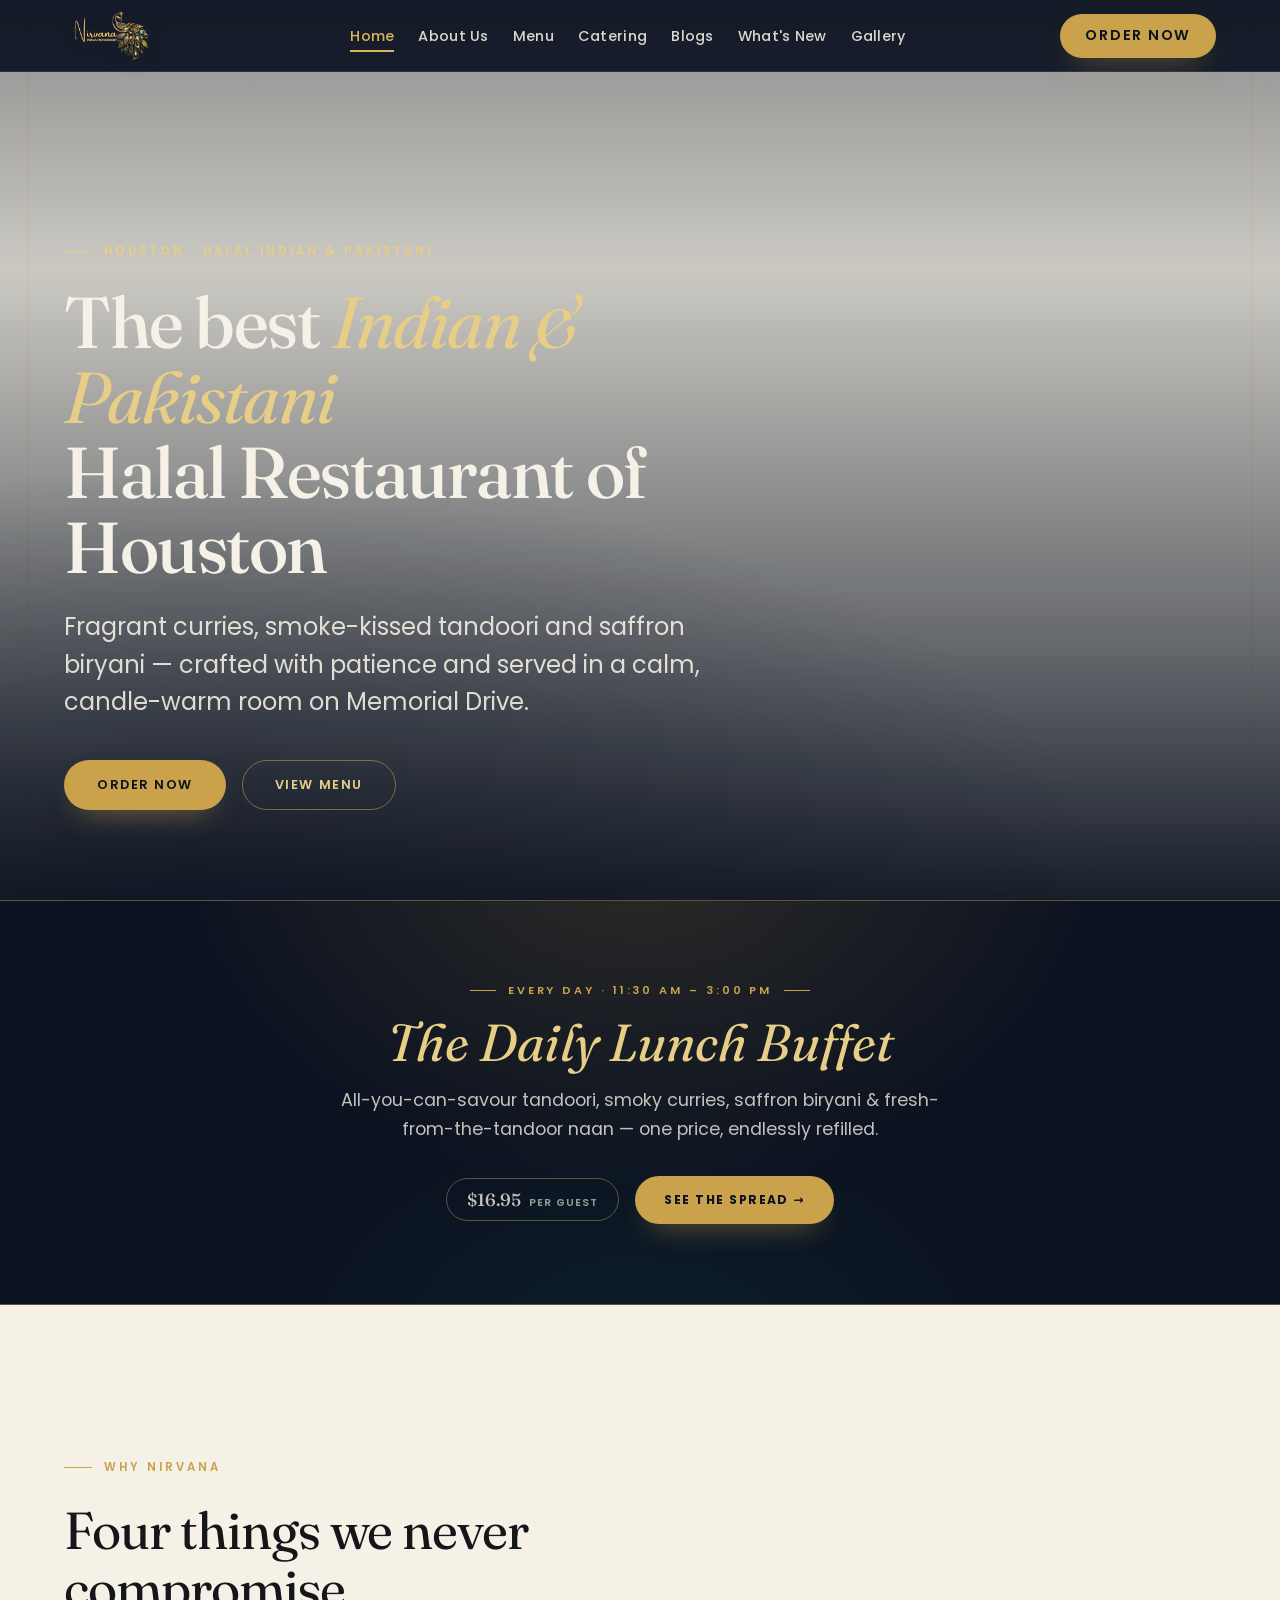
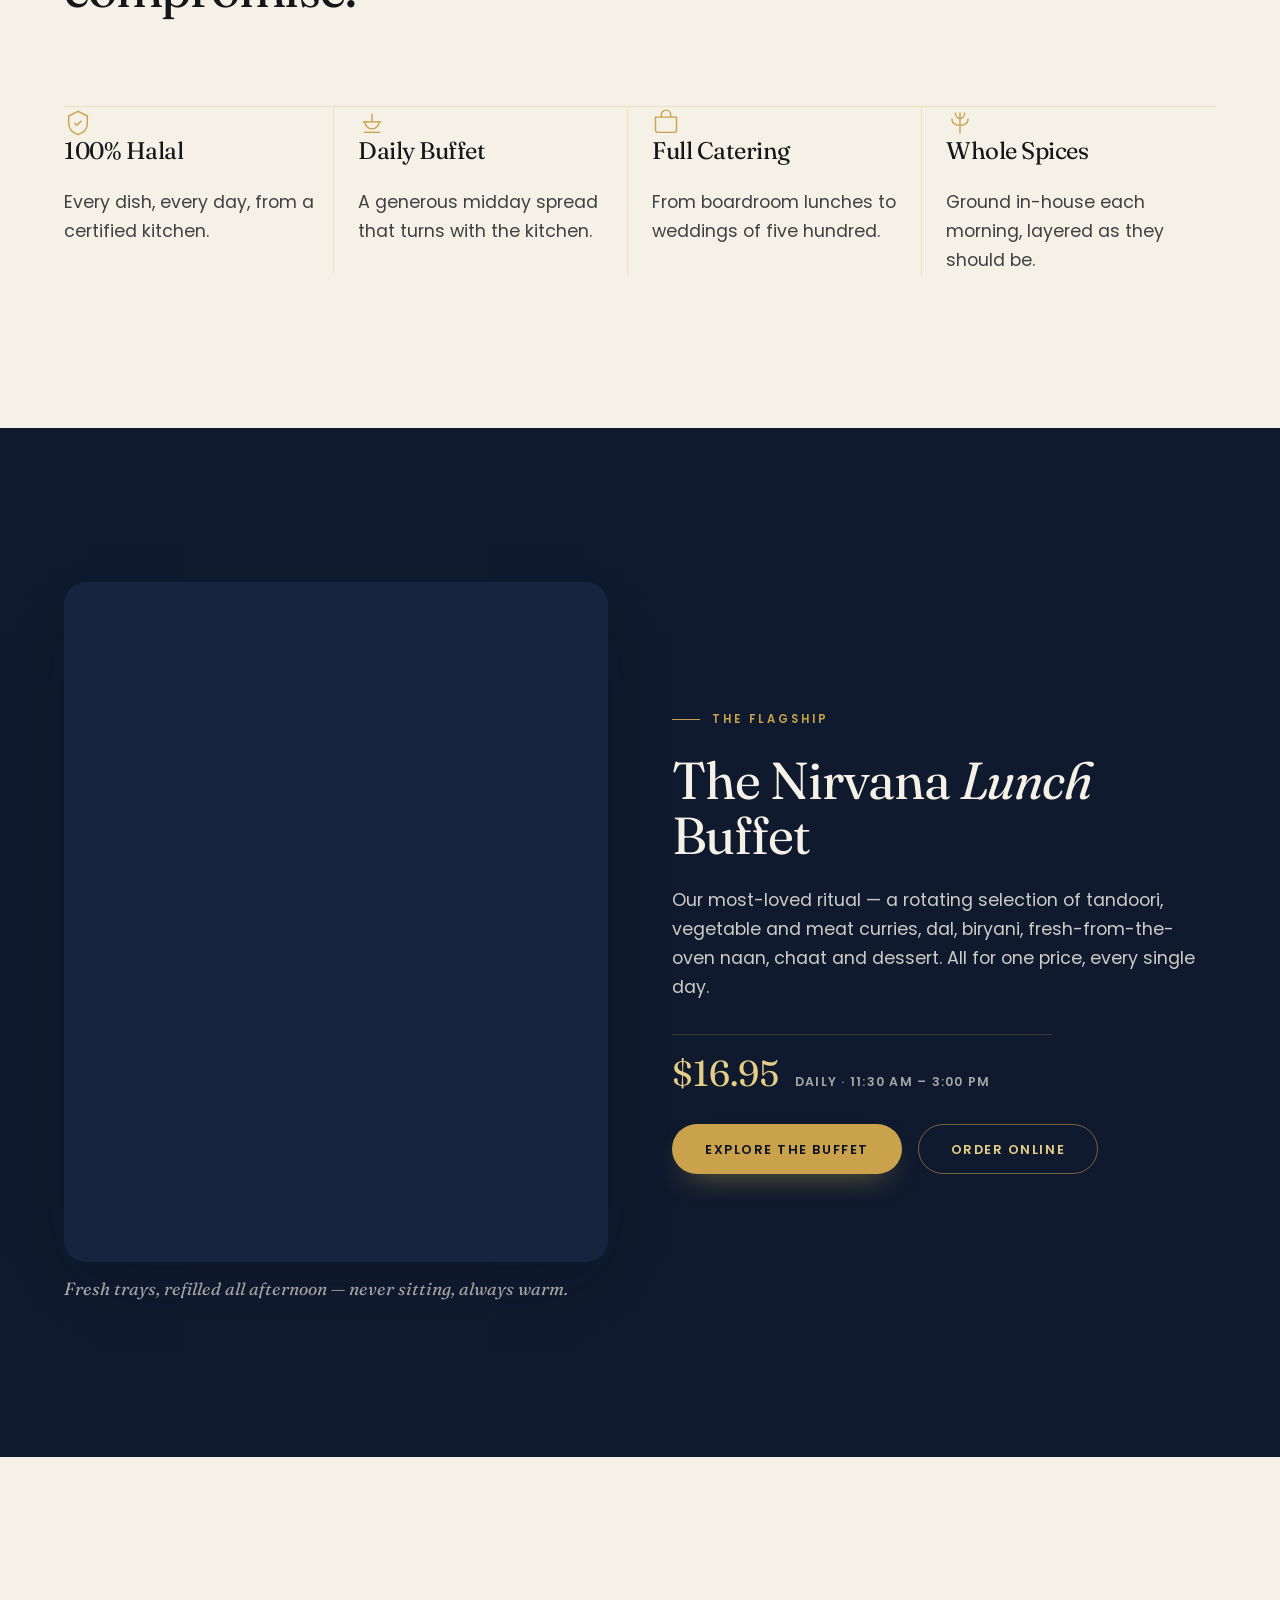
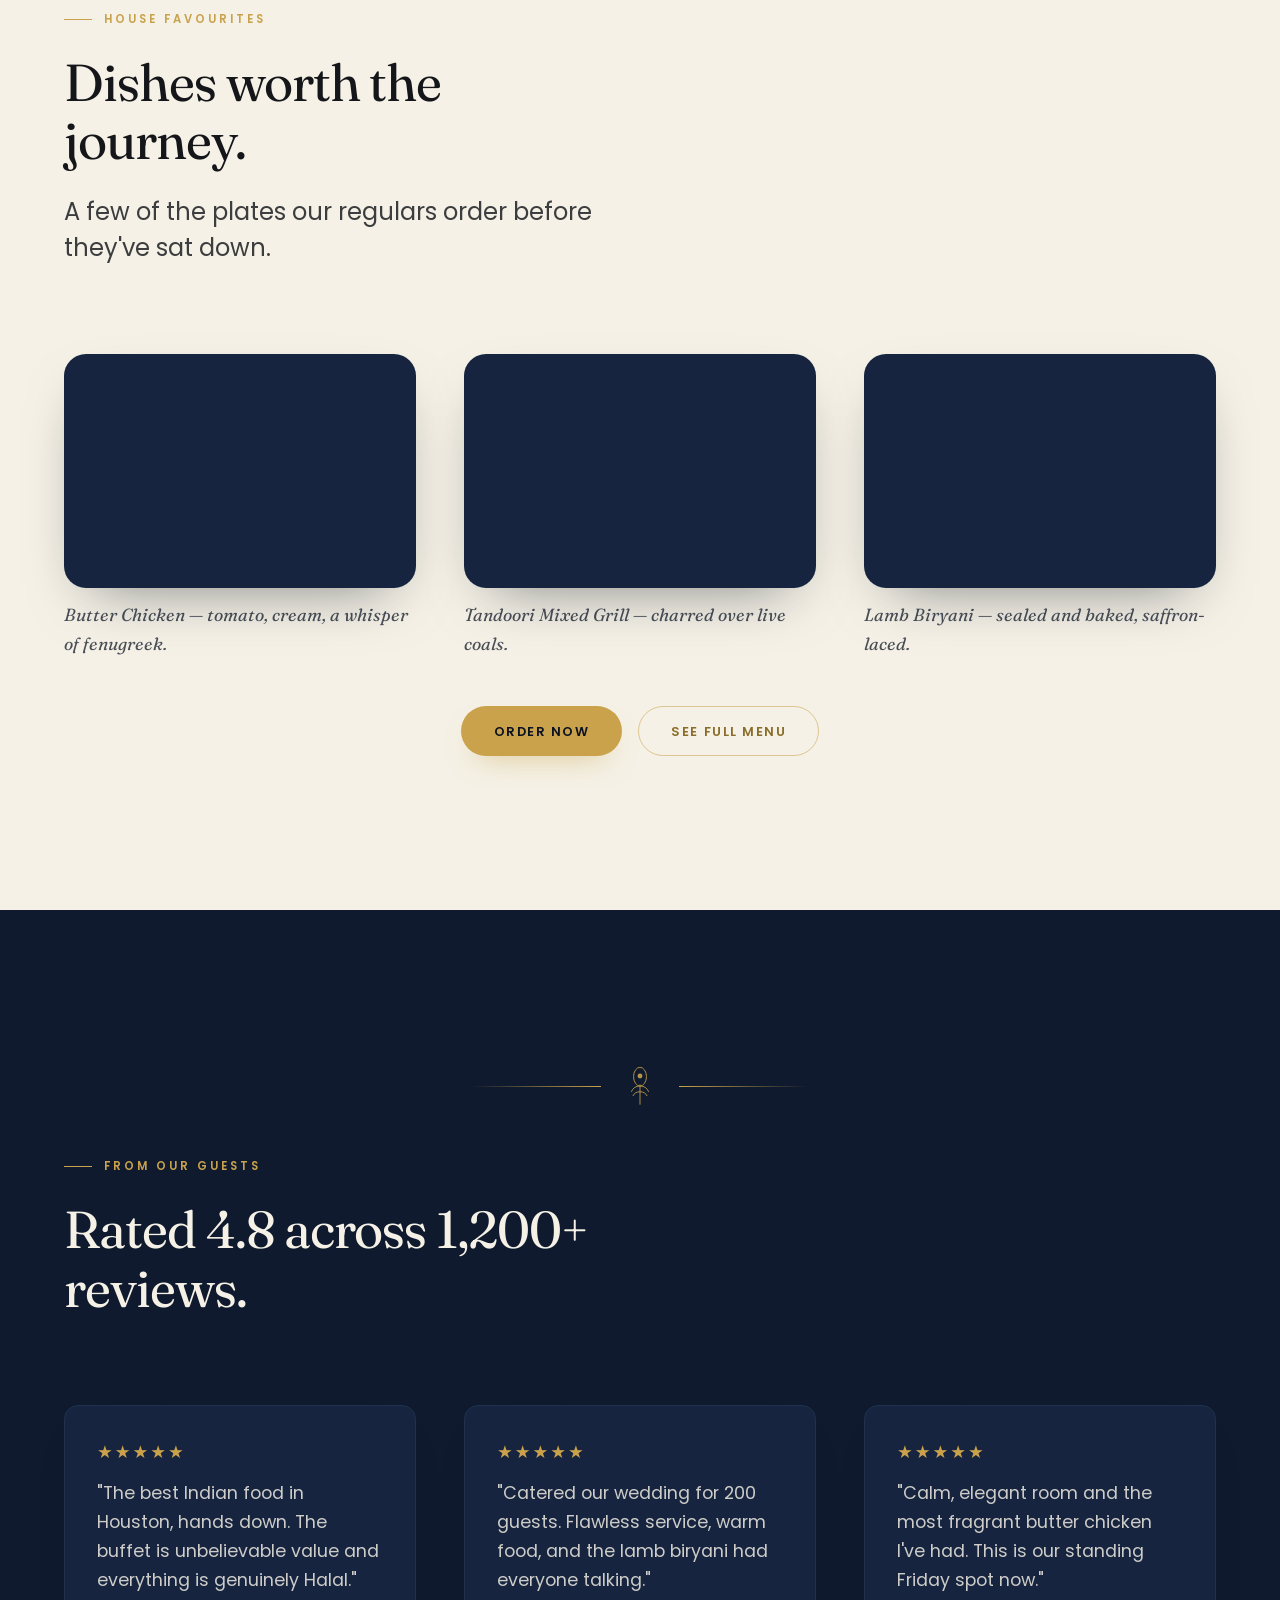
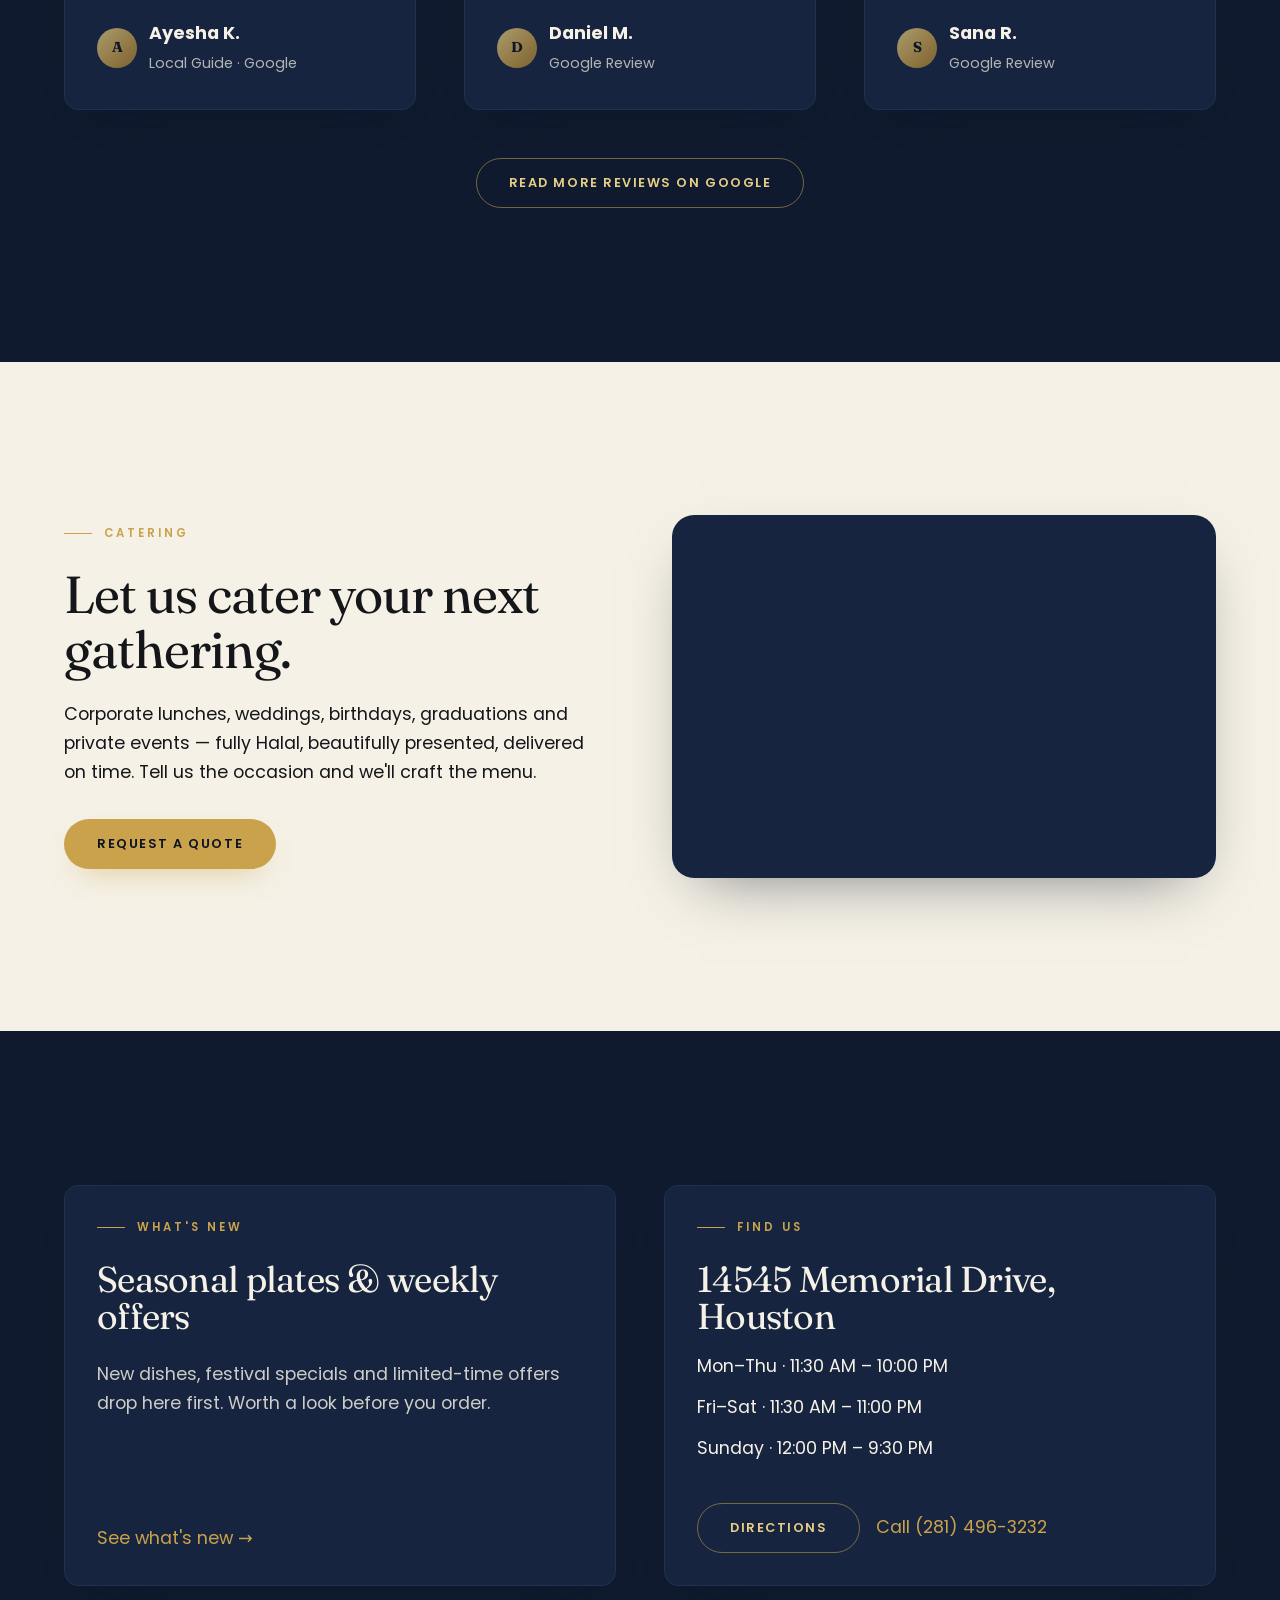
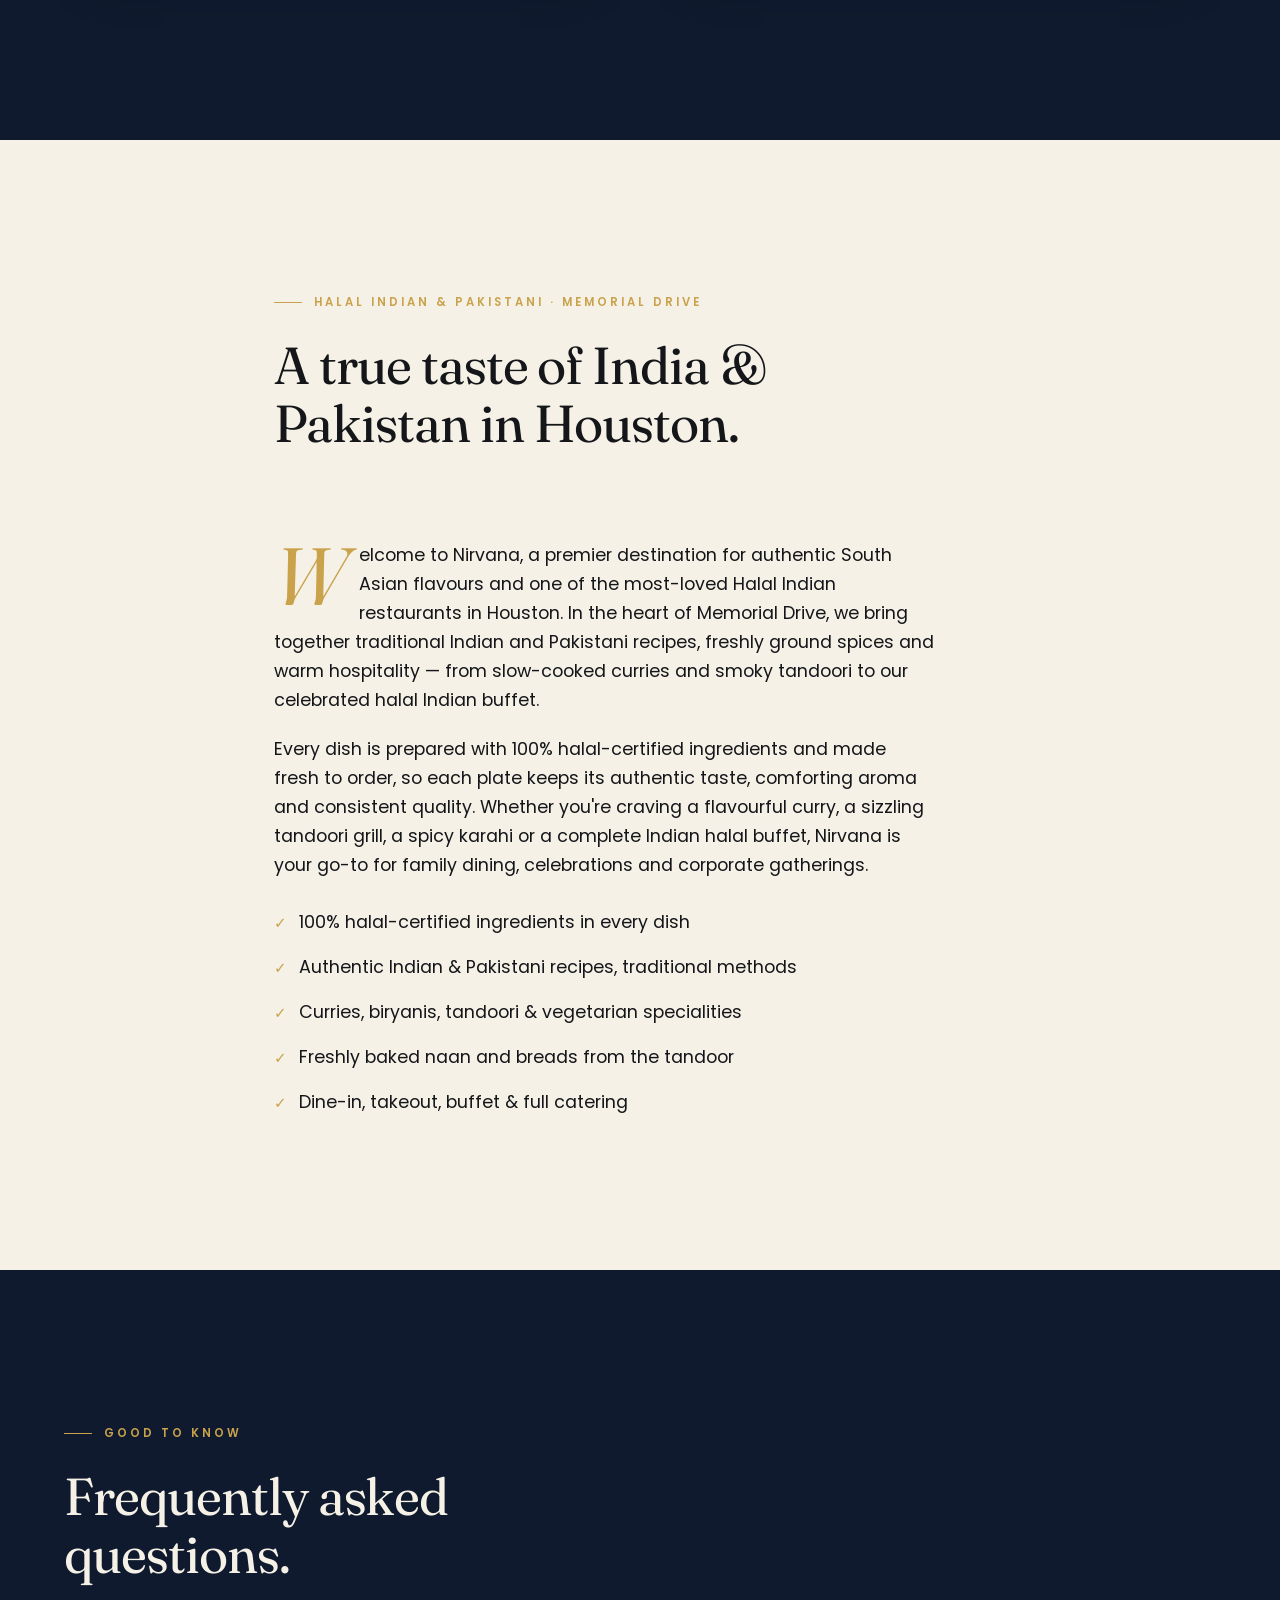
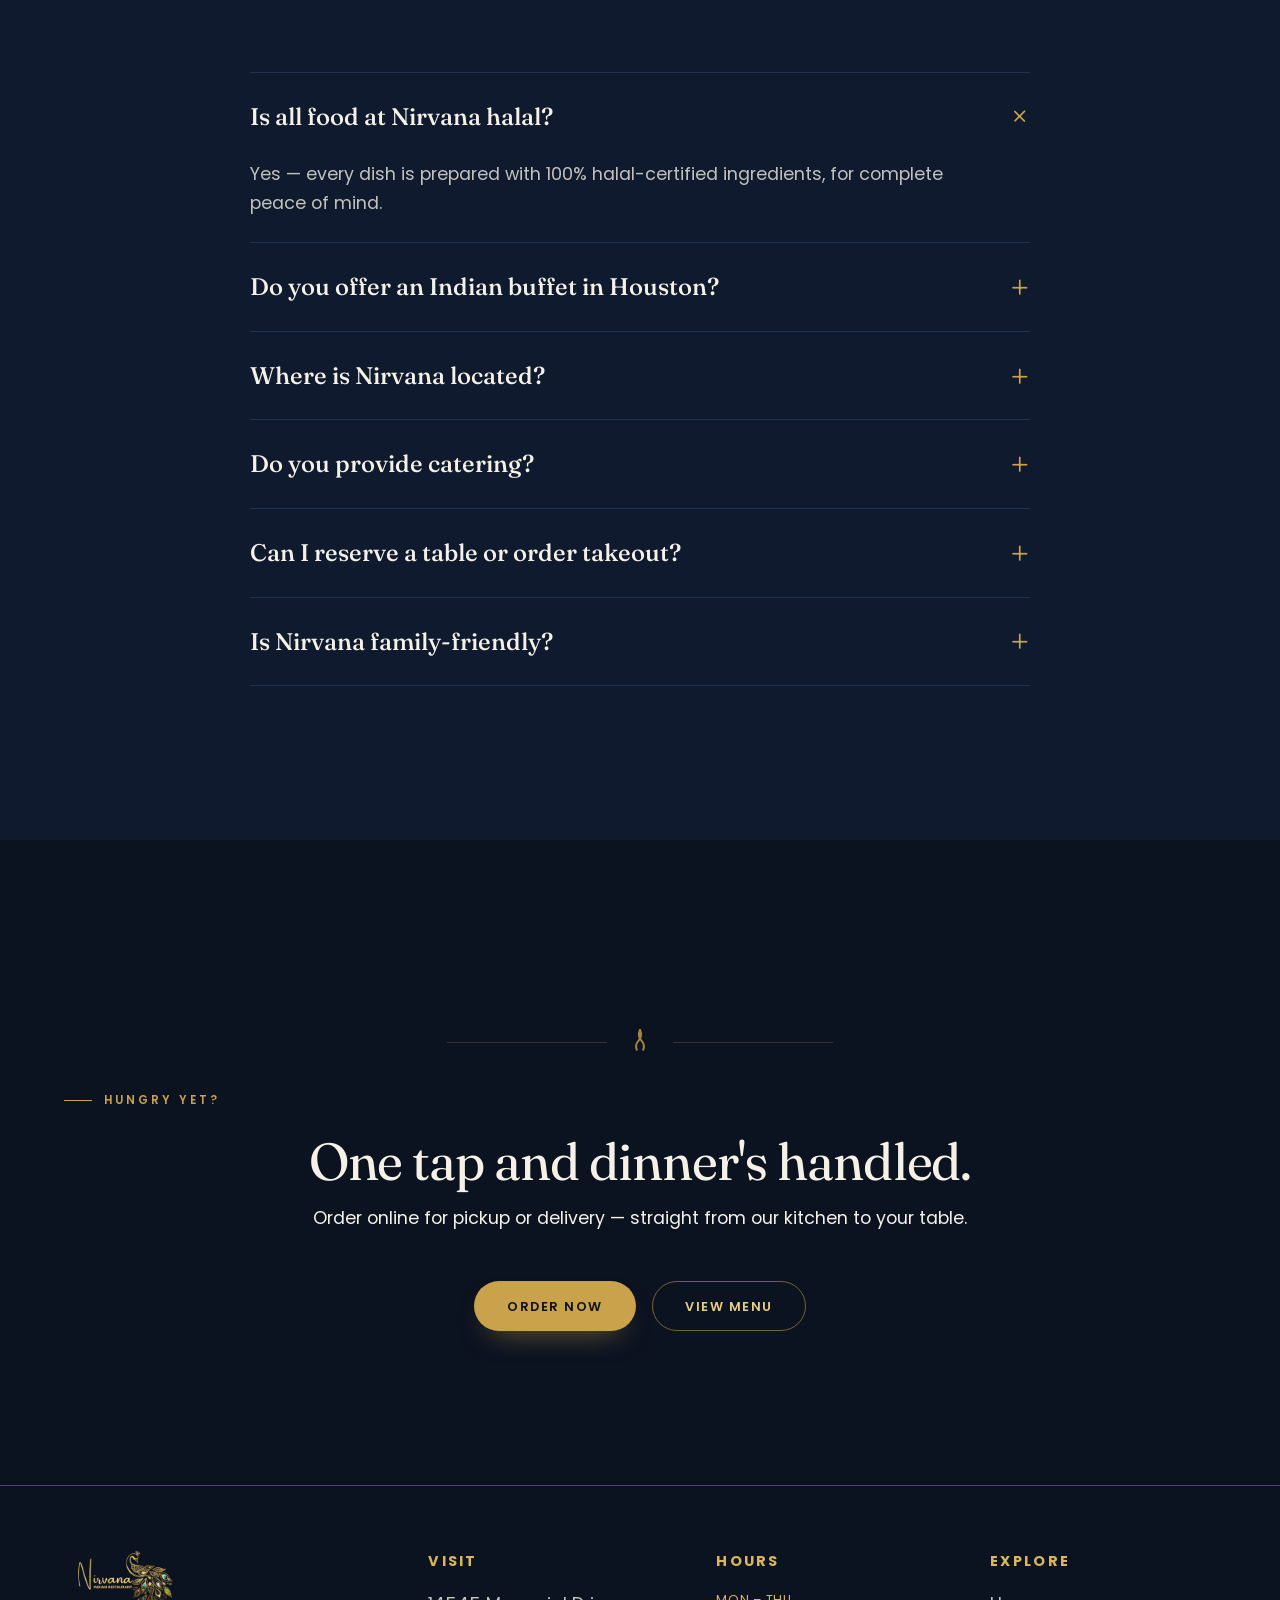
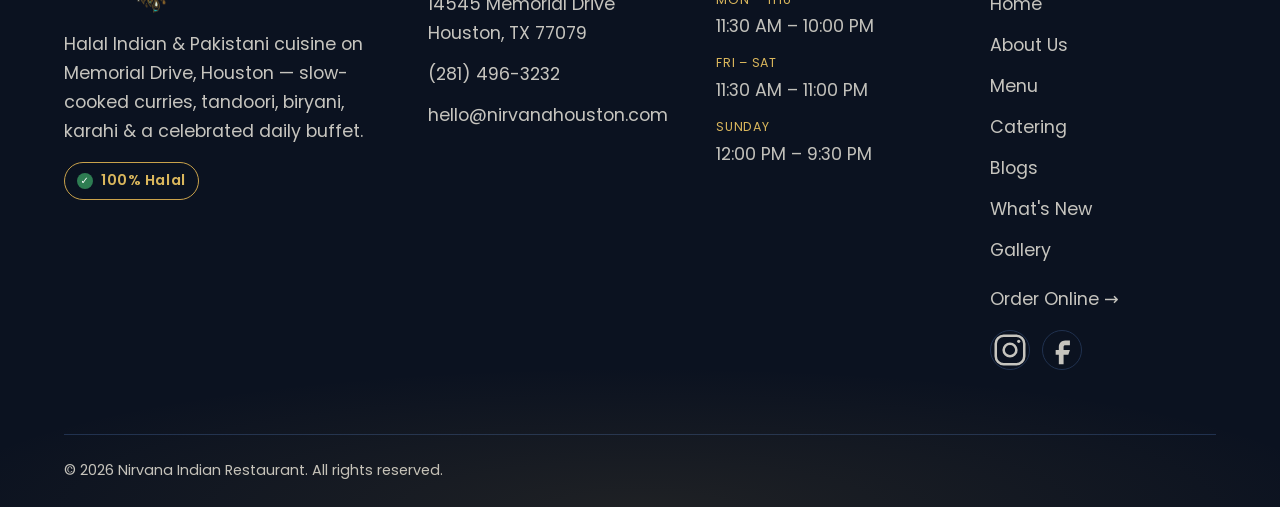
==== commit 8079cc82: "Update hero title to The best Indian & Pakistani Halal Restaurant of Houston Co-Authored-By: Claude " ====
--- a/index.html
+++ b/index.html
@@ -71,7 +71,7 @@
       <div class="container">
         <div class="hero-inner">
           <span class="eyebrow">Houston · Halal Indian &amp; Pakistani</span>
-          <h1><em>Indian &amp; Pakistani</em> Halal Dining</h1>
+          <h1>The best <em>Indian &amp; Pakistani</em><br />Halal Restaurant of Houston</h1>
           <p class="lede">Fragrant curries, smoke-kissed tandoori and saffron biryani — crafted with patience and served in a calm, candle-warm room on Memorial Drive.</p>
           <div class="btn-row hero-btn-row">
             <a class="btn btn-primary" href="#" target="_blank" rel="noopener" data-order>Order Now</a>
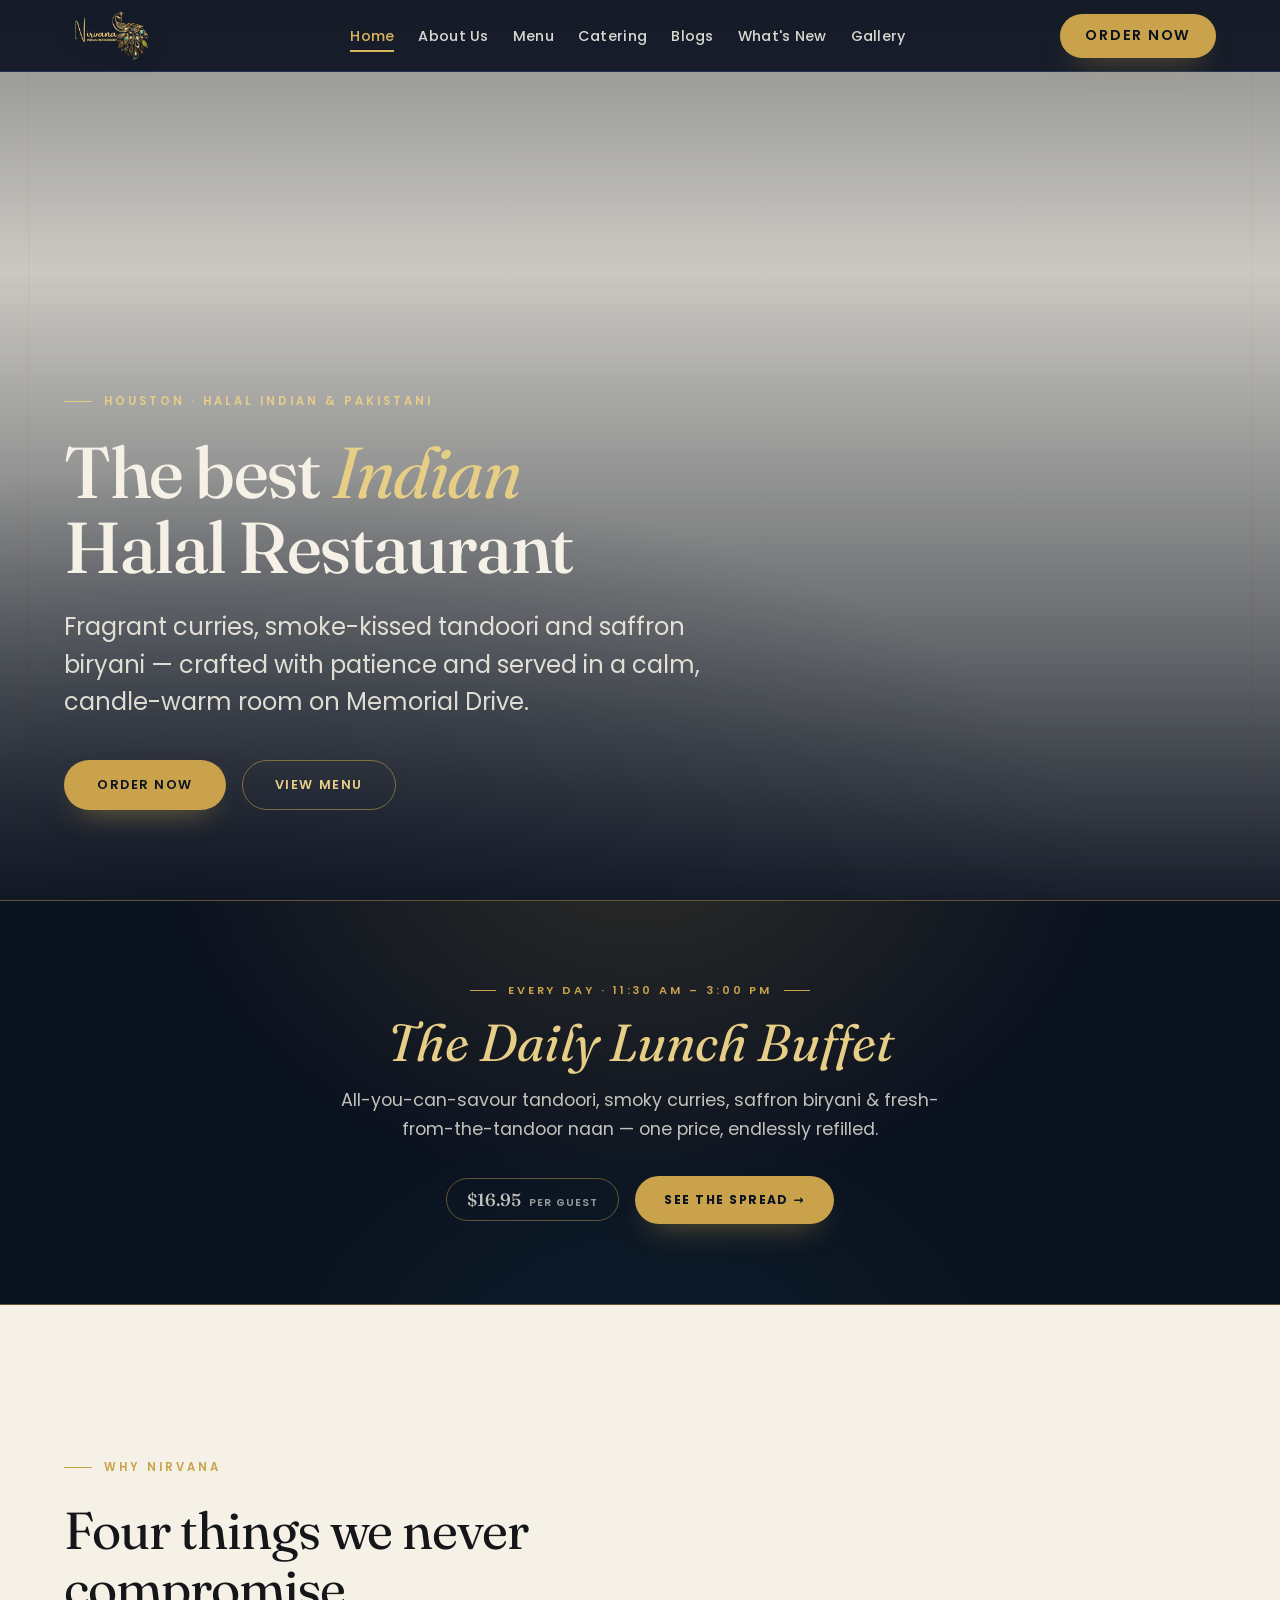
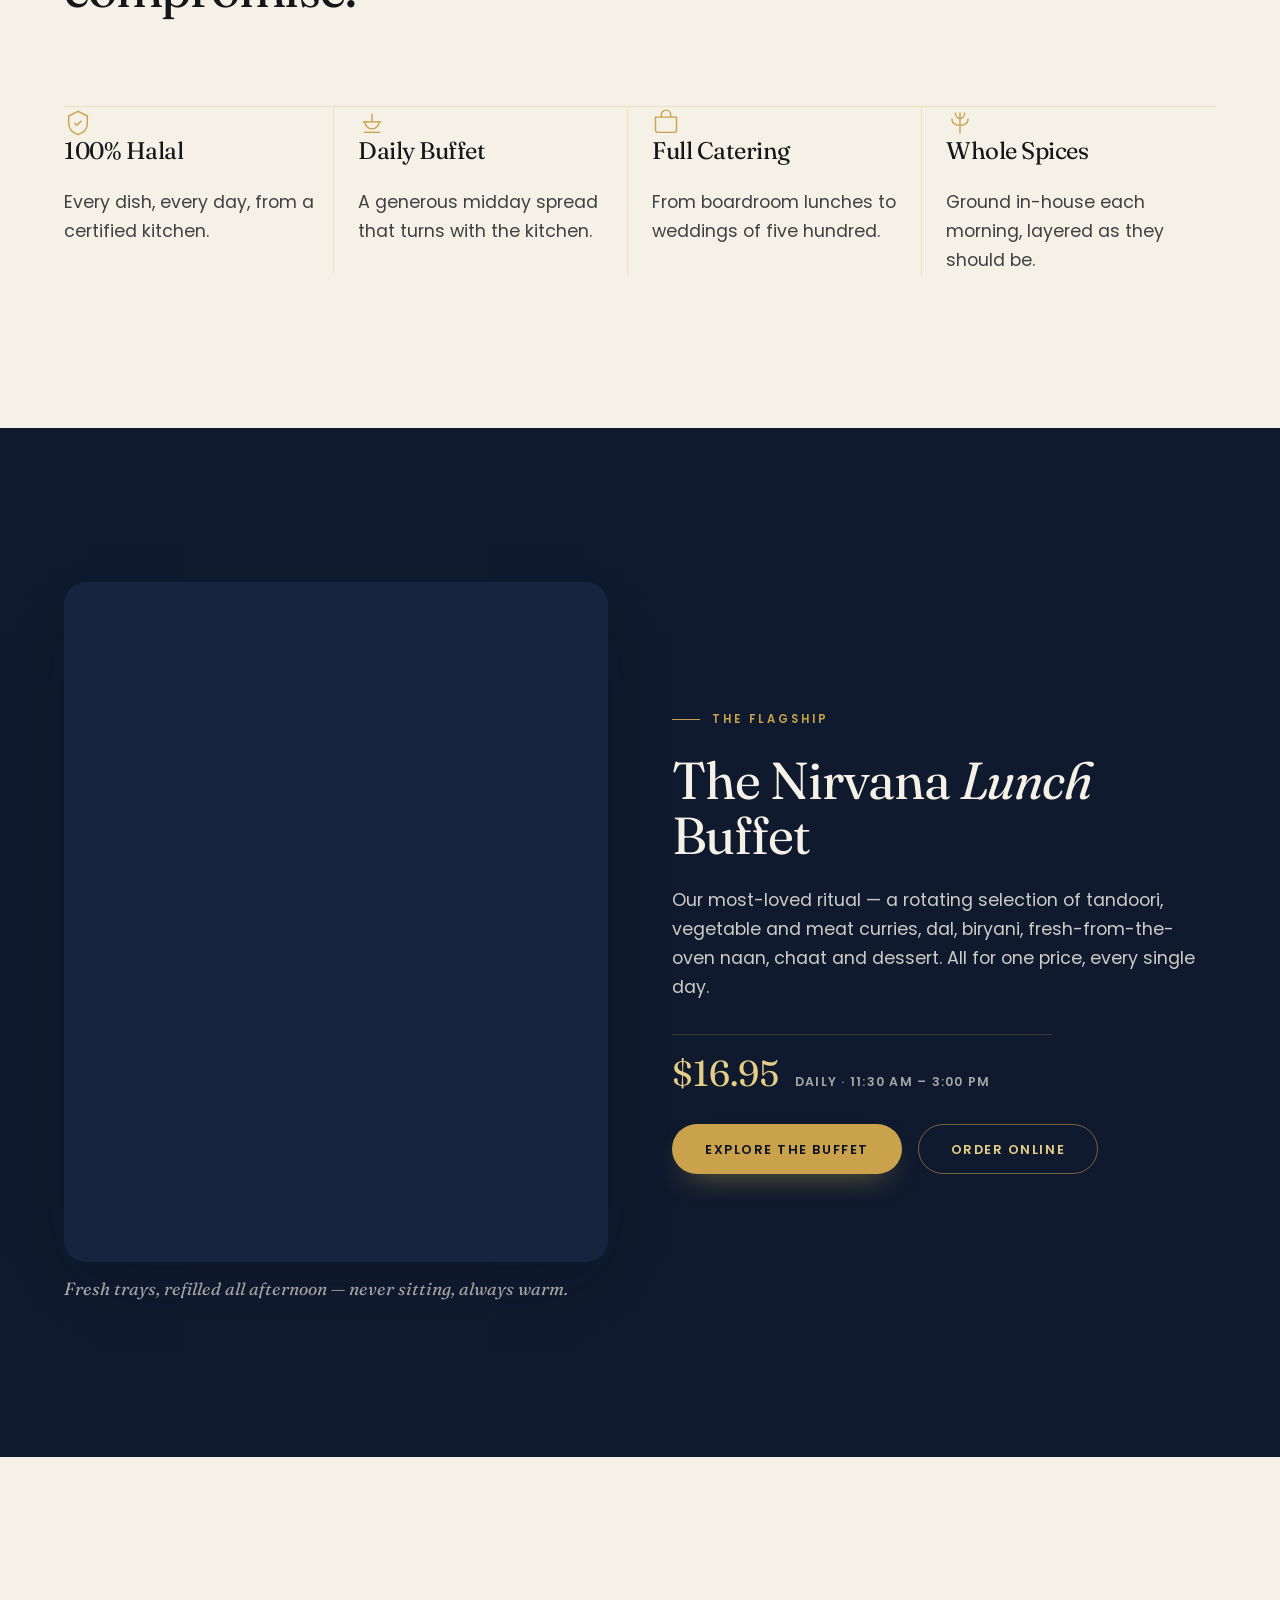
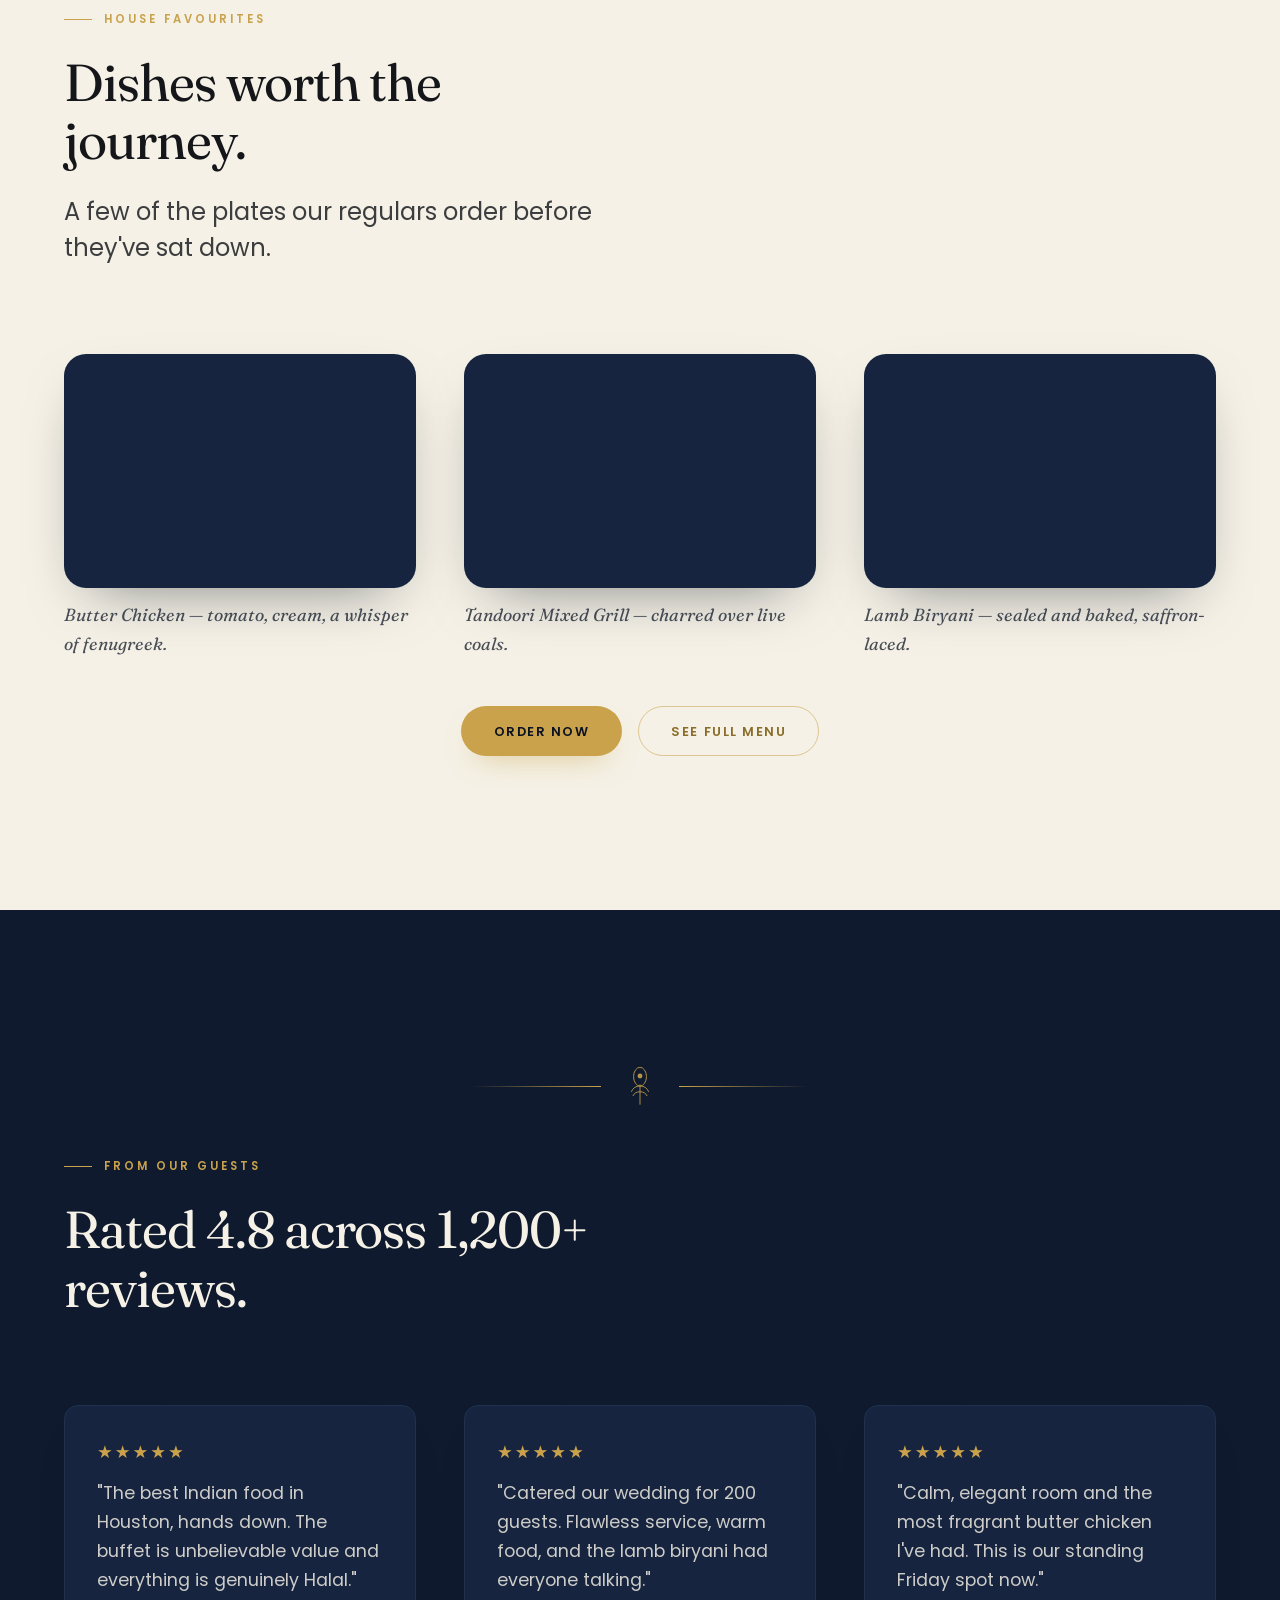
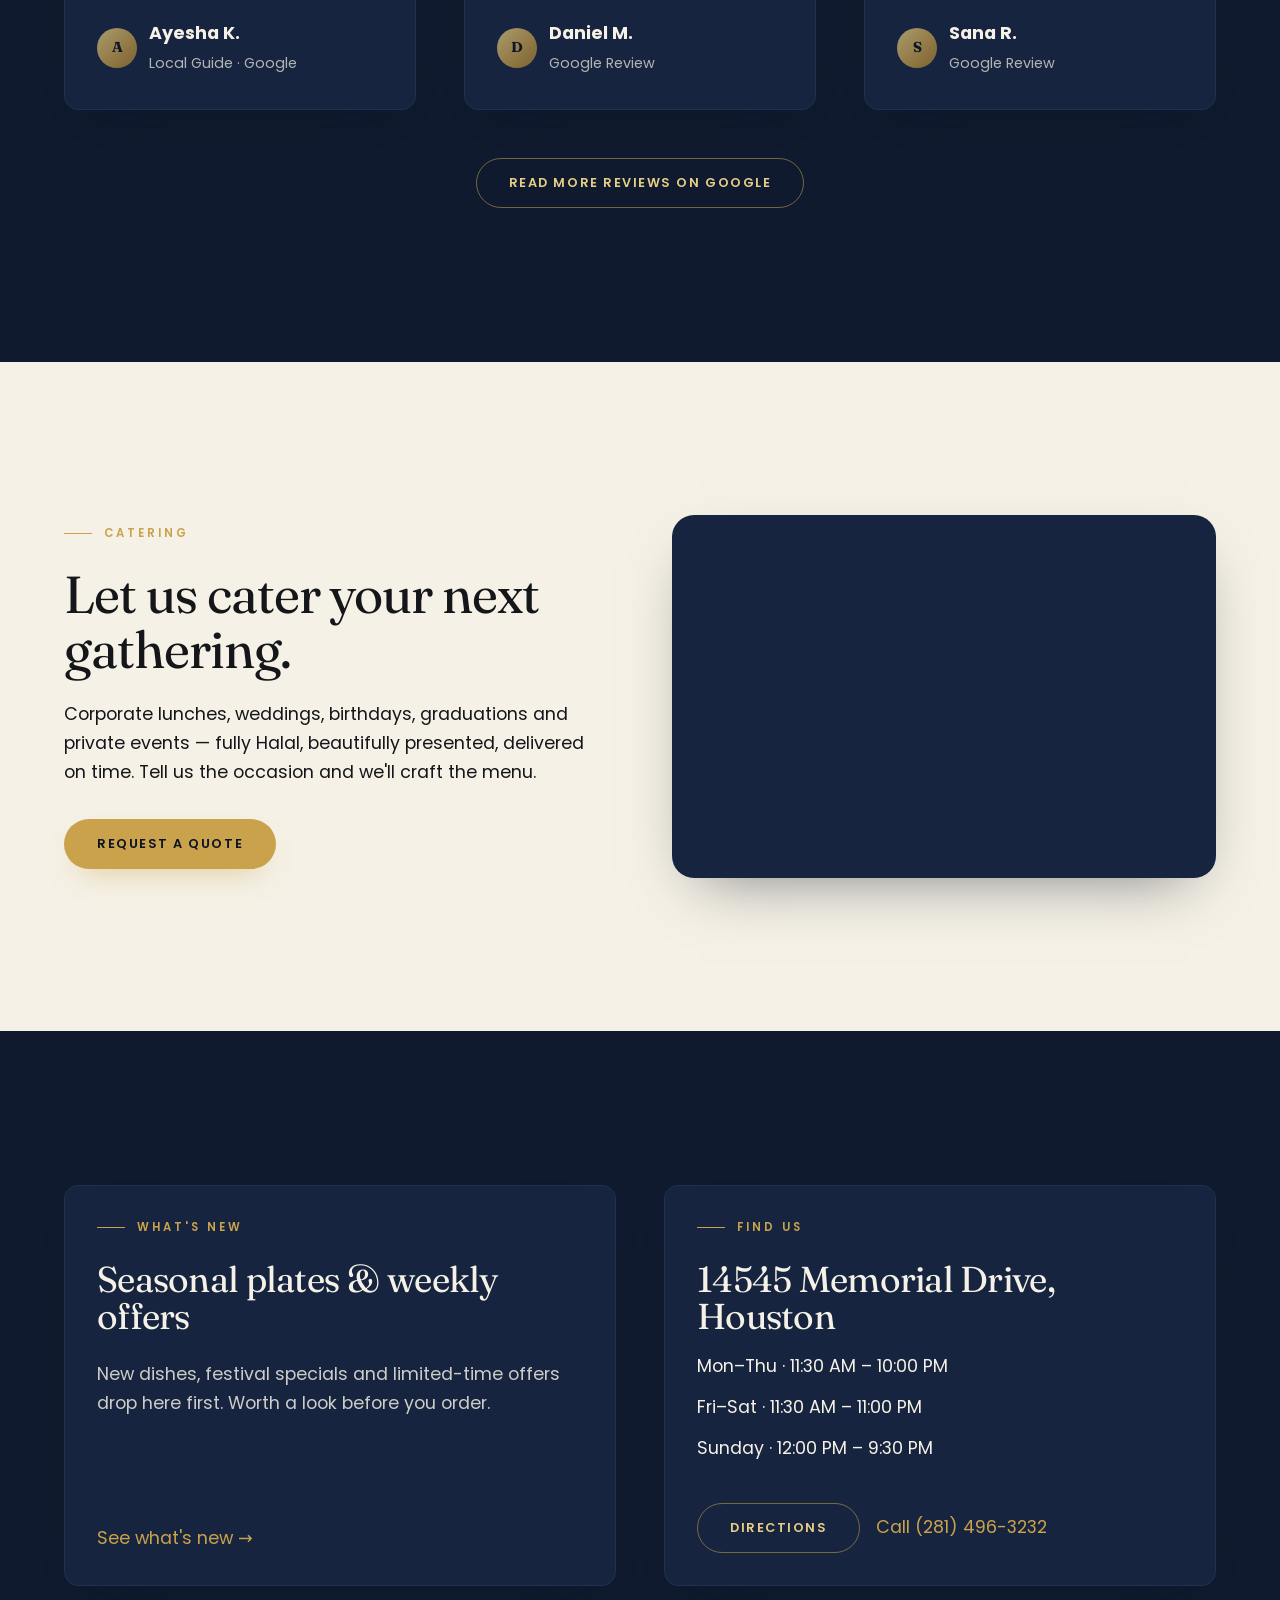
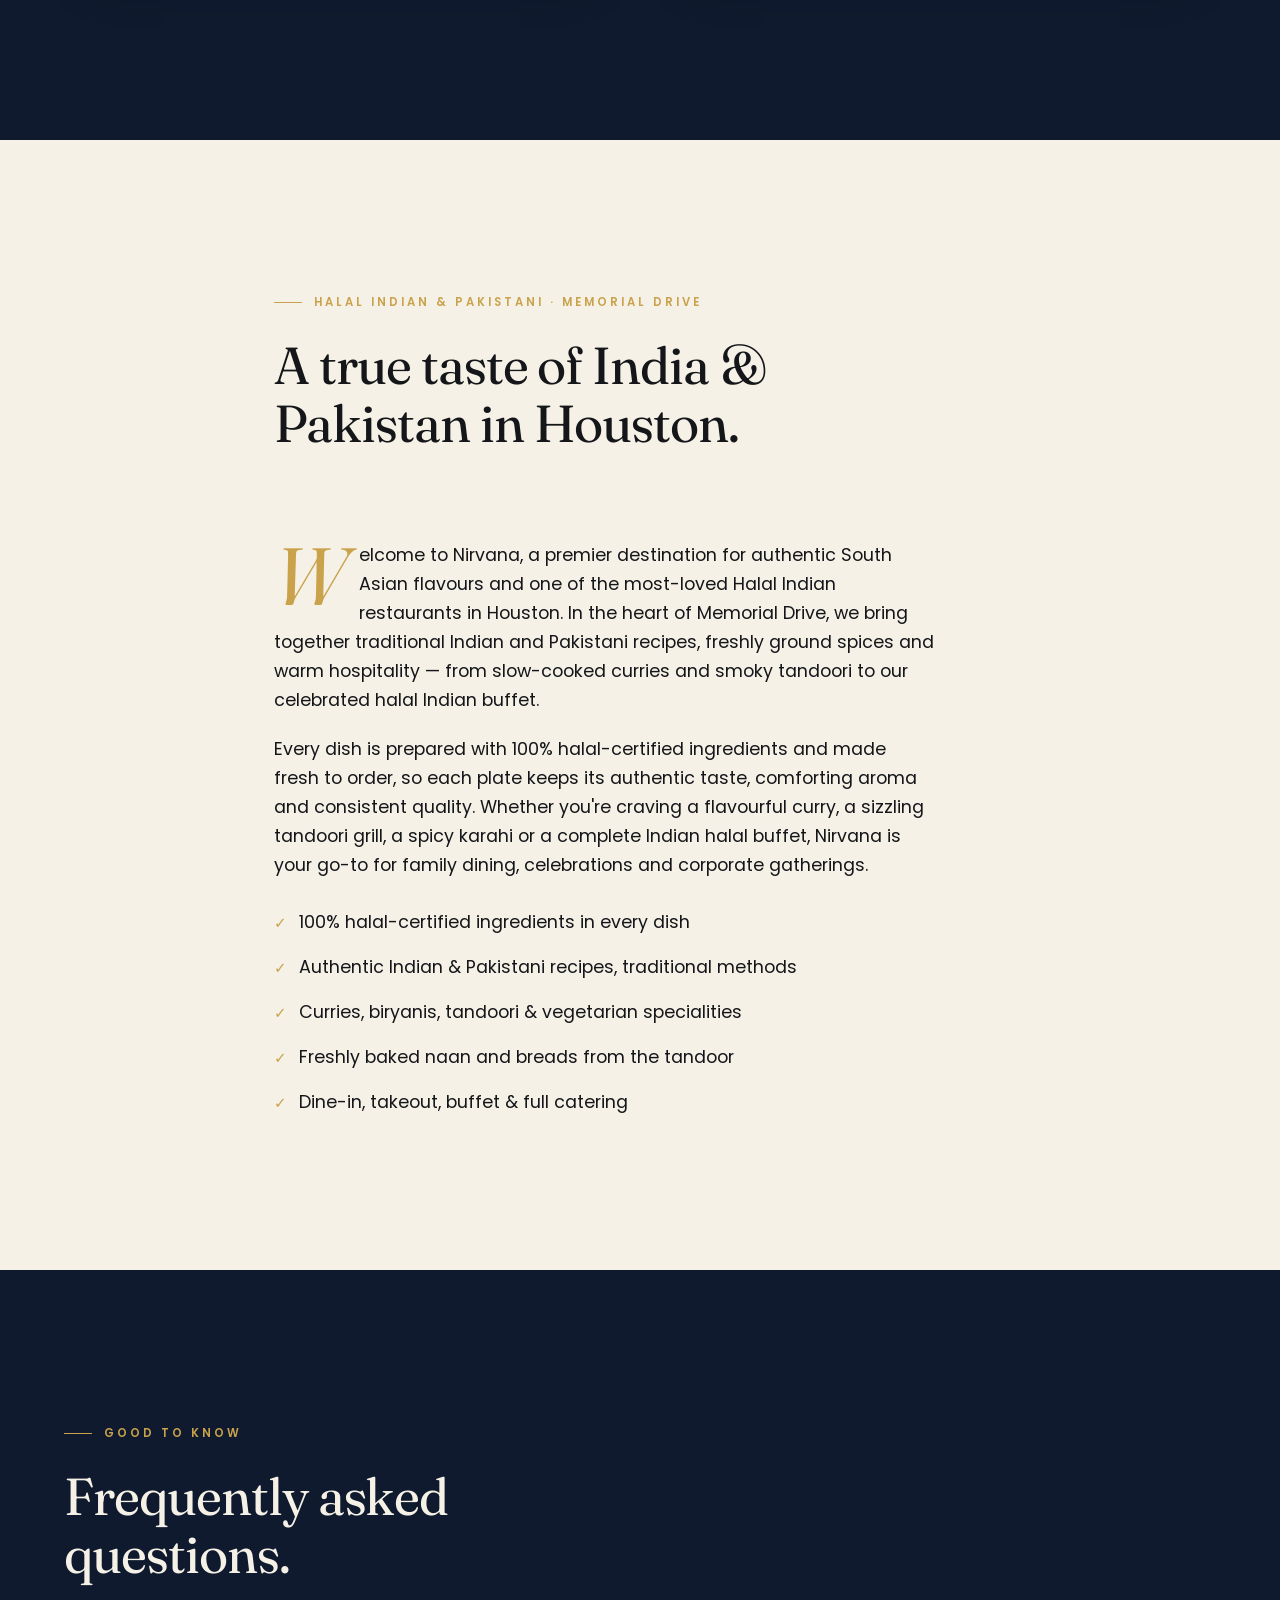
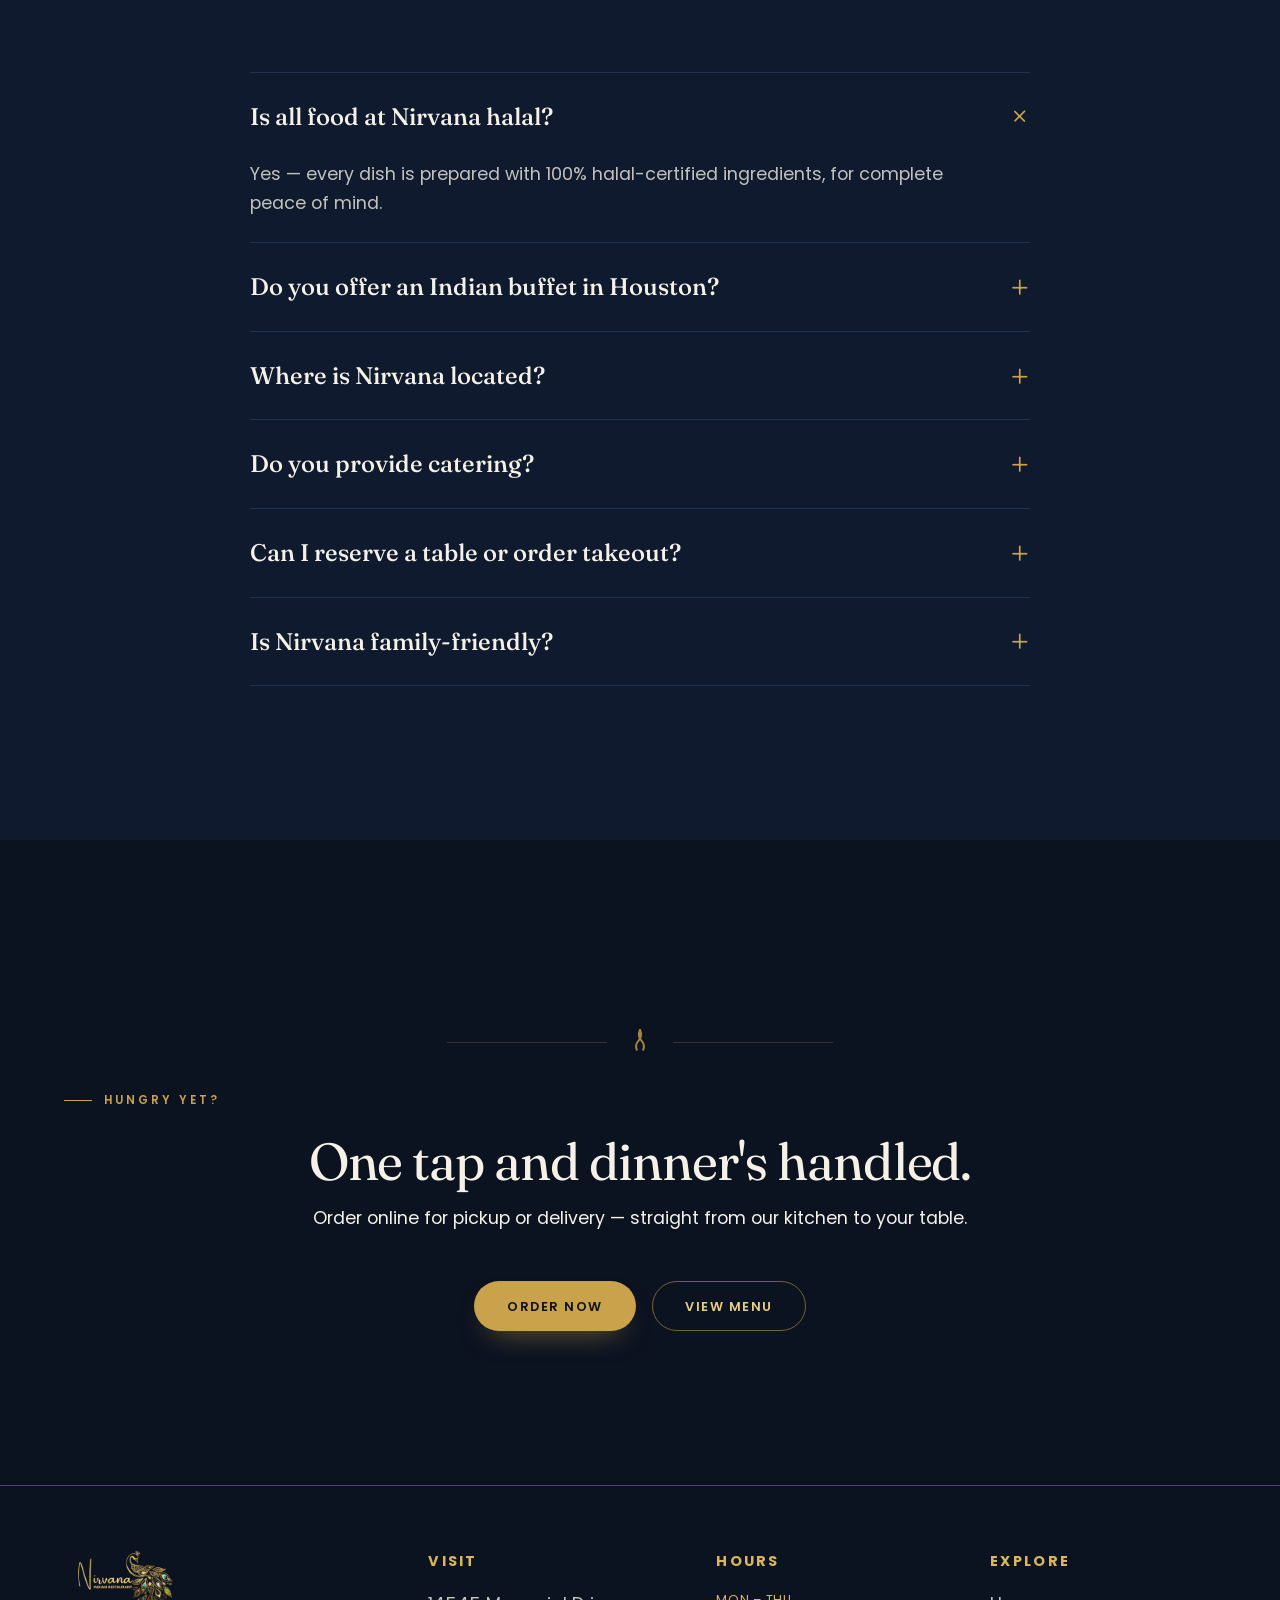
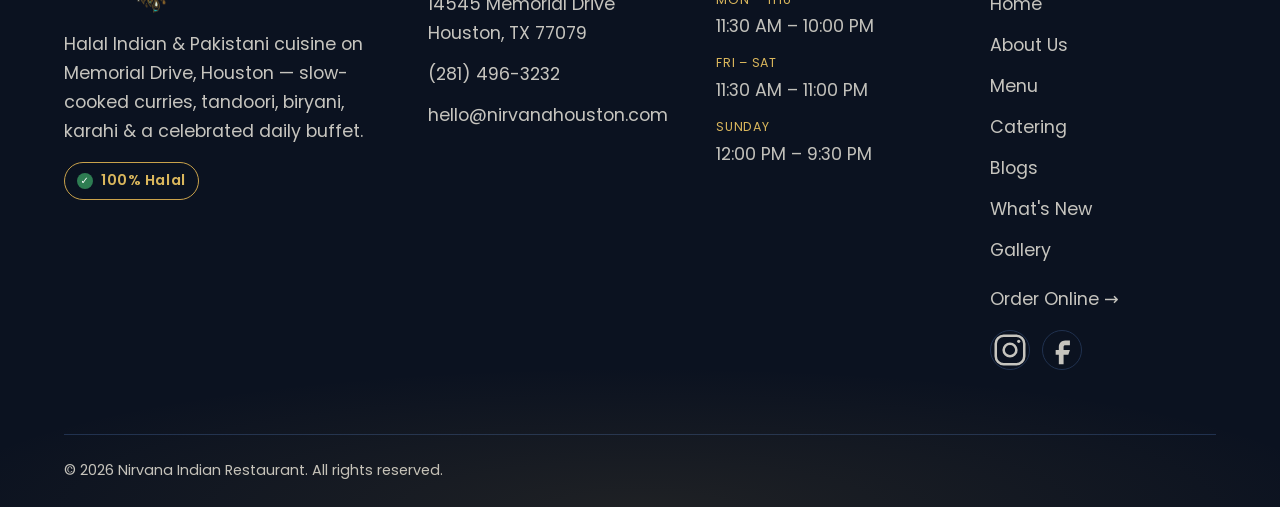
==== commit 00f471fe: "Update hero title to The best Indian Halal Restaurant Co-Authored-By: Claude Opus 4.8 (1M context) <" ====
--- a/index.html
+++ b/index.html
@@ -71,7 +71,7 @@
       <div class="container">
         <div class="hero-inner">
           <span class="eyebrow">Houston · Halal Indian &amp; Pakistani</span>
-          <h1>The best <em>Indian &amp; Pakistani</em><br />Halal Restaurant of Houston</h1>
+          <h1>The best <em>Indian</em><br />Halal Restaurant</h1>
           <p class="lede">Fragrant curries, smoke-kissed tandoori and saffron biryani — crafted with patience and served in a calm, candle-warm room on Memorial Drive.</p>
           <div class="btn-row hero-btn-row">
             <a class="btn btn-primary" href="#" target="_blank" rel="noopener" data-order>Order Now</a>
